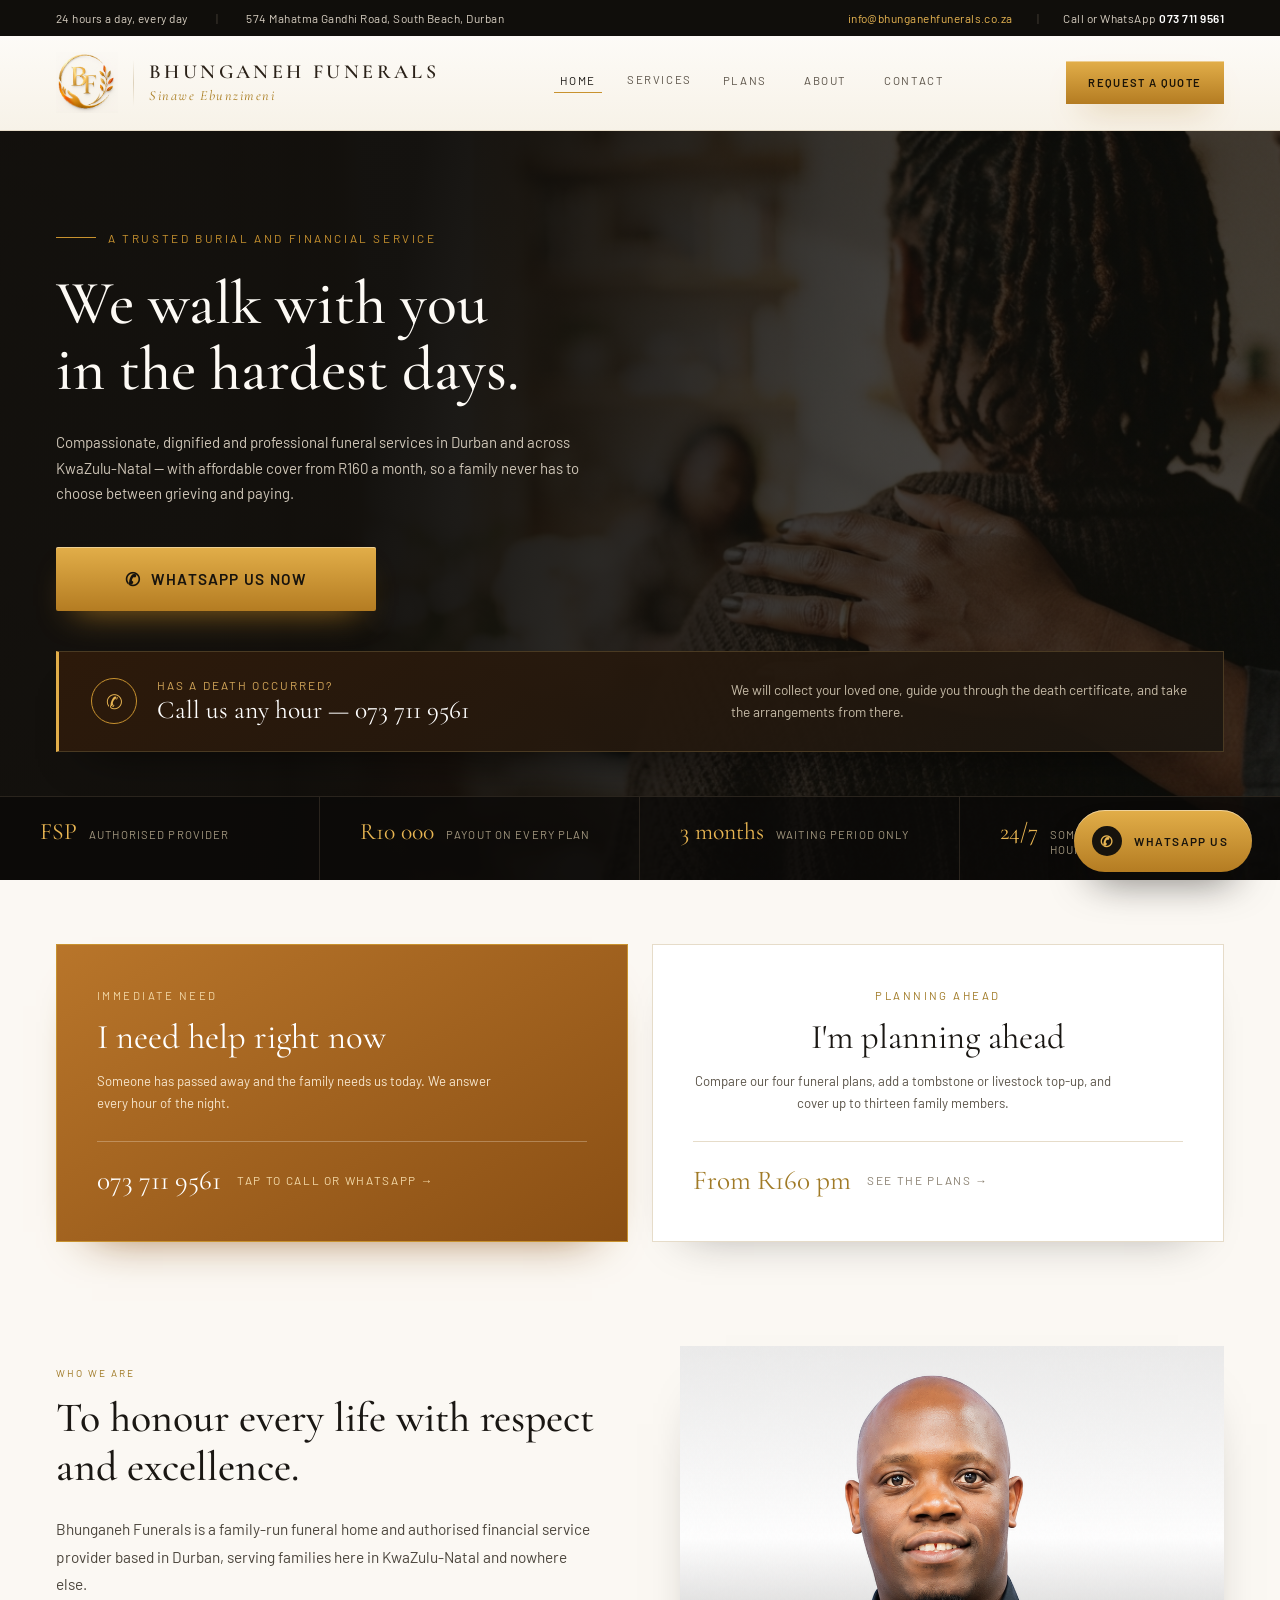
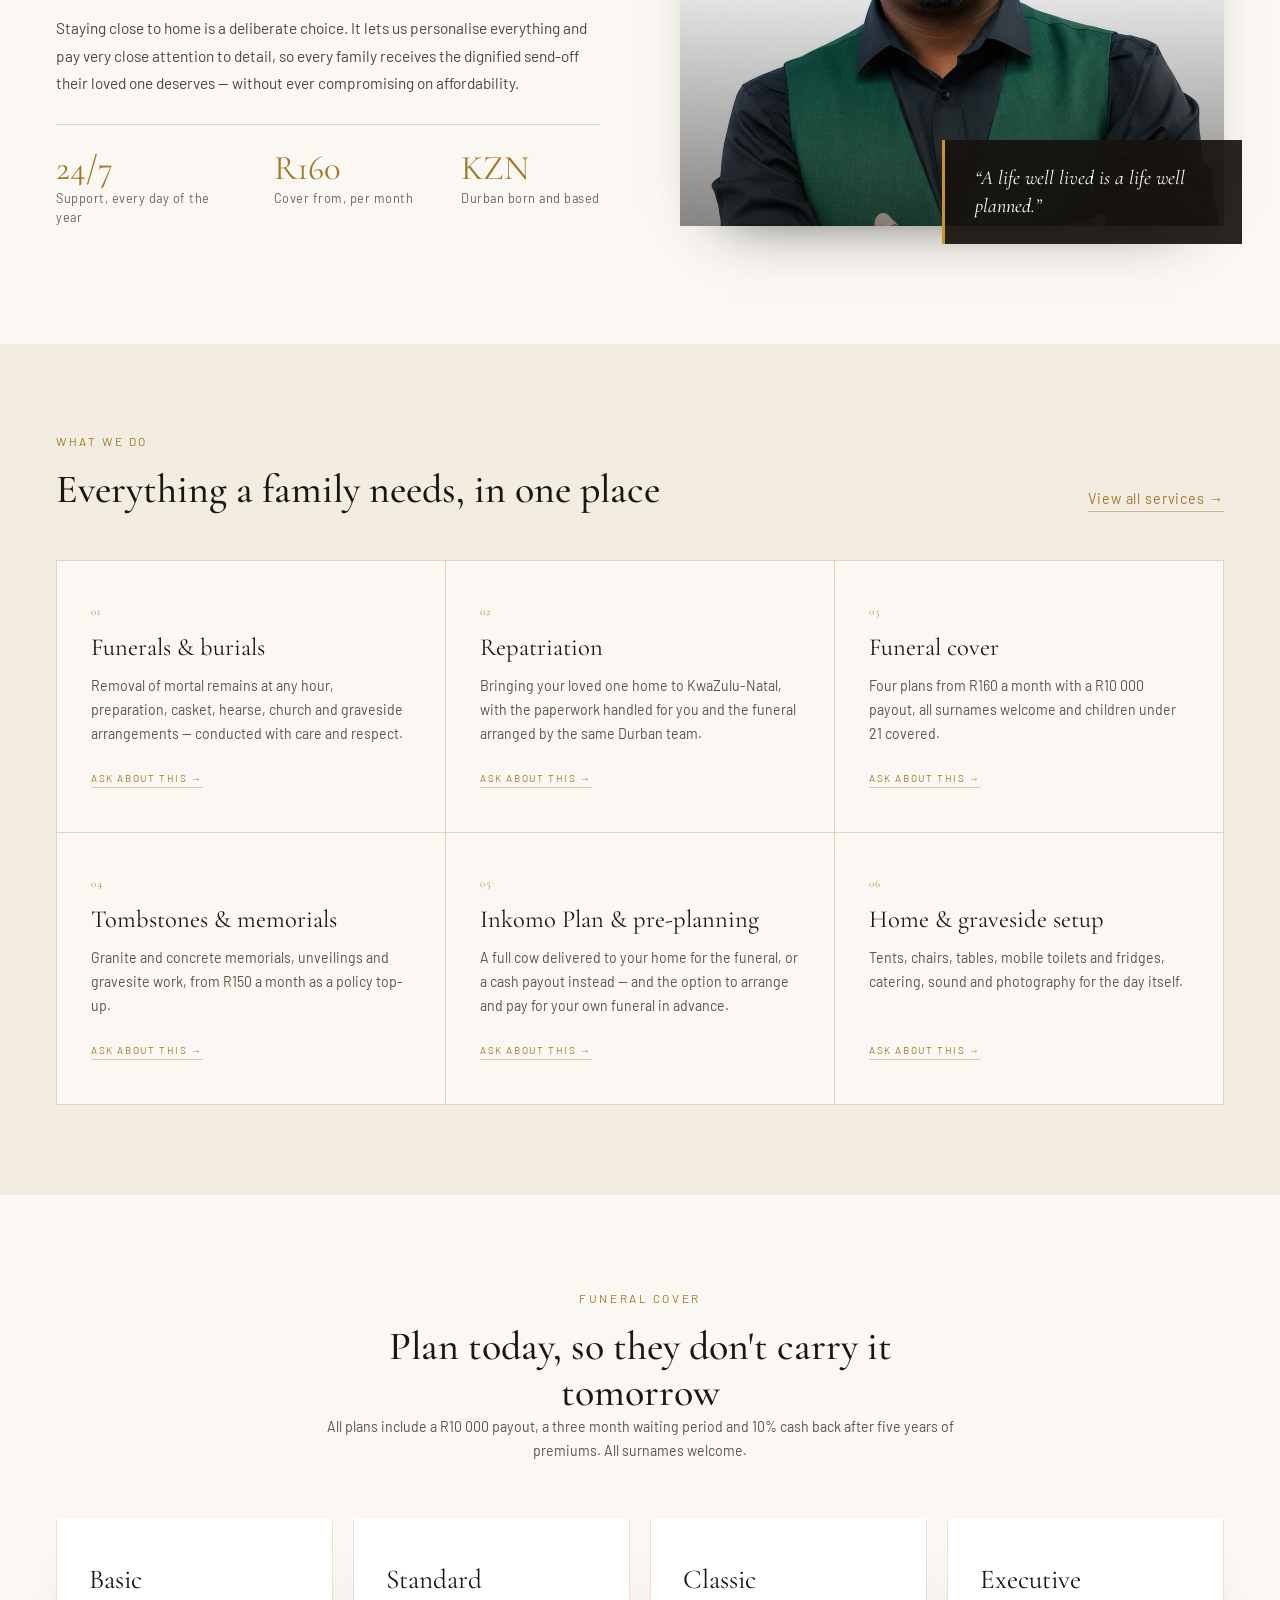
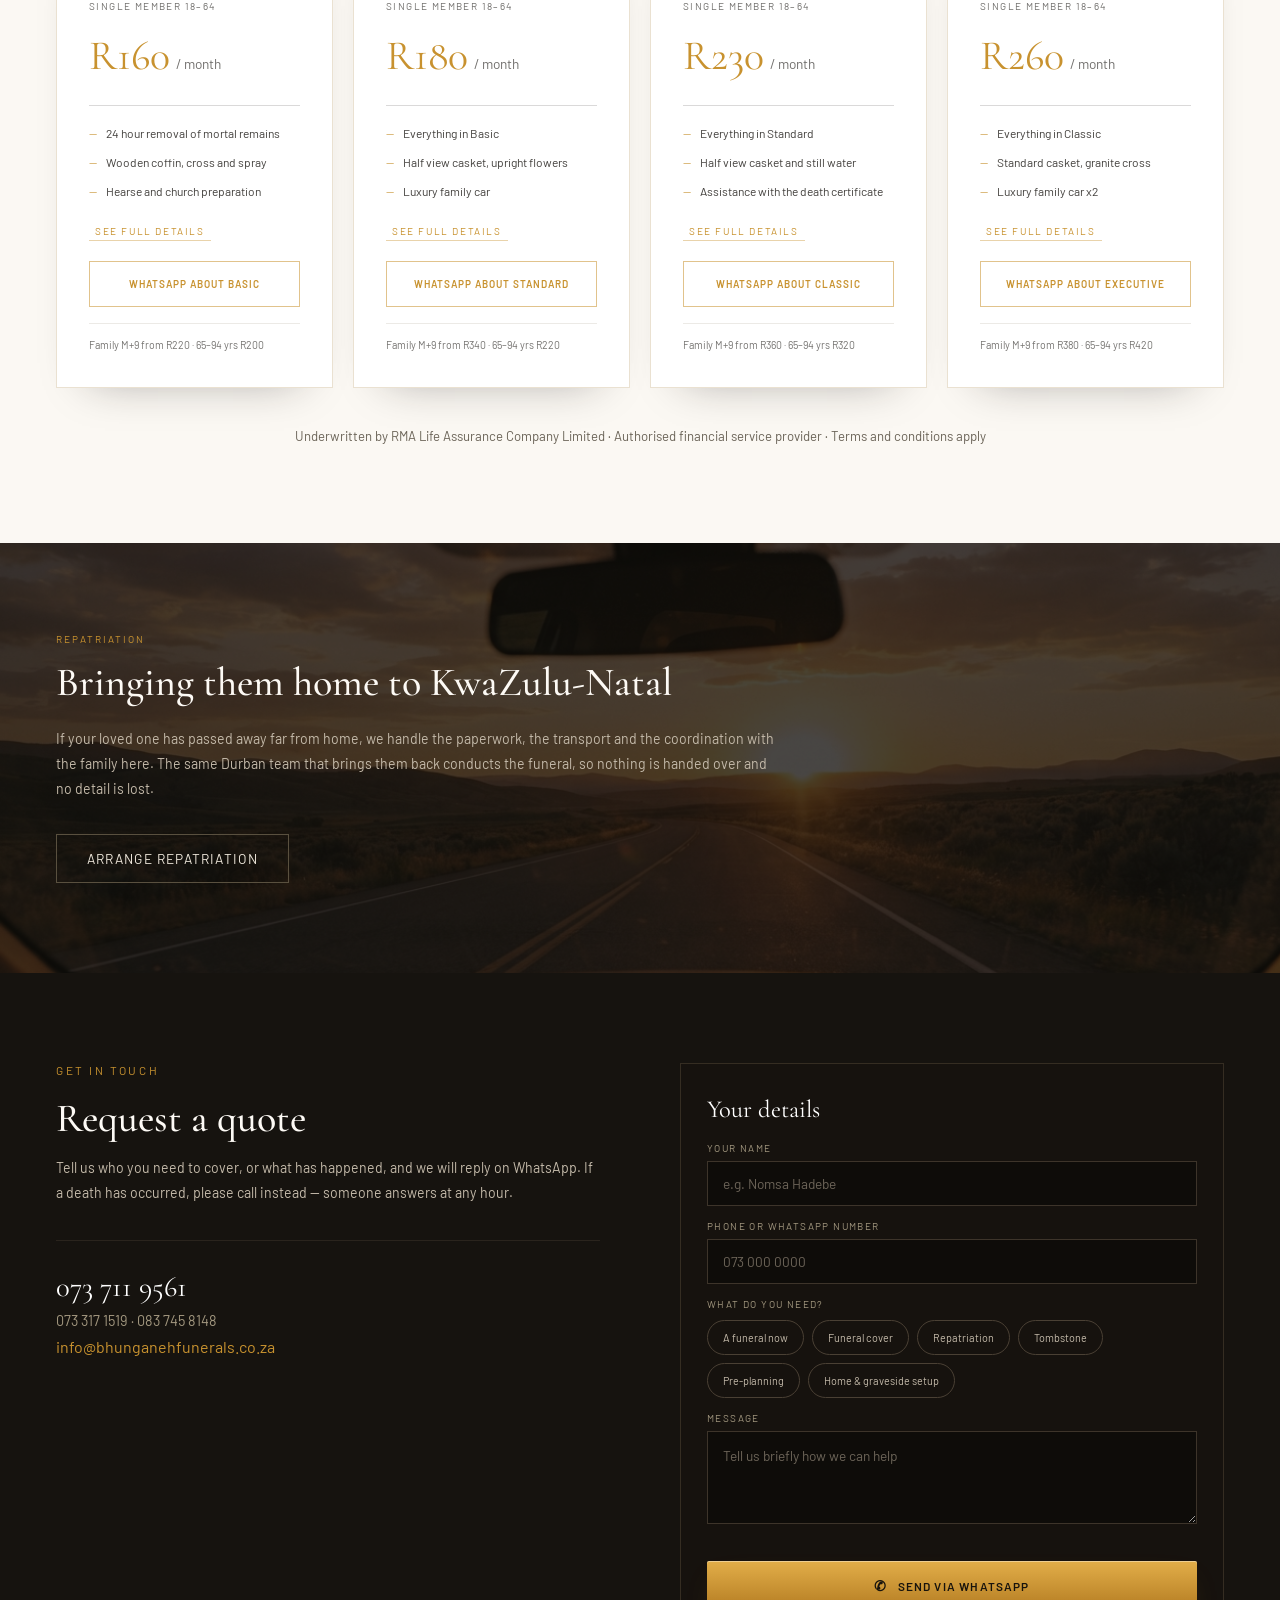
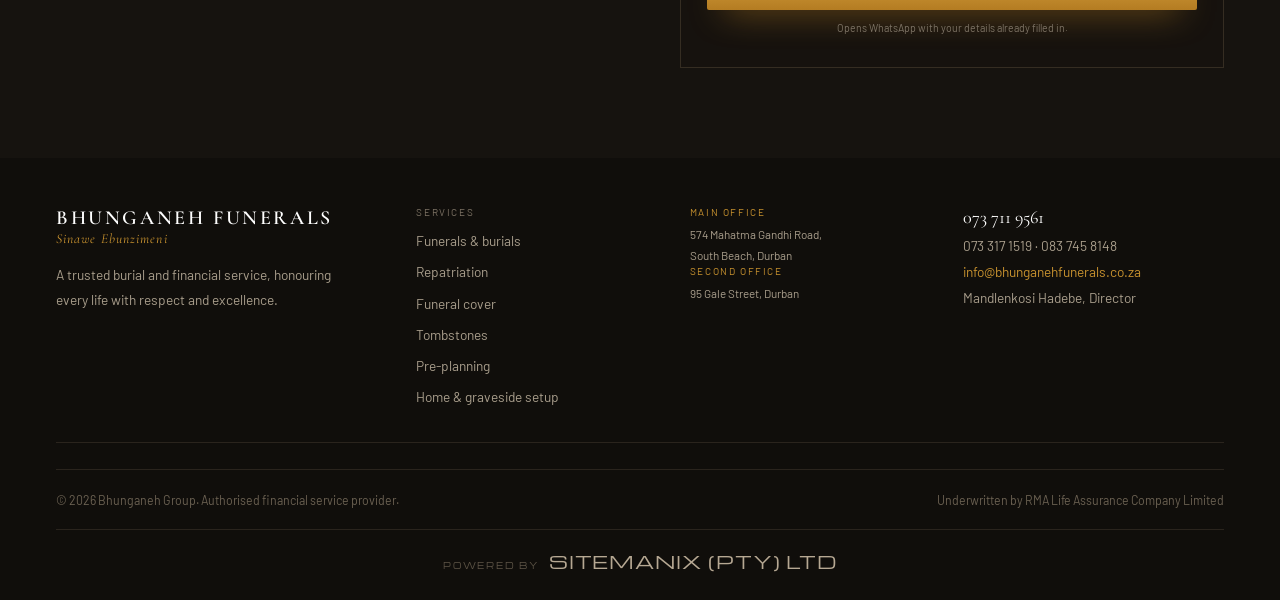
==== index.html @ 62b982db "Add Bhunganeh Funerals responsive site Plain HTML/CSS/JS implementation of the Claude Design handoff" ====
<!doctype html>
<html lang="en-ZA">
<head>
<meta charset="utf-8">
<meta name="viewport" content="width=device-width, initial-scale=1">
<title>Bhunganeh Funerals — Funeral Services &amp; Cover in Durban, KZN</title>
<meta name="description" content="Compassionate, dignified funeral services and affordable funeral cover in Durban and across KwaZulu-Natal, from R160 a month. Call or WhatsApp any hour: 073 711 9561.">
<meta property="og:type" content="website">
<meta property="og:site_name" content="Bhunganeh Funerals">
<meta property="og:title" content="Bhunganeh Funerals — Funeral Services & Cover in Durban, KZN">
<meta property="og:description" content="Compassionate, dignified funeral services and affordable funeral cover in Durban and across KwaZulu-Natal, from R160 a month.">
<meta property="og:image" content="./assets/hero-comfort.png">
<meta name="twitter:card" content="summary_large_image">
<link rel="preconnect" href="https://fonts.googleapis.com">
<link rel="preconnect" href="https://fonts.gstatic.com" crossorigin>
<link href="https://fonts.googleapis.com/css2?family=Cormorant+Garamond:ital,wght@0,400;0,500;0,600;0,700;1,400&family=Barlow:wght@300;400;500;600;700&family=Michroma&display=swap" rel="stylesheet">
<link rel="stylesheet" href="./styles/main.css">
<script type="application/ld+json">
{
  "@context": "https://schema.org",
  "@type": "FuneralHome",
  "name": "Bhunganeh Funerals",
  "alternateName": "Bhunganeh Group",
  "description": "Family-run funeral home and authorised financial service provider based in Durban, serving families across KwaZulu-Natal.",
  "url": "./",
  "telephone": "+27737119561",
  "email": "info@bhunganehfunerals.co.za",
  "priceRange": "R160 - R260",
  "address": [
    {
      "@type": "PostalAddress",
      "streetAddress": "574 Mahatma Gandhi Road, South Beach",
      "addressLocality": "Durban",
      "addressRegion": "KwaZulu-Natal",
      "addressCountry": "ZA"
    },
    {
      "@type": "PostalAddress",
      "streetAddress": "95 Gale Street",
      "addressLocality": "Durban",
      "addressRegion": "KwaZulu-Natal",
      "addressCountry": "ZA"
    }
  ],
  "openingHours": "Mo,Tu,We,Th,Fr,Sa,Su 00:00-23:59",
  "founder": { "@type": "Person", "name": "Mandlenkosi Hadebe" }
}
</script>
</head>
<body>
<div class="site">

  <div class="utility-bar">
    <div class="utility-bar__group utility-bar__group--left">
      <span>24 hours a day, every day</span>
      <span class="utility-bar__sep utility-bar__address-sep">|</span>
      <span class="utility-bar__address">574 Mahatma Gandhi Road, South Beach, Durban</span>
    </div>
    <div class="utility-bar__group utility-bar__group--right">
      <a class="utility-bar__email" href="https://mail.google.com/mail/?view=cm&amp;fs=1&amp;to=info@bhunganehfunerals.co.za&amp;su=Funeral%20services%20enquiry" target="_blank" rel="noopener">info@bhunganehfunerals.co.za</a>
      <span class="utility-bar__sep utility-bar__email-sep">|</span>
      <a class="utility-bar__phone-tel" href="tel:+27737119561">073 711 9561</a>
      <span class="utility-bar__phone-plain"><span class="utility-bar__prefix">Call or WhatsApp </span><strong>073 711 9561</strong></span>
    </div>
  </div>

  <header class="masthead">
    <div class="masthead__row">
      <button class="masthead__brand" data-goto="hero" aria-label="Bhunganeh Funerals — back to top">
        <img class="masthead__logo" src="./assets/logo-emblem.png" alt="" width="180" height="177">
        <span class="masthead__divider"></span>
        <span class="masthead__brand-text">
          <span class="masthead__wordmark">
            <span class="wordmark-short">BHUNGANEH</span><span class="wordmark-full">BHUNGANEH FUNERALS</span>
          </span>
          <span class="masthead__tagline">Sinawe Ebunzimeni</span>
        </span>
      </button>

      <nav class="masthead__nav" aria-label="Primary">
        <button class="masthead__nav-link" data-goto="hero" data-nav-id="home" aria-current="true">Home</button>
        <a class="masthead__nav-link" href="./services.html" data-nav-id="services">Services</a>
        <button class="masthead__nav-link" data-goto="plans" data-nav-id="plans">Plans</button>
        <button class="masthead__nav-link" data-goto="about" data-nav-id="about">About</button>
        <button class="masthead__nav-link" data-goto="quote" data-nav-id="contact">Contact</button>
      </nav>

      <button class="masthead__cta" data-goto="quote">Request a quote</button>

      <button class="masthead__hamburger" data-drawer-toggle aria-label="Menu" aria-expanded="false">
        <span></span><span></span><span></span>
      </button>
    </div>

    <div class="mobile-drawer" data-drawer hidden>
      <button class="mobile-drawer__link" data-goto="hero" data-nav-id="home" aria-current="true"><span>Home</span><span>→</span></button>
      <a class="mobile-drawer__link" href="./services.html" data-nav-id="services"><span>Services</span><span>→</span></a>
      <button class="mobile-drawer__link" data-goto="plans" data-nav-id="plans"><span>Plans</span><span>→</span></button>
      <button class="mobile-drawer__link" data-goto="about" data-nav-id="about"><span>About</span><span>→</span></button>
      <button class="mobile-drawer__link" data-goto="quote" data-nav-id="contact"><span>Contact</span><span>→</span></button>
      <a class="mobile-drawer__cta" data-wa="Hi Bhunganeh Funerals, I would like to speak to someone." target="_blank" rel="noopener">WhatsApp us now</a>
    </div>
  </header>

  <main>

    <section id="hero" class="hero">
      <picture>
        <source media="(max-width: 699px)" srcset="./assets/m-hero-comfort.png">
        <img class="hero__img" src="./assets/hero-comfort.png" alt="" width="1376" height="768">
      </picture>
      <div class="hero__scrim"></div>
      <div class="hero__content">
        <div class="hero__eyebrow">
          <span class="hero__eyebrow-rule"></span>
          <span class="eyebrow-short">Burial &amp; financial service</span>
          <span class="eyebrow-full">A trusted burial and financial service</span>
        </div>
        <h1 class="hero__title">We walk with you <br>in the hardest days.</h1>
        <p class="hero__body">
          <span class="body-short">Compassionate, dignified funeral services in Durban and across KwaZulu-Natal — with cover from R160 a month.</span>
          <span class="body-full">Compassionate, dignified and professional funeral services in Durban and across KwaZulu-Natal — with affordable cover from R160 a month, so a family never has to choose between grieving and paying.</span>
        </p>
        <a class="btn-gold hero__cta" data-wa="Hi Bhunganeh Funerals, I would like to speak to someone." target="_blank" rel="noopener">
          <span class="hero__cta-icon">✆</span>WhatsApp us now
        </a>
      </div>

      <div class="emergency">
        <div class="emergency__head">
          <span class="emergency__icon">✆</span>
          <div>
            <div class="emergency__label">Has a death occurred?</div>
            <a class="emergency__number" href="tel:+27737119561">
              <span class="num-short">Call any hour — 073 711 9561</span>
              <span class="num-full">Call us any hour — 073 711 9561</span>
            </a>
          </div>
        </div>
        <div class="emergency__note">We will collect your loved one, guide you through the death certificate, and take the arrangements from there.</div>
      </div>

      <div class="trust">
        <div class="trust__cell">
          <div class="trust__value">FSP</div>
          <div class="trust__label">Authorised provider</div>
        </div>
        <div class="trust__cell">
          <div class="trust__value">R10 000</div>
          <div class="trust__label">Payout on every plan</div>
        </div>
        <div class="trust__cell">
          <div class="trust__value">3 months</div>
          <div class="trust__label">Waiting period only</div>
        </div>
        <div class="trust__cell">
          <div class="trust__value">24/7</div>
          <div class="trust__label">Someone answers, any hour</div>
        </div>
      </div>
    </section>

    <section class="intents">
      <a class="intent-card intent-card--urgent" data-wa="Hi Bhunganeh Funerals, a death has occurred and my family needs help now." target="_blank" rel="noopener">
        <div class="intent-card__eyebrow">Immediate need</div>
        <div class="intent-card__title">I need help right now</div>
        <p class="intent-card__body">Someone has passed away and the family needs us today. We answer every hour of the night.</p>
        <div class="intent-card__footer">
          <span class="intent-card__footer-value">073 711 9561</span>
          <span class="intent-card__footer-note">Tap to call or WhatsApp →</span>
        </div>
      </a>
      <button class="intent-card intent-card--plan" data-goto="plans">
        <div class="intent-card__eyebrow">Planning ahead</div>
        <div class="intent-card__title">I'm planning ahead</div>
        <p class="intent-card__body">Compare our four funeral plans, add a tombstone or livestock top-up, and cover up to thirteen family members.</p>
        <div class="intent-card__footer">
          <span class="intent-card__footer-value">From R160 pm</span>
          <span class="intent-card__footer-note">See the plans →</span>
        </div>
      </button>
    </section>

    <section id="about" class="about">
      <div>
        <div class="about__eyebrow">Who we are</div>
        <h2 class="about__title">To honour every life with respect and excellence.</h2>
        <p class="about__p">Bhunganeh Funerals is a family-run funeral home and authorised financial service provider based in Durban, serving families here in KwaZulu-Natal and nowhere else.</p>
        <p class="about__p">Staying close to home is a deliberate choice. It lets us personalise everything and pay very close attention to detail, so every family receives the dignified send-off their loved one deserves — without ever compromising on affordability.</p>
        <div class="about__stats">
          <div>
            <div class="about__stat-value">24/7</div>
            <div class="about__stat-label"><span class="label-short">Support, every day</span><span class="label-full">Support, every day of the year</span></div>
          </div>
          <div>
            <div class="about__stat-value">R160</div>
            <div class="about__stat-label">Cover from, per month</div>
          </div>
          <div>
            <div class="about__stat-value">KZN</div>
            <div class="about__stat-label">Durban born and based</div>
          </div>
        </div>
      </div>
      <div class="about__media">
        <picture>
          <source media="(max-width: 699px)" srcset="./assets/m-who-we-are-portrait.png">
          <img class="about__photo" src="./assets/who-we-are-portrait.png" alt="Portrait of the Bhunganeh Funerals director at the funeral home" width="1023" height="1537">
        </picture>
        <div class="about__photo-scrim"></div>
        <div class="about__quote">“A life well lived is a life well planned.”</div>
      </div>
    </section>

    <section class="services-teaser">
      <div class="services-teaser__head">
        <div>
          <div class="section-eyebrow">What we do</div>
          <h2 class="section-title">Everything a family needs, in one place</h2>
        </div>
        <a class="text-link" href="./services.html">View all services →</a>
      </div>
      <div class="service-grid">
        <div class="service-card">
          <div class="service-card__num">01</div>
          <div class="service-card__title">Funerals &amp; burials</div>
          <p class="service-card__body">Removal of mortal remains at any hour, preparation, casket, hearse, church and graveside arrangements — conducted with care and respect.</p>
          <a class="service-card__link" data-wa="Hi, I'd like to ask about funeral and burial services." target="_blank" rel="noopener">Ask about this →</a>
        </div>
        <div class="service-card">
          <div class="service-card__num">02</div>
          <div class="service-card__title">Repatriation</div>
          <p class="service-card__body">Bringing your loved one home to KwaZulu-Natal, with the paperwork handled for you and the funeral arranged by the same Durban team.</p>
          <a class="service-card__link" data-wa="Hi, I'd like to ask about repatriation services." target="_blank" rel="noopener">Ask about this →</a>
        </div>
        <div class="service-card">
          <div class="service-card__num">03</div>
          <div class="service-card__title">Funeral cover</div>
          <p class="service-card__body">Four plans from R160 a month with a R10 000 payout, all surnames welcome and children under 21 covered.</p>
          <a class="service-card__link" data-wa="Hi, I'd like to ask about funeral cover." target="_blank" rel="noopener">Ask about this →</a>
        </div>
        <div class="service-card">
          <div class="service-card__num">04</div>
          <div class="service-card__title">Tombstones &amp; memorials</div>
          <p class="service-card__body">Granite and concrete memorials, unveilings and gravesite work, from R150 a month as a policy top-up.</p>
          <a class="service-card__link" data-wa="Hi, I'd like to ask about tombstones and memorials." target="_blank" rel="noopener">Ask about this →</a>
        </div>
        <div class="service-card">
          <div class="service-card__num">05</div>
          <div class="service-card__title">Inkomo Plan &amp; pre-planning</div>
          <p class="service-card__body">A full cow delivered to your home for the funeral, or a cash payout instead — and the option to arrange and pay for your own funeral in advance.</p>
          <a class="service-card__link" data-wa="Hi, I'd like to ask about the Inkomo plan and pre-planning." target="_blank" rel="noopener">Ask about this →</a>
        </div>
        <div class="service-card">
          <div class="service-card__num">06</div>
          <div class="service-card__title">Home &amp; graveside setup</div>
          <p class="service-card__body">Tents, chairs, tables, mobile toilets and fridges, catering, sound and photography for the day itself.</p>
          <a class="service-card__link" data-wa="Hi, I'd like to ask about home and graveside setup." target="_blank" rel="noopener">Ask about this →</a>
        </div>
      </div>
      <a class="services-teaser__view-all" href="./services.html">View all services</a>
    </section>

    <section id="plans" class="plans">
      <div class="plans__intro">
        <div class="section-eyebrow">Funeral cover</div>
        <h2 class="section-title">Plan today, so they don't carry it tomorrow</h2>
        <p>All plans include a R10 000 payout, a three month waiting period and 10% cash back after five years of premiums. All surnames welcome.</p>
      </div>
      <div class="plan-grid">

        <div class="plan-card">
          <div class="plan-card__head">
            <div>
              <div class="plan-card__name">Basic</div>
              <div class="plan-card__sub">Single member 18–64</div>
            </div>
            <div class="plan-card__price-row">
              <span class="plan-card__price">R160</span>
              <span class="plan-card__price-suffix">/ month</span>
            </div>
          </div>
          <div class="plan-card__rule"></div>
          <div class="plan-card__feature"><span>—</span><span>24 hour removal of mortal remains</span></div>
          <div class="plan-card__feature"><span>—</span><span>Wooden coffin, cross and spray</span></div>
          <div class="plan-card__feature"><span>—</span><span>Hearse and church preparation</span></div>
          <div class="plan-card__feature" data-plan-extra hidden><span>—</span><span>50 funeral programs, photo enlargement</span></div>
          <div class="plan-card__feature" data-plan-extra hidden><span>—</span><span>Gazebo, chairs, carpets, lowering device</span></div>
          <div class="plan-card__feature" data-plan-extra hidden><span>—</span><span>R2 000 isipheko</span></div>
          <button class="plan-toggle" data-plan-toggle aria-expanded="false">See full details</button>
          <a class="plan-card__cta" data-wa="Hi, I would like to ask about the Basic plan at R160 a month." target="_blank" rel="noopener">WhatsApp about Basic</a>
          <div class="plan-card__footer">Family M+9 from R220 · 65–94 yrs R200</div>
        </div>

        <div class="plan-card">
          <div class="plan-card__head">
            <div>
              <div class="plan-card__name">Standard</div>
              <div class="plan-card__sub">Single member 18–64</div>
            </div>
            <div class="plan-card__price-row">
              <span class="plan-card__price">R180</span>
              <span class="plan-card__price-suffix">/ month</span>
            </div>
          </div>
          <div class="plan-card__rule"></div>
          <div class="plan-card__feature"><span>—</span><span>Everything in Basic</span></div>
          <div class="plan-card__feature"><span>—</span><span>Half view casket, upright flowers</span></div>
          <div class="plan-card__feature"><span>—</span><span>Luxury family car</span></div>
          <div class="plan-card__feature" data-plan-extra hidden><span>—</span><span>100 full colour programs</span></div>
          <div class="plan-card__feature" data-plan-extra hidden><span>—</span><span>Framed tents, 100 chairs and 4 tables</span></div>
          <div class="plan-card__feature" data-plan-extra hidden><span>—</span><span>Groceries and R2 500 isipheko</span></div>
          <button class="plan-toggle" data-plan-toggle aria-expanded="false">See full details</button>
          <a class="plan-card__cta" data-wa="Hi, I would like to ask about the Standard plan at R180 a month." target="_blank" rel="noopener">WhatsApp about Standard</a>
          <div class="plan-card__footer">Family M+9 from R340 · 65–94 yrs R220</div>
        </div>

        <div class="plan-card">
          <div class="plan-card__head">
            <div>
              <div class="plan-card__name">Classic</div>
              <div class="plan-card__sub">Single member 18–64</div>
            </div>
            <div class="plan-card__price-row">
              <span class="plan-card__price">R230</span>
              <span class="plan-card__price-suffix">/ month</span>
            </div>
          </div>
          <div class="plan-card__rule"></div>
          <div class="plan-card__feature"><span>—</span><span>Everything in Standard</span></div>
          <div class="plan-card__feature"><span>—</span><span>Half view casket and still water</span></div>
          <div class="plan-card__feature"><span>—</span><span>Assistance with the death certificate</span></div>
          <div class="plan-card__feature" data-plan-extra hidden><span>—</span><span>100 containers and 100 spoons</span></div>
          <div class="plan-card__feature" data-plan-extra hidden><span>—</span><span>Tent, chairs and tables at home</span></div>
          <div class="plan-card__feature" data-plan-extra hidden><span>—</span><span>Groceries and R3 000 isipheko</span></div>
          <button class="plan-toggle" data-plan-toggle aria-expanded="false">See full details</button>
          <a class="plan-card__cta" data-wa="Hi, I would like to ask about the Classic plan at R230 a month." target="_blank" rel="noopener">WhatsApp about Classic</a>
          <div class="plan-card__footer">Family M+9 from R360 · 65–94 yrs R320</div>
        </div>

        <div class="plan-card">
          <div class="plan-card__head">
            <div>
              <div class="plan-card__name">Executive</div>
              <div class="plan-card__sub">Single member 18–64</div>
            </div>
            <div class="plan-card__price-row">
              <span class="plan-card__price">R260</span>
              <span class="plan-card__price-suffix">/ month</span>
            </div>
          </div>
          <div class="plan-card__rule"></div>
          <div class="plan-card__feature"><span>—</span><span>Everything in Classic</span></div>
          <div class="plan-card__feature"><span>—</span><span>Standard casket, granite cross</span></div>
          <div class="plan-card__feature"><span>—</span><span>Luxury family car x2</span></div>
          <div class="plan-card__feature" data-plan-extra hidden><span>—</span><span>150 full colour programs</span></div>
          <div class="plan-card__feature" data-plan-extra hidden><span>—</span><span>Cow to the value of R8 000 or goat R3 500</span></div>
          <div class="plan-card__feature" data-plan-extra hidden><span>—</span><span>Groceries and R4 000 isipheko</span></div>
          <button class="plan-toggle" data-plan-toggle aria-expanded="false">See full details</button>
          <a class="plan-card__cta" data-wa="Hi, I would like to ask about the Executive plan at R260 a month." target="_blank" rel="noopener">WhatsApp about Executive</a>
          <div class="plan-card__footer">Family M+9 from R380 · 65–94 yrs R420</div>
        </div>

      </div>
      <div class="plans__legal">Underwritten by RMA Life Assurance Company Limited · Authorised financial service provider · Terms and conditions apply</div>
    </section>

    <section id="repatriation" class="repatriation">
      <picture>
        <source media="(max-width: 699px)" srcset="./assets/m-footer-road-sunset.png">
        <img class="repatriation__img" src="./assets/footer-road-sunset.png" alt="" width="1376" height="768">
      </picture>
      <div class="repatriation__content">
        <div class="repatriation__eyebrow">Repatriation</div>
        <h2 class="repatriation__title">Bringing them home to KwaZulu-Natal</h2>
        <p class="repatriation__body">If your loved one has passed away far from home, we handle the paperwork, the transport and the coordination with the family here. The same Durban team that brings them back conducts the funeral, so nothing is handed over and no detail is lost.</p>
        <a class="btn-outline-dark repatriation__cta" data-wa="Hi Bhunganeh Funerals, I need to arrange repatriation of my loved one to KwaZulu-Natal." target="_blank" rel="noopener">Arrange repatriation</a>
      </div>
    </section>

    <section id="quote" class="quote">
      <div class="quote__grid">
        <div>
          <div class="section-eyebrow section-eyebrow--on-dark">Get in touch</div>
          <h2 class="quote__intro-title">Request a quote</h2>
          <p class="quote__intro-body">Tell us who you need to cover, or what has happened, and we will reply on WhatsApp. If a death has occurred, please call instead — someone answers at any hour.</p>
          <div class="quote__contacts">
            <a class="quote__contacts-phone" href="tel:+27737119561">073 711 9561</a>
            <span class="quote__contacts-secondary">073 317 1519 · 083 745 8148</span>
            <a href="https://mail.google.com/mail/?view=cm&amp;fs=1&amp;to=info@bhunganehfunerals.co.za&amp;su=Funeral%20services%20enquiry" target="_blank" rel="noopener">info@bhunganehfunerals.co.za</a>
          </div>
        </div>

        <form class="quote-form" data-quote-form>
          <div class="quote-form__title">Your details</div>

          <div class="quote-form__field">
            <label for="q-name">Your name</label>
            <input id="q-name" name="name" autocomplete="name" type="text" placeholder="e.g. Nomsa Hadebe" data-field="name">
          </div>

          <div class="quote-form__field">
            <label for="q-phone">Phone or WhatsApp number</label>
            <input id="q-phone" name="phone" autocomplete="tel" type="tel" placeholder="073 000 0000" data-field="phone">
          </div>

          <div class="quote-form__field">
            <div id="q-need" class="quote-form__group-label">What do you need?</div>
            <div class="chip-group" role="group" aria-labelledby="q-need">
              <button type="button" class="chip" data-need="A funeral now" aria-pressed="false">A funeral now</button>
              <button type="button" class="chip" data-need="Funeral cover" aria-pressed="false">Funeral cover</button>
              <button type="button" class="chip" data-need="Repatriation" aria-pressed="false">Repatriation</button>
              <button type="button" class="chip" data-need="Tombstone" aria-pressed="false">Tombstone</button>
              <button type="button" class="chip" data-need="Pre-planning" aria-pressed="false">Pre-planning</button>
              <button type="button" class="chip" data-need="Home & graveside setup" aria-pressed="false">Home &amp; graveside setup</button>
            </div>
          </div>

          <div class="quote-form__field">
            <label for="q-msg">Message</label>
            <textarea id="q-msg" name="message" rows="3" placeholder="Tell us briefly how we can help" data-field="message"></textarea>
          </div>

          <a class="btn-gold quote-form__submit" data-quote-submit target="_blank" rel="noopener"><span class="quote-form__submit-icon">✆</span>Send via WhatsApp</a>
          <div class="quote-form__helper">Opens WhatsApp with your details already filled in.</div>
        </form>
      </div>
    </section>

  </main>

  <footer class="site-footer">
    <div class="site-footer__grid">
      <div>
        <div class="site-footer__brand-wordmark">BHUNGANEH FUNERALS</div>
        <div class="site-footer__brand-tagline">Sinawe Ebunzimeni</div>
        <p class="site-footer__brand-desc">A trusted burial and financial service, honouring every life with respect and excellence.</p>
      </div>
      <div class="site-footer__services">
        <div class="site-footer__col-title">Services</div>
        <div class="site-footer__link-list">
          <a class="site-footer__link" href="./services.html#svc-01">Funerals &amp; burials</a>
          <a class="site-footer__link" href="./services.html#svc-02">Repatriation</a>
          <button class="site-footer__link" data-goto="plans" data-nav-id="plans">Funeral cover</button>
          <a class="site-footer__link" href="./services.html#svc-04">Tombstones</a>
          <a class="site-footer__link" href="./services.html#svc-05">Pre-planning</a>
          <a class="site-footer__link" href="./services.html#svc-06">Home &amp; graveside setup</a>
        </div>
      </div>
      <div class="site-footer__offices">
        <div>
          <div class="site-footer__office-label">Main office</div>
          <span class="site-footer__office-address">574 Mahatma Gandhi Road,<br>South Beach, Durban</span>
        </div>
        <div>
          <div class="site-footer__office-label">Second office</div>
          <span class="site-footer__office-address">95 Gale Street, Durban</span>
        </div>
      </div>
      <div class="site-footer__contact">
        <span class="site-footer__contact-phone">073 711 9561</span>
        <span>073 317 1519 · 083 745 8148</span>
        <a href="https://mail.google.com/mail/?view=cm&amp;fs=1&amp;to=info@bhunganehfunerals.co.za&amp;su=Funeral%20services%20enquiry" target="_blank" rel="noopener">info@bhunganehfunerals.co.za</a>
        <span>Mandlenkosi Hadebe, Director</span>
      </div>
    </div>
    <div class="site-footer__legal">
      <span>© 2026 Bhunganeh Group. Authorised financial service provider.</span>
      <span>Underwritten by RMA Life Assurance Company Limited</span>
    </div>
    <div class="site-footer__credit">
      <span class="site-footer__credit-label">Powered by</span>
      <span class="site-footer__credit-name">SitemaniX (Pty) Ltd</span>
    </div>
  </footer>

  <a class="floating-whatsapp" data-wa="Hi Bhunganeh Funerals, I would like to speak to someone." target="_blank" rel="noopener">
    <span class="floating-whatsapp__icon">✆</span>WhatsApp us
  </a>

  <div class="mobile-action-bar">
    <a class="mobile-action-bar__call" href="tel:+27737119561">✆ Call now</a>
    <a class="mobile-action-bar__wa" data-wa="Hi Bhunganeh Funerals, I would like to speak to someone." target="_blank" rel="noopener">WhatsApp</a>
  </div>

</div>
<script src="./scripts/main.js"></script>
</body>
</html>
---- styles/main.css ----
/* Bhunganeh Funerals — shared stylesheet
   Breakpoints: mobile <700px, tablet 700–1023px, desktop >=1024px
   Source: design_handoff_bhungane_funerals_site/README.md */

:root {
  --ink: #100e0b;
  --ink-raised: #16130f;
  --card-dark-top: #1d1811;
  --card-dark-bottom: #100e0b;
  --body-text: #1a1713;
  --body-muted: #4c463d;
  --body-soft: #5a5348;
  --meta: #6a6357;
  --meta-soft: #8a8071;
  --paper: #fbf8f3;
  --paper-warm: #f2ece1;
  --paper-white: #fff;
  --masthead-top: #fdfbf7;
  --masthead-bottom: #f7f2e8;

  --gold: #c8922f;
  --gold-light: #e8b552;
  --gold-deep: #a07a26;
  --gold-btn-top: #e2ae49;
  --gold-btn-bottom: #b47c22;

  --terracotta-top: #b8752a;
  --terracotta-bottom: #8a4f14;

  --cta-text: #17130d;
  --cta-text-alt: #1a1408;

  --border-light-1: #e0d8ca;
  --border-light-2: #e6dcc9;
  --border-light-3: #eae1d1;
  --border-light-4: #ddd4c4;
  --border-light-5: #e7ddca;

  --border-dark-1: #2a241d;
  --border-dark-2: #352d22;
  --border-dark-3: #3d342a;
  --border-dark-4: #4a3a22;
  --border-dark-5: #59503f;

  --on-dark-1: #fdfaf5;
  --on-dark-2: #f0e9dd;
  --on-dark-3: #e6ddcd;
  --on-dark-4: #c3b9a9;
  --on-dark-5: #a99e8c;
  --on-dark-6: #a2977f;
  --on-dark-7: #7d7365;
  --on-dark-8: #6b6152;

  --warm-1: #fff8ec;
  --warm-2: #f7e6cd;
  --warm-3: #f3d9a8;

  --shadow-card-rest: 0 24px 44px -34px rgba(26, 23, 19, 0.4);
  --shadow-card-hover-dark: 0 40px 70px -40px rgba(16, 14, 11, 0.85);
  --shadow-gold-cta: 0 16px 34px -18px rgba(180, 124, 34, 0.95), inset 0 1px 0 rgba(255, 255, 255, 0.4);
  --shadow-masthead: 0 1px 0 rgba(200, 146, 47, 0.4), 0 18px 40px -32px rgba(26, 23, 19, 0.7);
  --shadow-portrait: 0 44px 80px -50px rgba(26, 23, 19, 0.9);

  --font-display: 'Cormorant Garamond', serif;
  --font-body: Barlow, sans-serif;
  --font-accent: Michroma, 'Cormorant Garamond', sans-serif;

  --gutter: 18px;
}

@media (min-width: 700px) {
  :root { --gutter: 32px; }
}

@media (min-width: 1024px) {
  :root { --gutter: 56px; }
}

*, *::before, *::after { box-sizing: border-box; }

html { scroll-behavior: auto; }

body {
  margin: 0;
  background: var(--ink);
  font-family: var(--font-body);
  color: var(--body-text);
}

img { max-width: 100%; display: block; }
picture { display: contents; }

a {
  color: var(--gold);
  text-decoration: none;
}
a:hover { color: var(--gold-light); }

button { font: inherit; }

a, button, .btn, .chip, .plan-toggle {
  transition: color 0.5s ease, background-color 0.5s ease, background-image 0.5s ease,
    border-color 0.5s ease, filter 0.5s ease, box-shadow 0.6s ease, opacity 0.5s ease;
}

input::placeholder, textarea::placeholder { color: #6d6559; }

h1, h2, h3, p { margin: 0; }

.visually-hidden {
  position: absolute;
  width: 1px; height: 1px;
  padding: 0; margin: -1px;
  overflow: hidden;
  clip: rect(0, 0, 0, 0);
  white-space: nowrap;
  border: 0;
}

.site {
  width: 100%;
  max-width: 520px;
  min-width: 320px;
  margin: 0 auto;
  background: var(--paper);
  overflow-x: hidden;
  position: relative;
}

@media (min-width: 700px) {
  .site { max-width: 1024px; min-width: 700px; overflow-x: visible; }
}

@media (min-width: 1024px) {
  .site { max-width: 1440px; }
}

/* ---------- Utility bar ---------- */

.utility-bar {
  display: flex;
  align-items: center;
  justify-content: space-between;
  gap: 10px;
  padding: 11px var(--gutter);
  background: var(--ink);
  color: #d8cfc2;
  font-size: 12px;
  letter-spacing: 0.06em;
}

.utility-bar__group { display: flex; gap: 10px; align-items: center; }
.utility-bar__sep { color: #4a423a; }
.utility-bar a { color: var(--gold-light); }
.utility-bar a:hover { color: #fff; text-decoration: underline; }
.utility-bar strong { color: #fff; font-weight: 600; }

.utility-bar__address,
.utility-bar__address-sep,
.utility-bar__prefix,
.utility-bar__email,
.utility-bar__email-sep,
.utility-bar__phone-plain { display: none; }

@media (min-width: 700px) {
  .utility-bar { font-size: 10.9px; }
  .utility-bar__group--left { min-width: 0; overflow: hidden; }
  .utility-bar__group--left span { white-space: nowrap; }
  .utility-bar__group--right { gap: 16px; flex-shrink: 0; }
  .utility-bar__email,
  .utility-bar__email-sep,
  .utility-bar__phone-plain { display: inline; white-space: nowrap; }
  .utility-bar__phone-tel { display: none; }
}

@media (min-width: 1024px) {
  .utility-bar { font-size: 11.8px; letter-spacing: 0.04em; gap: 28px; }
  .utility-bar__group { gap: 28px; }
  .utility-bar__address,
  .utility-bar__address-sep,
  .utility-bar__prefix { display: inline; }
  .utility-bar__group--right { gap: 24px; }
}

/* ---------- Masthead ---------- */

.masthead {
  position: static;
  background: linear-gradient(180deg, var(--masthead-top), var(--masthead-bottom));
  border-bottom: 1px solid var(--border-light-5);
  box-shadow: var(--shadow-masthead);
}

.masthead__row {
  display: grid;
  grid-template-columns: 1fr auto;
  grid-template-areas: "brand burger";
  align-items: center;
  gap: 12px;
  padding: 13.5px var(--gutter);
}

.masthead__brand {
  grid-area: brand;
  display: flex;
  align-items: center;
  gap: 13px;
  min-width: 0;
  background: none;
  border: none;
  cursor: pointer;
  padding: 0;
  text-align: left;
}

.masthead__logo {
  width: 54px;
  height: 53px;
  object-fit: contain;
  flex-shrink: 0;
  mix-blend-mode: multiply;
}
.masthead__brand:hover .masthead__logo { opacity: 0.82; }

.masthead__divider { display: none; }

.masthead__brand-text {
  display: block;
}

.masthead__wordmark {
  display: block;
  font-family: var(--font-display);
  font-weight: 600;
  letter-spacing: 0.13em;
  color: #2a2118;
  line-height: 1.1;
  font-size: 16px;
}

.masthead__tagline {
  display: block;
  font-family: var(--font-display);
  font-style: italic;
  color: #a97c1f;
  letter-spacing: 0.09em;
  font-size: 12.7px;
  white-space: nowrap;
}

.masthead__wordmark .wordmark-short { display: none; }

.masthead__hamburger {
  grid-area: burger;
  width: 56px;
  height: 56px;
  flex-shrink: 0;
  border: 1px solid #ddd1ba;
  background: #fffdf8;
  display: flex;
  flex-direction: column;
  align-items: center;
  justify-content: center;
  gap: 5px;
  cursor: pointer;
}
.masthead__hamburger:hover { border-color: var(--gold); }
.masthead__hamburger span {
  width: 25px; height: 1.5px; background: #4a4034; display: block;
}

.masthead__cta,
.masthead__nav { display: none; }

.mobile-drawer {
  position: relative;
  z-index: 19;
  background: var(--ink-raised);
  border-bottom: 1px solid #2f2820;
  padding: 14px var(--gutter) 20px;
}
.mobile-drawer[hidden] { display: none; }

.mobile-drawer__link {
  padding: 15px 2px;
  border-bottom: 1px solid var(--border-dark-1);
  font-size: 14.2px;
  letter-spacing: 0.16em;
  text-transform: uppercase;
  cursor: pointer;
  display: flex;
  align-items: center;
  justify-content: space-between;
  color: var(--on-dark-3);
  background: none;
  border-left: none;
  border-right: none;
  border-top: none;
  width: 100%;
  text-align: left;
}
.mobile-drawer__link span:last-child { color: var(--gold); }
.mobile-drawer__link:hover,
.mobile-drawer__link[aria-current="true"] { color: var(--gold-light); }

.mobile-drawer__cta {
  display: block;
  text-align: center;
  margin-top: 18px;
  background: linear-gradient(180deg, var(--gold-btn-top), var(--gold-btn-bottom));
  color: var(--cta-text);
  font-weight: 600;
  font-size: 10.8px;
  letter-spacing: 0.12em;
  text-transform: uppercase;
  padding: 16px 10px;
  box-shadow: inset 0 1px 0 rgba(255, 255, 255, 0.4);
}

@media (min-width: 700px) {
  .masthead__row {
    grid-template-columns: 1fr auto;
    grid-template-areas:
      "brand cta"
      "nav nav";
    row-gap: 10px;
    padding: 12.6px var(--gutter) 13.5px;
  }
  .masthead__brand { gap: 14px; }
  .masthead__logo { width: 56px; height: 55px; }
  .masthead__wordmark { font-size: 15.8px; letter-spacing: 0.1em; }
  .masthead__tagline { font-size: 12.3px; letter-spacing: 0.11em; }
  .masthead__hamburger, .mobile-drawer { display: none; }
  .masthead__cta {
    grid-area: cta;
    display: inline-block;
    flex-shrink: 0;
    background: linear-gradient(180deg, var(--gold-btn-top), var(--gold-btn-bottom));
    color: var(--cta-text-alt);
    font-weight: 600;
    font-size: 10.5px;
    letter-spacing: 0.1em;
    padding: 14px 20px;
    white-space: nowrap;
    cursor: pointer;
    text-transform: uppercase;
    border: none;
    box-shadow: var(--shadow-gold-cta);
  }
  .masthead__cta:hover { filter: brightness(1.03); }
  .masthead__nav {
    grid-area: nav;
    display: flex;
    justify-content: center;
    gap: 26px;
    font-size: 10.9px;
    letter-spacing: 0.1em;
    text-transform: uppercase;
  }
  .masthead__nav-link {
    cursor: pointer;
    padding-bottom: 5px;
    border: none;
    background: none;
    border-bottom: 1px solid transparent;
    color: #5c5449;
    font: inherit;
    letter-spacing: inherit;
    text-transform: inherit;
  }
  .masthead__nav-link:hover { color: var(--body-text); }
  .masthead__nav-link[aria-current="true"] {
    color: var(--body-text);
    border-bottom-color: var(--gold);
  }
}

@media (min-width: 1024px) {
  /* The single-row masthead only has room to breathe to its full 1440px-anchor
     sizing once the viewport is comfortably wide. Below that it needs to earn
     the space back — fluidly, per the README's "interpolate rather than
     hard-step" guidance — so brand + nav + CTA never overlap down to 1024px. */
  .masthead__row {
    grid-template-columns: max-content minmax(0, 1fr) max-content;
    grid-template-areas: "brand nav cta";
    row-gap: 0;
    align-items: center;
    gap: clamp(18px, 18px + (100vw - 1024px) * 0.048, 38px);
    padding: 16.2px var(--gutter);
  }
  .masthead__brand { gap: clamp(10px, 10px + (100vw - 1024px) * 0.0192, 18px); }
  .masthead__logo {
    width: clamp(50px, 50px + (100vw - 1024px) * 0.048, 70px);
    height: clamp(49px, 49px + (100vw - 1024px) * 0.048, 69px);
  }
  .masthead__divider {
    display: block;
    width: 1px; height: 46px;
    background: linear-gradient(180deg, transparent, #ddd1ba, transparent);
  }
  .masthead__wordmark {
    font-size: clamp(15.8px, 15.8px + (100vw - 1024px) * 0.0163, 22.6px);
    letter-spacing: 0.17em;
  }
  .masthead__tagline { font-size: 14.1px; letter-spacing: 0.11em; margin-top: 3px; }
  .masthead__nav {
    justify-content: center;
    gap: clamp(14px, 14px + (100vw - 1024px) * 0.0433, 32px);
    font-size: clamp(10.1px, 10.1px + (100vw - 1024px) * 0.0053, 12.3px);
    letter-spacing: 0.14em;
  }
  .masthead__cta {
    font-size: clamp(10.1px, 10.1px + (100vw - 1024px) * 0.0043, 11.9px);
    letter-spacing: 0.12em;
    padding: 15px clamp(14px, 14px + (100vw - 1024px) * 0.0337, 28px);
  }
}

/* ---------- Buttons ---------- */

.btn-gold {
  display: inline-flex;
  align-items: center;
  justify-content: center;
  gap: 10px;
  background: linear-gradient(180deg, var(--gold-btn-top), var(--gold-btn-bottom));
  color: var(--cta-text);
  font-weight: 600;
  letter-spacing: 0.08em;
  text-transform: uppercase;
  border: none;
  cursor: pointer;
  box-shadow: var(--shadow-gold-cta);
  border-radius: 2px;
}
.btn-gold:hover { filter: brightness(1.035); color: var(--cta-text); }

.btn-outline-dark {
  display: inline-block;
  border: 1px solid var(--border-dark-5);
  color: var(--on-dark-2);
  letter-spacing: 0.06em;
  text-transform: uppercase;
  background: none;
  cursor: pointer;
}
.btn-outline-dark:hover { border-color: var(--gold); color: #fff; }

/* ---------- Hero ---------- */

.hero {
  position: relative;
  background: var(--ink);
  overflow: hidden;
}

.hero__img {
  position: absolute;
  inset: 0;
  width: 100%;
  height: 100%;
  object-fit: cover;
  object-position: 50% 30%;
  opacity: 0.5;
}

.hero__scrim {
  position: absolute;
  inset: 0;
  background: linear-gradient(180deg, rgba(16, 14, 11, 0.82) 0%, rgba(16, 14, 11, 0.72) 45%, rgba(16, 14, 11, 0.94) 100%);
}

.hero__content {
  position: relative;
  padding: 44px var(--gutter) 30px;
}

.hero__eyebrow {
  display: flex;
  align-items: center;
  gap: 10px;
  color: var(--gold);
  font-size: 10px;
  letter-spacing: 0.2em;
  text-transform: uppercase;
  margin-bottom: 18px;
}
.hero__eyebrow-rule { width: 26px; height: 1px; background: var(--gold); }
.hero__eyebrow .eyebrow-full { display: none; }

.hero__title {
  font-family: var(--font-display);
  font-weight: 500;
  color: var(--on-dark-1);
  margin-bottom: 18px;
  font-size: 33.3px;
  line-height: 1.08;
  max-width: 66%;
  text-wrap: pretty;
}
.hero__title br { display: none; }

.hero__body {
  font-size: 13.2px;
  line-height: 1.7;
  color: #cec5b7;
  margin-bottom: 26px;
  max-width: 72%;
}
.hero__body .body-full { display: none; }

.hero__cta {
  width: 55%;
  font-size: 11.7px;
  padding: 17px 12px;
}
.hero__cta-icon { font-size: 13.3px; }

@media (min-width: 700px) {
  .hero__content { padding: 64px var(--gutter) 34px; max-width: 760px; }
  .hero__eyebrow { font-size: 11.8px; letter-spacing: 0.22em; gap: 12px; margin-bottom: 26px; }
  .hero__eyebrow-rule { width: 40px; }
  .hero__eyebrow .eyebrow-short { display: none; }
  .hero__eyebrow .eyebrow-full { display: inline; }
  .hero__title { font-size: 41.8px; line-height: 1.08; margin-bottom: 20px; max-width: none; }
  .hero__title br { display: inline; }
  .hero__body { font-size: 15px; margin-bottom: 30px; max-width: 520px; }
  .hero__body .body-short { display: none; }
  .hero__body .body-full { display: inline; }
  .hero__cta { width: 290px; font-size: 13.7px; padding: 18px 22px; }
  .hero__cta-icon { font-size: 18.2px; }
}

@media (min-width: 1024px) {
  .hero__img { object-position: 70% 50%; transform: scale(1.1); transform-origin: 0 0; opacity: 0.46; }
  .hero__scrim { background: linear-gradient(100deg, rgba(16, 14, 11, 0.96) 30%, rgba(16, 14, 11, 0.55) 65%, rgba(16, 14, 11, 0.35)); }
  .hero__content { padding: 100px var(--gutter) 40px; max-width: 760px; }
  .hero__title { font-size: 61.8px; margin-bottom: 26px; }
  .hero__body { max-width: 560px; margin-bottom: 40px; }
  .hero__cta { width: 320px; font-size: 15.4px; padding: 21px 28px; }
}

/* ---------- Emergency bar ---------- */

.emergency {
  position: relative;
  margin: 0 var(--gutter) 26px;
  background: linear-gradient(150deg, rgba(46, 26, 10, 0.94), rgba(27, 22, 16, 0.94));
  border: 1px solid var(--border-dark-4);
  border-left: 3px solid var(--gold-btn-top);
  padding: 20px 20px;
  box-shadow: 0 26px 50px -34px rgba(0, 0, 0, 0.9);
}

.emergency__head { display: flex; align-items: center; gap: 20px; }

.emergency__icon {
  width: 46px; height: 46px;
  border-radius: 50%;
  border: 1px solid var(--gold);
  display: flex; align-items: center; justify-content: center;
  color: var(--gold-light);
  font-size: 19.9px;
  flex-shrink: 0;
  display: none;
}

.emergency__label {
  font-size: 10px;
  letter-spacing: 0.18em;
  text-transform: uppercase;
  color: #d3a659;
}

.emergency__number {
  font-family: var(--font-display);
  color: #fff;
  display: block;
  margin: 4px 0 10px;
  font-size: 19.9px;
}
.emergency__number:hover { color: var(--gold-light); }
.emergency__number .num-short { display: inline; }
.emergency__number .num-full { display: none; }

.emergency__note {
  font-size: 11.7px;
  color: #c6bba7;
  line-height: 1.6;
}

@media (min-width: 700px) {
  .emergency {
    margin: 0 var(--gutter) 34px;
    padding: 22px 24px;
    display: flex;
    flex-direction: column;
    align-items: flex-start;
    gap: 16px;
  }
  .emergency__icon { display: flex; }
  .emergency__label { font-size: 11.8px; }
  .emergency__number { font-size: 25.5px; margin: 2px 0 0; }
  .emergency__note { font-size: 13.7px; max-width: 460px; }
}

@media (min-width: 1024px) {
  .emergency {
    margin: 0 var(--gutter) 44px;
    padding: 26px 32px;
    flex-direction: row;
    align-items: center;
    justify-content: space-between;
    gap: 40px;
  }
  .emergency__number .num-short { display: none; }
  .emergency__number .num-full { display: inline; }
}

/* ---------- Trust badges ---------- */

.trust {
  position: relative;
  display: grid;
  grid-template-columns: 1fr 1fr;
  border-top: 1px solid var(--border-dark-1);
  background: rgba(10, 9, 7, 0.75);
}

.trust__cell {
  padding: 20px 18px;
}
.trust__cell:nth-child(odd) { border-right: 1px solid var(--border-dark-1); }
.trust__cell:nth-child(1), .trust__cell:nth-child(2) { border-bottom: 1px solid var(--border-dark-1); }

.trust__value {
  font-family: var(--font-display);
  color: var(--gold-light);
  line-height: 1.1;
  font-size: 16.6px;
  white-space: nowrap;
}
.trust__label {
  color: var(--on-dark-6);
  letter-spacing: 0.1em;
  text-transform: uppercase;
  line-height: 1.4;
  margin-top: 4px;
  font-size: 10px;
}

@media (min-width: 700px) {
  .trust__cell { padding: 22px 24px; display: flex; align-items: baseline; gap: 12px; }
  .trust__cell:nth-child(1), .trust__cell:nth-child(2) { border-bottom: none; }
  .trust__value { font-size: 23.6px; }
  .trust__label { margin-top: 0; font-size: 11.3px; }
}

@media (min-width: 1024px) {
  .trust { grid-template-columns: repeat(4, 1fr); }
  .trust__cell { padding: 22px 40px; }
  .trust__cell:nth-child(odd) { border-right: none; }
  .trust__cell:not(:last-child) { border-right: 1px solid var(--border-dark-1); }
}

/* ---------- Intent cards ---------- */

.intents {
  padding: 26px var(--gutter);
  display: grid;
  grid-template-columns: 1fr;
  gap: 14px;
  background: var(--paper);
}

.intent-card {
  display: block;
  padding: 28px 22px;
  box-shadow: 0 26px 46px -36px rgba(138, 79, 20, 0.95);
}

.intent-card--urgent {
  background: linear-gradient(150deg, var(--terracotta-top), var(--terracotta-bottom));
  border: 1px solid var(--gold);
  color: var(--warm-1);
}
.intent-card--urgent:hover { filter: brightness(1.025); }

.intent-card--plan {
  background: var(--paper-white);
  border: 1px solid var(--border-light-2);
  box-shadow: var(--shadow-card-rest);
  cursor: pointer;
  color: var(--body-text);
}
.intent-card--plan:hover { box-shadow: 0 28px 52px -36px rgba(26, 23, 19, 0.42); }

.intent-card__eyebrow {
  font-size: 10px;
  letter-spacing: 0.2em;
  text-transform: uppercase;
  margin-bottom: 10px;
}
.intent-card--urgent .intent-card__eyebrow { color: var(--warm-3); }
.intent-card--plan .intent-card__eyebrow { color: var(--gold-deep); }

.intent-card__title {
  font-family: var(--font-display);
  font-size: 24px;
  line-height: 1.12;
  margin-bottom: 10px;
}
.intent-card--urgent .intent-card__title { color: #fff; }

.intent-card__body {
  font-size: 12.5px;
  line-height: 1.65;
  margin-bottom: 18px;
}
.intent-card--urgent .intent-card__body { color: var(--warm-2); }
.intent-card--plan .intent-card__body { color: var(--body-soft); }

.intent-card__footer {
  padding-top: 16px;
  display: flex;
  flex-direction: column;
  gap: 4px;
}
.intent-card--urgent .intent-card__footer { border-top: 1px solid rgba(255, 248, 236, 0.28); }
.intent-card--plan .intent-card__footer { border-top: 1px solid var(--border-light-2); }

.intent-card__footer-value {
  font-family: var(--font-display);
  font-size: 21.5px;
}
.intent-card--urgent .intent-card__footer-value { color: #fff; }
.intent-card--plan .intent-card__footer-value { color: var(--gold-deep); }

.intent-card__footer-note {
  font-size: 10px;
  letter-spacing: 0.14em;
  text-transform: uppercase;
}
.intent-card--urgent .intent-card__footer-note { color: var(--warm-3); }
.intent-card--plan .intent-card__footer-note { color: var(--meta-soft); }

@media (min-width: 700px) {
  .intents { padding: 40px var(--gutter); grid-template-columns: 1fr 1fr; gap: 24px; }
  .intent-card { padding: 32px 28px; }
  .intent-card__eyebrow { font-size: 11.3px; letter-spacing: 0.22em; margin-bottom: 16px; }
  .intent-card__title { font-size: 26.3px; line-height: 1.12; margin-bottom: 12px; }
  .intent-card__body { font-size: 13.2px; line-height: 1.65; margin-bottom: 26px; max-width: 420px; }
  .intent-card__footer { flex-direction: row; align-items: center; gap: 16px; padding-top: 22px; }
  .intent-card__footer-value { font-size: 22.7px; }
  .intent-card__footer-note { font-size: 11.8px; letter-spacing: 0.14em; }
}

@media (min-width: 1024px) {
  .intents { padding: 64px var(--gutter); gap: 24px; }
  .intent-card { padding: 44px 40px; }
  .intent-card__title { font-size: 34.6px; margin-bottom: 14px; }
  .intent-card__footer-value { font-size: 27.3px; }
}

/* ---------- Who we are ---------- */

.about {
  padding: 14px var(--gutter) 44px;
}

.about__eyebrow {
  color: var(--gold-deep);
  font-size: 10px;
  letter-spacing: 0.2em;
  text-transform: uppercase;
  margin-bottom: 14px;
}

.about__title {
  font-family: var(--font-display);
  font-weight: 500;
  margin-bottom: 18px;
  font-size: 26.6px;
  line-height: 1.16;
  text-wrap: pretty;
}

.about__media {
  position: relative;
  margin-top: 24px;
  margin-bottom: 22px;
}

.about__photo {
  width: 100%;
  height: 380px;
  object-fit: cover;
  object-position: 50% 12%;
  box-shadow: 0 32px 60px -46px rgba(26, 23, 19, 0.9);
}

.about__photo-scrim {
  position: absolute;
  inset: 0;
  background: linear-gradient(180deg, rgba(16, 14, 11, 0.08) 0%, rgba(16, 14, 11, 0) 40%, rgba(16, 14, 11, 0.5) 100%);
}

.about__quote {
  position: absolute;
  left: 0; right: 0; bottom: 0;
  background: rgba(22, 19, 15, 0.92);
  border-left: 3px solid var(--gold);
  padding: 16px 18px;
  font-family: var(--font-display);
  font-style: italic;
  color: #fff;
  font-size: 15.8px;
  line-height: 1.4;
}

.about__p {
  font-size: 13.2px;
  line-height: 1.8;
  color: var(--body-muted);
  margin-bottom: 16px;
}
.about__p:last-of-type { margin-bottom: 26px; }

.about__stats {
  display: grid;
  grid-template-columns: 1fr 1fr 1fr;
  gap: 14px;
  padding-top: 22px;
  border-top: 1px solid var(--border-light-1);
}

.about__stat-value {
  font-family: var(--font-display);
  color: var(--gold-deep);
  font-size: 23.2px;
}
.about__stat-label {
  color: var(--meta);
  line-height: 1.45;
  font-size: 10.5px;
}
.about__stat-label .label-full { display: none; }

@media (min-width: 700px) {
  .about {
    padding: 34px var(--gutter) 64px;
    display: grid;
    grid-template-columns: 1fr 1fr;
    gap: 40px;
    align-items: center;
  }
  .about__title { font-size: 30.1px; line-height: 1.18; }
  .about__p { font-size: 14.1px; }
  .about__stats { gap: 26px; grid-template-columns: repeat(3, auto); justify-content: start; }
  .about__stat-value { font-size: 26.3px; }
  .about__stat-label { font-size: 11.3px; letter-spacing: 0.04em; }
  .about__stat-label .label-full { display: inline; }
  .about__stat-label .label-short { display: none; }
  .about__media { margin-top: 0; }
  .about__photo { height: 420px; }
  .about__quote { position: absolute; left: auto; right: -18px; bottom: -18px; max-width: 300px; padding: 24px 30px; font-size: 17.2px; }
}

@media (max-width: 779px) and (min-width: 700px) {
  /* Tablet stacks below 780px per the design decision recorded in README */
  .about { grid-template-columns: 1fr; gap: 0; }
  .about__media { margin-top: 24px; }
}

@media (min-width: 1024px) {
  .about { padding: 40px var(--gutter) 96px; gap: 80px; }
  .about__title { font-size: 41.8px; margin-bottom: 24px; }
  .about__p { font-size: 15.4px; }
  .about__stats { gap: 48px; }
  .about__stat-value { font-size: 34.6px; }
  .about__stat-label { font-size: 12.7px; }
  .about__photo { height: 480px; }
  .about__quote { font-size: 20px; }
}

/* ---------- Services (home teaser) ---------- */

.services-teaser {
  background: var(--paper-warm);
  padding: 44px var(--gutter);
}

.services-teaser__head {
  display: flex;
  flex-wrap: wrap;
  align-items: flex-end;
  justify-content: space-between;
  gap: 12px;
  margin-bottom: 26px;
}

.section-eyebrow {
  color: var(--gold-deep);
  font-size: 10px;
  letter-spacing: 0.2em;
  text-transform: uppercase;
  margin-bottom: 12px;
}
.section-eyebrow--on-dark { color: var(--gold); }

@media (min-width: 700px) {
  .section-eyebrow { font-size: 11.8px; letter-spacing: 0.22em; margin-bottom: 18px; }
}

.section-title {
  font-family: var(--font-display);
  font-weight: 500;
  font-size: 25.7px;
  line-height: 1.16;
}

.text-link {
  color: var(--gold-deep);
  font-size: 14.4px;
  letter-spacing: 0.06em;
  border-bottom: 1px solid #cbb489;
  padding-bottom: 4px;
  cursor: pointer;
  background: none;
  border-top: none; border-left: none; border-right: none;
  font-family: inherit;
}
.text-link:hover { color: #6f5215; }

.service-grid {
  display: grid;
  grid-template-columns: 1fr;
  gap: 1px;
  background: var(--border-light-4);
  border: 1px solid var(--border-light-4);
}

.service-card {
  background: var(--paper);
  padding: 26px 20px;
  display: flex;
  flex-direction: column;
}
.service-card:hover { background: #fff; box-shadow: 0 20px 40px -34px rgba(26, 23, 19, 0.4); }

.service-card__num {
  font-family: var(--font-display);
  color: #b99044;
  letter-spacing: 0.1em;
  font-size: 11.1px;
}
.service-card__title {
  font-family: var(--font-display);
  margin: 8px 0 10px;
  color: var(--body-text);
  font-size: 19.9px;
}
.service-card__body {
  font-size: 12.5px;
  line-height: 1.7;
  color: var(--body-soft);
  margin-bottom: 16px;
}
.service-card__link {
  margin-top: auto;
  align-self: flex-start;
  font-size: 10px;
  letter-spacing: 0.16em;
  text-transform: uppercase;
  color: var(--gold-deep);
  border-bottom: 1px solid rgba(160, 122, 38, 0.35);
  padding-bottom: 3px;
}
.service-card__link:hover { color: #6f5215; border-color: var(--gold-deep); }

.services-teaser__view-all {
  display: block;
  margin-top: 36px;
  text-align: center;
  border: 1px solid #cbb489;
  color: var(--gold-deep);
  font-size: 10.5px;
  letter-spacing: 0.14em;
  text-transform: uppercase;
  padding: 16px 12px;
  cursor: pointer;
  background: none;
  width: 100%;
  font-family: inherit;
}
.services-teaser__view-all:hover { color: #6f5215; border-color: var(--gold-deep); }

@media (min-width: 700px) {
  .services-teaser { padding: 56px var(--gutter); }
  .section-title { font-size: 30.1px; }
  .service-grid { grid-template-columns: repeat(2, 1fr); }
  .service-card { padding: 32px 26px; }
  .service-card__title { font-size: 21px; margin: 12px 0 10px; }
  .service-card__body { font-size: 13.2px; margin-bottom: 22px; }
  .services-teaser__view-all { display: none; }
}

@media (min-width: 1024px) {
  .services-teaser { padding: 90px var(--gutter); }
  .services-teaser__head { flex-wrap: nowrap; margin-bottom: 48px; }
  .section-title { font-size: 40px; }
  .service-grid { grid-template-columns: repeat(3, 1fr); }
  .service-card { padding: 44px 34px; }
  .service-card__title { font-size: 24.5px; margin: 14px 0 12px; }
  .service-card__body { font-size: 14.1px; margin-bottom: 26px; }
}

/* ---------- Plans ---------- */

.plans {
  padding: 44px var(--gutter);
  background: var(--paper);
}

.plans__intro {
  margin-bottom: 26px;
}
.plans__intro p {
  font-size: 12.9px;
  line-height: 1.7;
  color: var(--body-soft);
}

.plan-grid {
  display: flex;
  flex-direction: column;
  gap: 16px;
}

.plan-card {
  background: var(--paper-white);
  color: var(--body-text);
  border: 1px solid var(--border-light-3);
  border-top: 2px solid rgba(200, 146, 47, 0);
  padding: 26px 20px;
  box-shadow: var(--shadow-card-rest);
  transition: transform 1s ease, background 1s ease, border-color 1s ease,
    box-shadow 1.1s ease, color 1s ease;
}
.plan-card:hover {
  background: linear-gradient(180deg, var(--card-dark-top), var(--card-dark-bottom));
  color: var(--on-dark-3);
  border-color: #3a3125;
  border-top-color: var(--gold);
  box-shadow: var(--shadow-card-hover-dark);
  transform: translateY(-8px);
}

.plan-card__head {
  display: flex;
  align-items: baseline;
  justify-content: space-between;
  gap: 12px;
}
.plan-card__name {
  font-family: var(--font-display);
  color: inherit;
  font-size: 21.5px;
}
.plan-card__sub {
  color: inherit;
  opacity: 0.62;
  letter-spacing: 0.14em;
  text-transform: uppercase;
  margin-top: 4px;
  font-size: 10px;
}
.plan-card__price-row {
  display: flex;
  align-items: baseline;
  gap: 6px;
}
.plan-card__price {
  font-family: var(--font-display);
  color: var(--gold);
  white-space: nowrap;
  font-size: 28.4px;
}
.plan-card__price-suffix {
  display: none;
  color: inherit;
  opacity: 0.62;
}

.plan-card__rule {
  height: 1px;
  background: currentColor;
  opacity: 0.16;
  margin: 18px 0;
}

.plan-card__feature {
  display: flex;
  gap: 9px;
  font-size: 12px;
  line-height: 1.55;
  color: inherit;
  opacity: 0.82;
  margin-bottom: 10px;
}
.plan-card__feature span:first-child { color: var(--gold); }
.plan-card__feature[hidden] { display: none; }

.plan-toggle {
  font-size: 10px;
  letter-spacing: 0.16em;
  text-transform: uppercase;
  color: var(--gold);
  cursor: pointer;
  margin-top: 14px;
  display: inline-block;
  border-bottom: 1px solid rgba(200, 146, 47, 0.4);
  padding-bottom: 3px;
  background: none;
  border-top: none; border-left: none; border-right: none;
  font-family: inherit;
}

.plan-card__cta {
  display: block;
  text-align: center;
  margin-top: 20px;
  font-size: 10px;
  letter-spacing: 0.1em;
  font-weight: 600;
  text-transform: uppercase;
  padding: 16px 10px;
  background: transparent;
  color: var(--gold);
  border: 1px solid rgba(200, 146, 47, 0.55);
}
.plan-card__cta:hover {
  background: linear-gradient(180deg, var(--gold-btn-top), var(--gold-btn-bottom));
  color: var(--cta-text);
  border-color: var(--gold-btn-top);
}

.plan-card__footer {
  color: inherit;
  opacity: 0.6;
  margin-top: 16px;
  padding-top: 14px;
  border-top: 1px solid rgba(150, 138, 118, 0.3);
  font-size: 10.5px;
}

.plans__legal {
  margin-top: 24px;
  font-size: 10.8px;
  color: var(--meta);
  line-height: 1.6;
}

@media (min-width: 700px) {
  .plans { padding: 60px var(--gutter); }
  .plans__intro { text-align: center; max-width: 640px; margin: 0 auto 56px; }
  .plans__intro p { font-size: 14.1px; }
  .plan-grid { display: grid; grid-template-columns: repeat(2, 1fr); gap: 16px; align-items: start; }
  .plan-card { padding: 32px 26px 28px; }
  .plan-card__head { display: block; }
  .plan-card__name { font-size: 23.6px; }
  .plan-card__price-row { margin: 18px 0 24px; }
  .plan-card__price { font-size: 34.6px; }
  .plan-card__price-suffix { display: inline; font-size: 12.7px; }
  .plan-card:hover { transform: translateY(-12px); }
  .plans__legal { text-align: center; margin-top: 38px; font-size: 13.2px; }
}

@media (min-width: 1024px) {
  .plans { padding: 96px var(--gutter); }
  .plan-grid { grid-template-columns: repeat(4, 1fr); gap: 20px; }
  .plan-card { padding: 42px 32px 36px; }
  .plan-card__name { font-size: 27.3px; }
  .plan-card__price { font-size: 41.8px; }
  .plan-card__price-suffix { font-size: 13.7px; }
}

/* ---------- Repatriation ---------- */

.repatriation {
  position: relative;
  background: var(--ink);
  padding: 44px var(--gutter);
  overflow: hidden;
}

.repatriation__img {
  position: absolute;
  inset: 0;
  width: 100%;
  height: 100%;
  object-fit: cover;
  object-position: 50% 40%;
  opacity: 0.3;
}

.repatriation__content { position: relative; }

.repatriation__eyebrow {
  color: var(--gold);
  font-size: 10px;
  letter-spacing: 0.2em;
  text-transform: uppercase;
  margin-bottom: 14px;
}

.repatriation__title {
  font-family: var(--font-display);
  font-weight: 500;
  color: var(--on-dark-1);
  margin-bottom: 16px;
  font-size: 25.7px;
  line-height: 1.16;
}

.repatriation__body {
  font-size: 12.9px;
  line-height: 1.75;
  color: var(--on-dark-4);
  margin-bottom: 22px;
}

.repatriation__cta {
  display: block;
  text-align: center;
  padding: 16px 20px;
  font-size: 10.8px;
  letter-spacing: 0.08em;
}

@media (min-width: 700px) {
  .repatriation { padding: 56px var(--gutter); }
  .repatriation__title { font-size: 30.1px; }
  .repatriation__body { font-size: 14.1px; line-height: 1.8; margin-bottom: 32px; max-width: 720px; }
  .repatriation__cta { display: inline-block; padding: 15px 30px; font-size: 13.7px; }
}

@media (min-width: 1024px) {
  .repatriation { padding: 90px var(--gutter); }
  .repatriation__content { max-width: 720px; }
  .repatriation__title { font-size: 40px; margin-bottom: 20px; }
  .repatriation__img { transform: scale(1.1); transform-origin: 0 0; opacity: 0.24; }
}

/* ---------- Quote ---------- */

.quote {
  background: var(--ink-raised);
  padding: 44px var(--gutter);
}

.quote__grid {
  display: grid;
  grid-template-columns: 1fr;
  gap: 24px;
}

.quote__intro-title {
  font-family: var(--font-display);
  font-weight: 500;
  color: var(--on-dark-1);
  font-size: 25.7px;
  line-height: 1.16;
  margin-bottom: 14px;
}

.quote__intro-body {
  font-size: 12.9px;
  line-height: 1.75;
  color: var(--on-dark-4);
  margin-bottom: 24px;
}

.quote__contacts {
  display: flex;
  flex-direction: column;
  gap: 8px;
  padding-top: 28px;
  border-top: 1px solid var(--border-dark-1);
}
.quote__contacts-phone {
  font-family: var(--font-display);
  color: #fff;
  font-size: 28.7px;
}
.quote__contacts-phone:hover { color: var(--gold-light); }
.quote__contacts-secondary { font-size: 14.4px; color: var(--on-dark-6); }

.quote-form {
  background: rgba(22, 19, 15, 0.92);
  border: 1px solid var(--border-dark-2);
  padding: 26px 20px;
}

.quote-form__title {
  font-family: var(--font-display);
  color: #fff;
  margin-bottom: 18px;
  font-size: 19.9px;
}

.quote-form__field { margin-bottom: 14px; }

.quote-form__field label {
  display: block;
  font-size: 10px;
  letter-spacing: 0.14em;
  text-transform: uppercase;
  color: var(--on-dark-6);
  margin-bottom: 7px;
}

.quote-form__field input,
.quote-form__field textarea {
  width: 100%;
  border: 1px solid var(--border-dark-3);
  background: #0e0c09;
  color: var(--on-dark-2);
  font-family: var(--font-body);
  padding: 15px 14px;
  outline: none;
  font-size: 12.5px;
}
.quote-form__field textarea { line-height: 1.6; resize: vertical; }
.quote-form__field input:focus,
.quote-form__field textarea:focus { border-color: var(--gold); }

.quote-form__group-label {
  font-size: 10px;
  letter-spacing: 0.14em;
  text-transform: uppercase;
  color: var(--on-dark-6);
  margin-bottom: 10px;
}

.chip-group {
  display: flex;
  flex-wrap: wrap;
  gap: 8px;
}

.chip {
  border: 1px solid #4a4034;
  background: transparent;
  color: var(--on-dark-4);
  font-size: 10.8px;
  padding: 10px 15px;
  border-radius: 999px;
  cursor: pointer;
  font-family: inherit;
}
.chip[aria-pressed="true"] {
  border-color: var(--gold-btn-top);
  background: linear-gradient(180deg, var(--gold-btn-top), var(--gold-btn-bottom));
  color: var(--cta-text);
  font-weight: 600;
}

.quote-form__submit {
  width: 100%;
  margin-top: 20px;
  font-size: 10.8px;
  letter-spacing: 0.1em;
  padding: 18px 10px;
}

.quote-form__submit-icon { font-size: 14.4px; }

.quote-form__helper {
  font-size: 10.5px;
  color: var(--on-dark-7);
  margin-top: 10px;
  text-align: center;
  line-height: 1.6;
}

@media (min-width: 700px) {
  .quote { padding: 56px var(--gutter); }
  .quote__intro-title { font-size: 30.1px; }
  .quote__intro-body { font-size: 14.1px; line-height: 1.8; margin-bottom: 34px; }
  .quote-form { padding: 30px 26px; }
  .quote-form__title { font-size: 24.5px; }
  .quote-form__field input,
  .quote-form__field textarea { font-size: 13.7px; padding: 13px 15px; }
  .quote-form__submit { font-size: 11.8px; padding: 16px 10px; }
}

@media (min-width: 1024px) {
  .quote { padding: 90px var(--gutter); }
  .quote__grid { grid-template-columns: 1fr 1fr; gap: 80px; align-items: start; }
  .quote__intro-title { font-size: 40px; }
}

/* ---------- Footer ---------- */

.site-footer {
  background: var(--ink);
  color: var(--on-dark-5);
  padding: 32px var(--gutter) 20px;
}

.site-footer__brand-wordmark {
  font-family: var(--font-display);
  font-weight: 600;
  letter-spacing: 0.13em;
  color: #fff;
  font-size: 15.8px;
}
.site-footer__brand-tagline {
  font-family: var(--font-display);
  font-style: italic;
  color: var(--gold);
  letter-spacing: 0.08em;
  margin-bottom: 16px;
  font-size: 11.7px;
}
.site-footer__brand-desc {
  font-size: 12px;
  line-height: 1.8;
  margin: 0 0 28px;
}

.site-footer__col-title {
  font-size: 10px;
  letter-spacing: 0.16em;
  text-transform: uppercase;
  color: var(--on-dark-7);
  margin-bottom: 14px;
}

.site-footer__services {
  padding-top: 22px;
  border-top: 1px solid var(--border-dark-1);
  margin-bottom: 26px;
}
.site-footer__link-list {
  display: flex;
  flex-direction: column;
  gap: 12px;
  font-size: 12px;
  align-items: flex-start;
}
.site-footer__link {
  cursor: pointer;
  color: var(--on-dark-5);
  border-bottom: 1px solid transparent;
  padding-bottom: 2px;
  background: none;
  border-top: none; border-left: none; border-right: none;
  font: inherit;
  padding-left: 0; padding-right: 0;
}
.site-footer__link:hover { color: var(--gold-light); border-color: rgba(232, 181, 82, 0.5); }

.site-footer__offices {
  display: grid;
  grid-template-columns: 1fr 1fr;
  gap: 22px;
  padding-top: 22px;
  border-top: 1px solid var(--border-dark-1);
  margin-bottom: 26px;
}
.site-footer__office-label {
  font-size: 10px;
  letter-spacing: 0.16em;
  text-transform: uppercase;
  color: var(--gold);
  margin-bottom: 5px;
}
.site-footer__office-address { font-size: 11.7px; line-height: 1.6; }

.site-footer__contact {
  padding-top: 22px;
  border-top: 1px solid var(--border-dark-1);
  display: flex;
  flex-direction: column;
  gap: 9px;
  font-size: 12px;
}
.site-footer__contact-phone {
  color: #fff;
  font-family: var(--font-display);
  font-size: 15.8px;
}

.site-footer__legal {
  margin-top: 26px;
  padding-top: 20px;
  border-top: 1px solid var(--border-dark-1);
  font-size: 10.5px;
  color: var(--on-dark-8);
  line-height: 1.7;
}

.site-footer__credit {
  display: flex;
  align-items: baseline;
  gap: 9px;
  margin-top: 18px;
  padding-top: 16px;
  border-top: 1px solid var(--border-dark-1);
  font-family: var(--font-accent);
}
.site-footer__credit-label {
  font-size: 8.1px;
  letter-spacing: 0.22em;
  text-transform: uppercase;
  color: #5f5648;
}
.site-footer__credit-name {
  font-size: 15.3px;
  letter-spacing: 0.05em;
  text-transform: uppercase;
  color: #b6a893;
}

@media (min-width: 700px) {
  .site-footer { padding: 40px var(--gutter) 10px; }
  .site-footer__grid {
    display: grid;
    grid-template-columns: 1.3fr 1fr;
    gap: 34px 40px;
    padding-bottom: 34px;
    border-bottom: 1px solid var(--border-dark-1);
  }
  .site-footer__brand-wordmark { font-size: 20px; }
  .site-footer__brand-tagline { font-size: 13.7px; }
  .site-footer__brand-desc { font-size: 13.7px; }
  .site-footer__services,
  .site-footer__offices { border: none; padding-top: 0; margin-bottom: 0; grid-template-columns: none; display: block; }
  .site-footer__link-list { font-size: 13.7px; gap: 11px; }
  .site-footer__contact { border: none; padding-top: 0; font-size: 13.7px; }
  .site-footer__contact-phone { font-size: 18.2px; }
  .site-footer__legal { display: flex; flex-direction: column; gap: 6px; font-size: 11.3px; }
  .site-footer__credit { justify-content: center; padding: 18px 0 15px; }
  .site-footer__credit-name { font-size: 15.4px; }
}

@media (min-width: 1024px) {
  .site-footer { padding: 48px var(--gutter) 11px; }
  .site-footer__grid { grid-template-columns: 1.4fr 1fr 1fr 1.2fr; gap: 56px; }
  .site-footer__brand-desc { max-width: 330px; }
  .site-footer__link-list { align-items: flex-start; }
  .site-footer__legal { flex-direction: row; justify-content: space-between; font-size: 12.3px; }
  .site-footer__credit-name { font-size: 18.2px; }
}

/* ---------- Floating WhatsApp / sticky mobile bar ---------- */

.floating-whatsapp {
  display: none;
}

@media (min-width: 700px) {
  .floating-whatsapp {
    display: flex;
    position: fixed;
    right: 22px;
    bottom: 22px;
    z-index: 46;
    align-items: center;
    gap: 12px;
    background: linear-gradient(180deg, var(--gold-btn-top), var(--gold-btn-bottom));
    color: var(--cta-text);
    padding: 16px 24px 16px 18px;
    border-radius: 999px;
    box-shadow: 0 22px 40px -18px rgba(16, 14, 11, 0.75), inset 0 1px 0 rgba(255, 255, 255, 0.45);
    font-size: 11.8px;
    letter-spacing: 0.12em;
    text-transform: uppercase;
    font-weight: 600;
  }
  .floating-whatsapp:hover { filter: brightness(1.03); color: var(--cta-text); }
  .floating-whatsapp__icon {
    width: 30px; height: 30px;
    border-radius: 50%;
    background: var(--cta-text);
    color: var(--gold-light);
    display: flex; align-items: center; justify-content: center;
    font-size: 14.6px;
  }
}

@media (min-width: 1024px) {
  .floating-whatsapp { right: 28px; bottom: 28px; }
}

.mobile-action-bar {
  position: sticky;
  bottom: 0;
  z-index: 45;
  background: linear-gradient(180deg, #1b1610, var(--ink));
  border-top: 1px solid var(--border-dark-4);
  padding: 11px 14px;
  display: flex;
  align-items: center;
  gap: 10px;
  box-shadow: 0 -18px 40px -26px rgba(0, 0, 0, 0.9);
}
.mobile-action-bar__call {
  flex: 1 1 auto;
  background: linear-gradient(180deg, var(--gold-btn-top), var(--gold-btn-bottom));
  color: var(--cta-text);
  font-weight: 700;
  font-size: 11.7px;
  letter-spacing: 0.08em;
  text-transform: uppercase;
  padding: 16px 12px;
  text-align: center;
  box-shadow: inset 0 1px 0 rgba(255, 255, 255, 0.4);
}
.mobile-action-bar__wa {
  flex: 0 0 auto;
  border: 1px solid #6a5c44;
  color: var(--on-dark-2);
  font-weight: 600;
  font-size: 11.7px;
  letter-spacing: 0.08em;
  text-transform: uppercase;
  padding: 16px 18px;
  text-align: center;
}
.mobile-action-bar__wa:hover { border-color: var(--gold); color: #fff; }

@media (min-width: 700px) {
  .mobile-action-bar { display: none; }
}

/* ---------- Services page ---------- */

.page-header {
  background: var(--ink-raised);
  padding: 40px var(--gutter) 36px;
}
.page-header__eyebrow {
  color: var(--gold);
  font-size: 10px;
  letter-spacing: 0.2em;
  text-transform: uppercase;
  margin-bottom: 14px;
}
.page-header__title {
  font-family: var(--font-display);
  font-weight: 500;
  color: var(--on-dark-1);
  margin-bottom: 16px;
  font-size: 29.9px;
  line-height: 1.1;
}
.page-header__body {
  font-size: 12.9px;
  line-height: 1.75;
  color: var(--on-dark-4);
}

@media (min-width: 700px) {
  .page-header { padding: 48px var(--gutter) 40px; }
  .page-header__title { font-size: 36.4px; max-width: 640px; }
  .page-header__body { font-size: 14.1px; max-width: 600px; }
}

@media (min-width: 1024px) {
  .page-header { padding: 76px var(--gutter) 66px; }
  .page-header__title { font-size: 52.8px; max-width: 800px; }
  .page-header__body { font-size: 16.4px; line-height: 1.75; max-width: 640px; }
}

.service-detail-list {
  padding: 30px var(--gutter) 10px;
}

.service-detail {
  padding: 26px 0;
  border-top: 1px solid var(--border-light-1);
  display: grid;
  gap: 20px;
}
.service-detail__num {
  font-family: var(--font-display);
  color: #b99044;
  letter-spacing: 0.1em;
  margin-bottom: 8px;
  font-size: 10.8px;
}
.service-detail__title {
  font-family: var(--font-display);
  line-height: 1.18;
  margin-bottom: 14px;
  font-size: 22.5px;
}
.service-detail__body {
  font-size: 12.9px;
  line-height: 1.78;
  color: var(--body-muted);
  margin-bottom: 18px;
}
.service-detail__tags {
  display: flex;
  flex-wrap: wrap;
  gap: 8px;
  margin-bottom: 20px;
}
.service-detail__tag {
  border: 1px solid var(--border-light-4);
  background: #f6f1e8;
  font-size: 10.8px;
  color: #574f43;
  padding: 8px 13px;
  border-radius: 999px;
}
.service-detail__aside {
  background: var(--paper-warm);
  border-left: 2px solid var(--gold);
  padding: 18px 18px;
}
.service-detail__aside-label {
  font-size: 10px;
  letter-spacing: 0.14em;
  text-transform: uppercase;
  color: var(--meta-soft);
  margin-bottom: 6px;
}
.service-detail__aside-value {
  font-family: var(--font-display);
  font-size: 19.1px;
}
.service-detail__aside-note {
  font-size: 11.1px;
  color: var(--meta);
  margin-top: 6px;
  line-height: 1.6;
}

@media (min-width: 700px) {
  .service-detail-list { padding: 52px var(--gutter) 28px; }
  .service-detail { padding: 32px 0; grid-template-columns: 1fr; gap: 20px; }
  .service-detail__title { font-size: 24.5px; }
  .service-detail__body { font-size: 14.1px; }
  .service-detail__tag { font-size: 12.7px; }
  .service-detail__aside-value { font-size: 23.6px; }
  .service-detail__aside-note { font-size: 12.7px; }
}

@media (min-width: 1024px) {
  .service-detail-list { padding: 84px var(--gutter) 40px; }
  .service-detail {
    grid-template-columns: 260px 1fr 300px;
    gap: 56px;
    padding: 44px 0;
  }
  .service-detail__title { font-size: 29.1px; }
}

.topups-section {
  padding: 20px var(--gutter) 40px;
}
.topups-panel {
  background: var(--paper-warm);
  padding: 28px 20px;
}
.topups-panel__head {
  margin-bottom: 20px;
}
.topups-panel__title {
  font-family: var(--font-display);
  font-weight: 500;
  margin: 8px 0 0;
  font-size: 22.5px;
  line-height: 1.18;
}
.topups-panel__note {
  font-size: 11.1px;
  color: var(--meta);
  line-height: 1.6;
  margin-top: 8px;
}

.topups-grid {
  display: grid;
  grid-template-columns: 1fr;
  gap: 1px;
  background: var(--border-light-4);
  border: 1px solid var(--border-light-4);
}
.topup-cell {
  background: var(--paper);
  padding: 16px 16px;
  display: flex;
  align-items: baseline;
  justify-content: space-between;
  gap: 12px;
}
.topup-cell__name { font-size: 12.5px; color: #3a352d; }
.topup-cell__price { font-family: var(--font-display); color: var(--gold-deep); font-size: 17.5px; }

@media (min-width: 700px) {
  .topups-section { padding: 24px var(--gutter) 56px; }
  .topups-panel { padding: 34px 28px; }
  .topups-panel__head { display: flex; flex-wrap: wrap; align-items: flex-end; justify-content: space-between; gap: 14px; }
  .topups-panel__title { font-size: 26.3px; }
  .topups-panel__note { max-width: 320px; margin-top: 0; }
  .topups-grid { grid-template-columns: repeat(2, 1fr); }
  .topup-cell { padding: 26px 24px; }
  .topup-cell__name { font-size: 14.6px; }
  .topup-cell__price { font-size: 21.8px; }
}

@media (min-width: 1024px) {
  .topups-section { padding: 30px var(--gutter) 90px; }
  .topups-panel { padding: 48px 44px; }
  .topups-panel__title { font-size: 34.6px; }
  .topups-grid { grid-template-columns: repeat(4, 1fr); }
}

.closing-cta {
  background: var(--ink-raised);
  padding: 40px var(--gutter);
  display: flex;
  flex-direction: column;
  gap: 22px;
}
.closing-cta__title {
  font-family: var(--font-display);
  font-weight: 500;
  color: var(--on-dark-1);
  margin-bottom: 12px;
  font-size: 25px;
  line-height: 1.18;
}
.closing-cta__body {
  font-size: 12.9px;
  color: var(--on-dark-4);
  line-height: 1.7;
}
.closing-cta__actions {
  display: flex;
  flex-direction: column;
  gap: 10px;
}
.closing-cta__actions .btn-gold,
.closing-cta__actions .btn-outline-dark {
  text-align: center;
  padding: 17px 20px;
  font-size: 10.8px;
  letter-spacing: 0.08em;
}

@media (min-width: 700px) {
  .closing-cta { padding: 48px var(--gutter); flex-direction: row; align-items: flex-start; justify-content: space-between; gap: 26px; }
  .closing-cta__title { font-size: 28.1px; }
  .closing-cta__body { font-size: 15.4px; max-width: 560px; }
  .closing-cta__actions { flex-direction: row; flex-shrink: 0; }
  .closing-cta__actions .btn-gold,
  .closing-cta__actions .btn-outline-dark { padding: 17px 34px; font-size: 13.7px; }
}

@media (min-width: 1024px) {
  .closing-cta { padding: 76px var(--gutter); align-items: center; }
  .closing-cta__title { font-size: 38.2px; }
}

.repatriation--error {
  min-height: 50vh;
  display: flex;
  flex-direction: column;
  justify-content: center;
}

/* ---------- Page transition ---------- */

.page-fade {
  animation: page-fade-in 0.6s ease both;
}
@keyframes page-fade-in {
  from { opacity: 0; }
  to { opacity: 1; }
}

@media (prefers-reduced-motion: reduce) {
  html { scroll-behavior: auto; }
  * { animation-duration: 0.01ms !important; animation-iteration-count: 1 !important; transition-duration: 0.01ms !important; }
  .plan-card:hover { transform: none; }
}
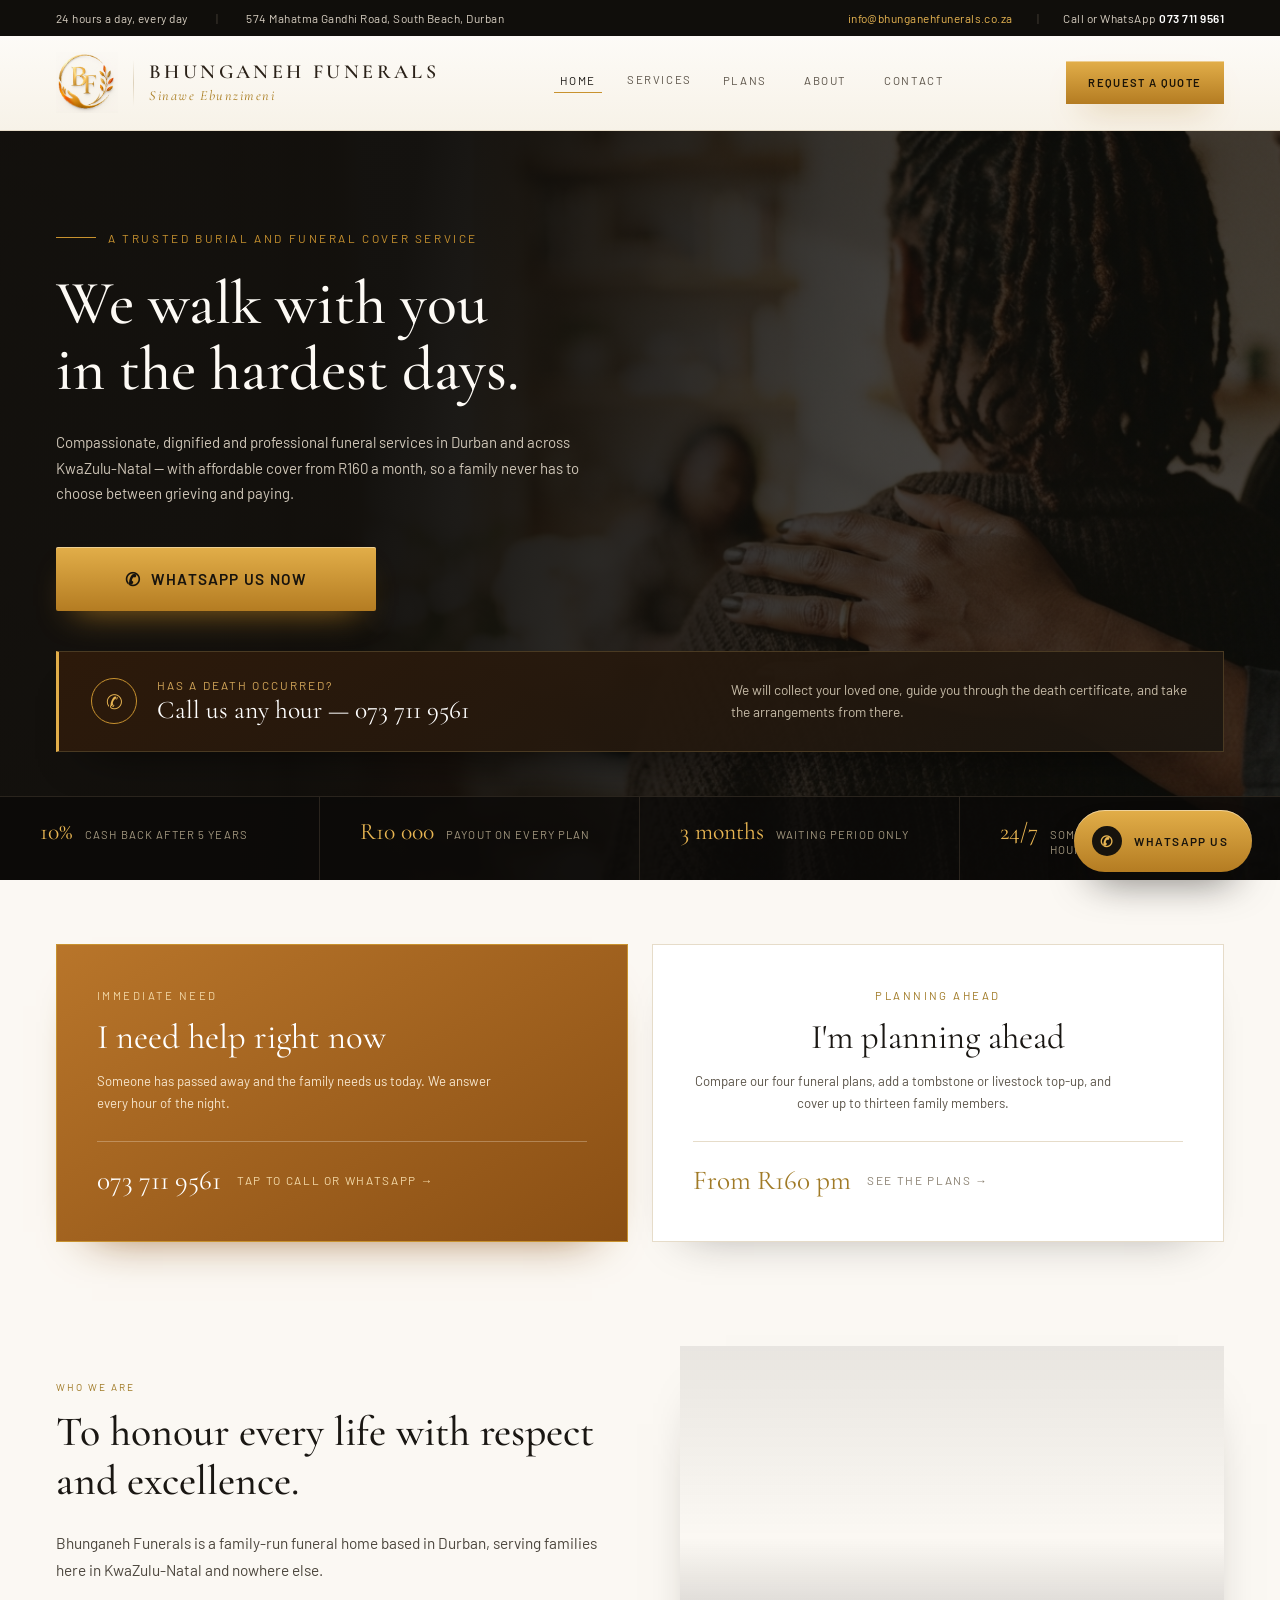
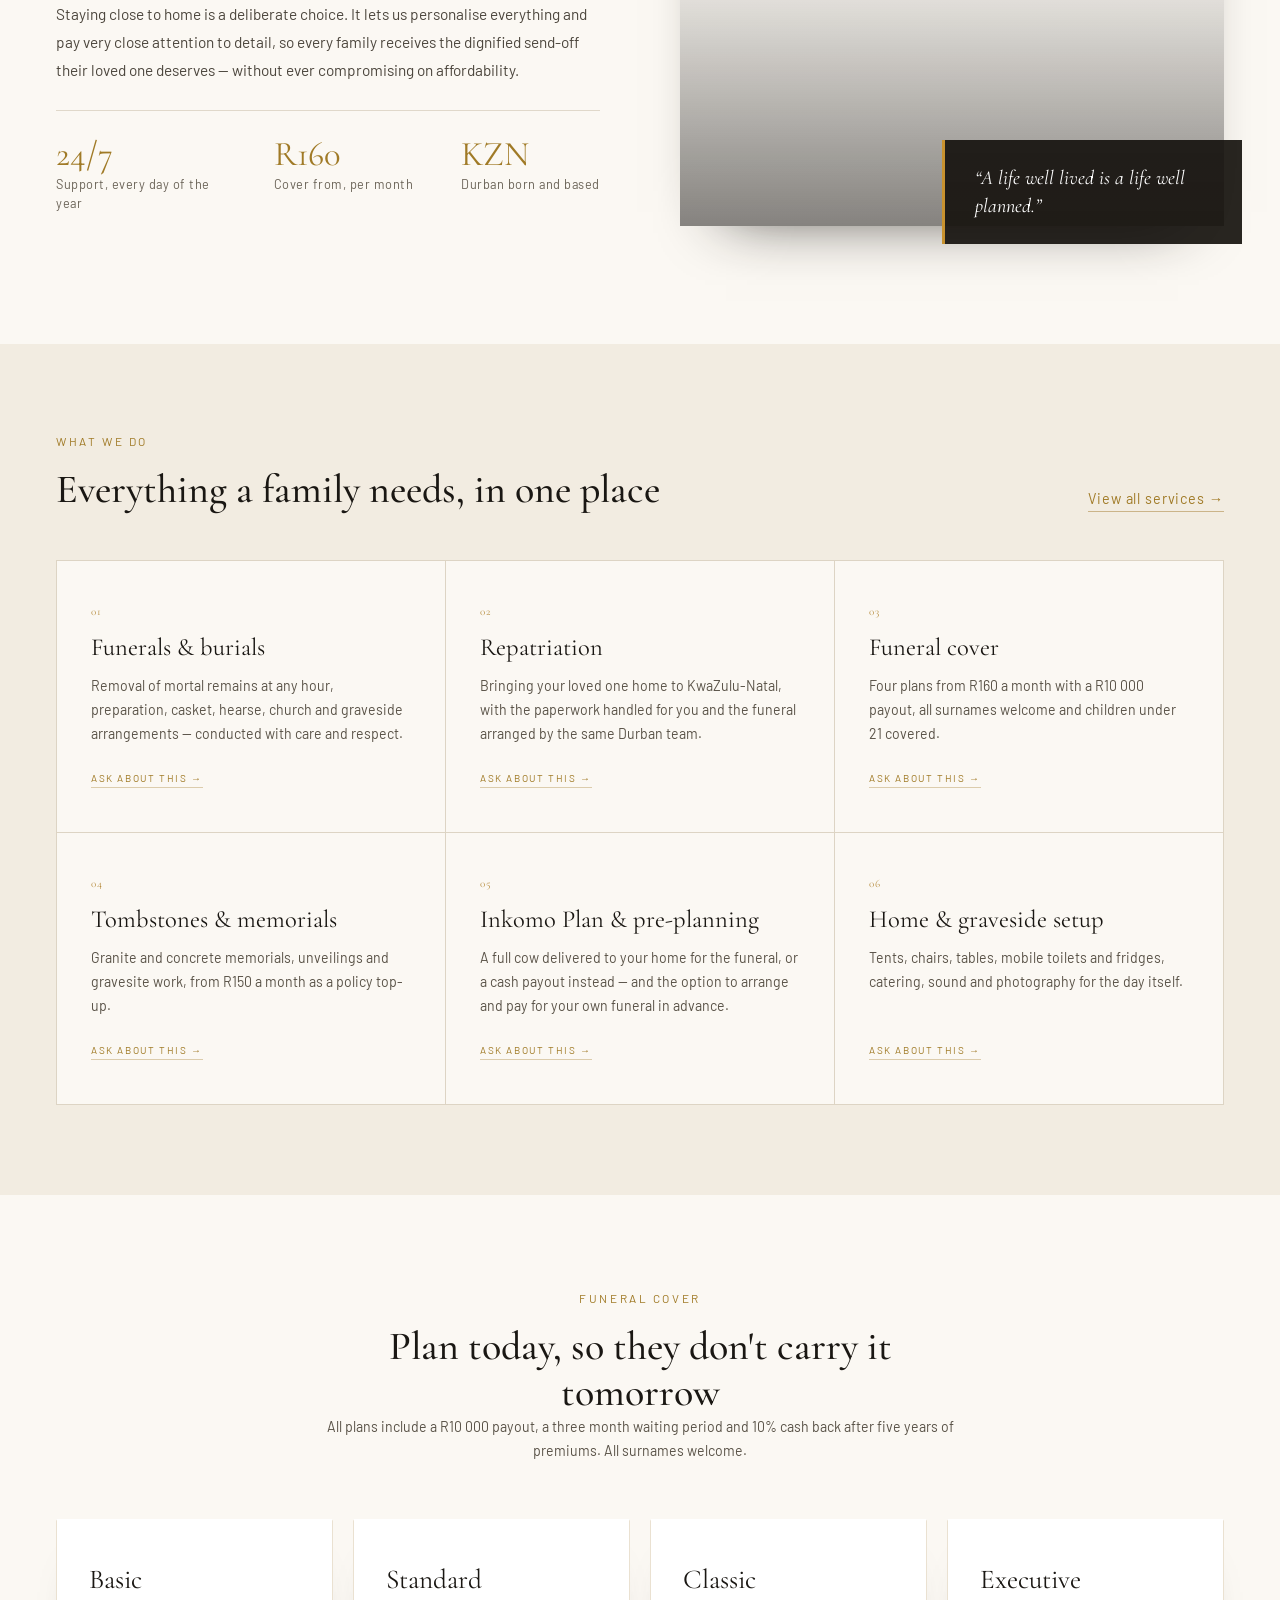
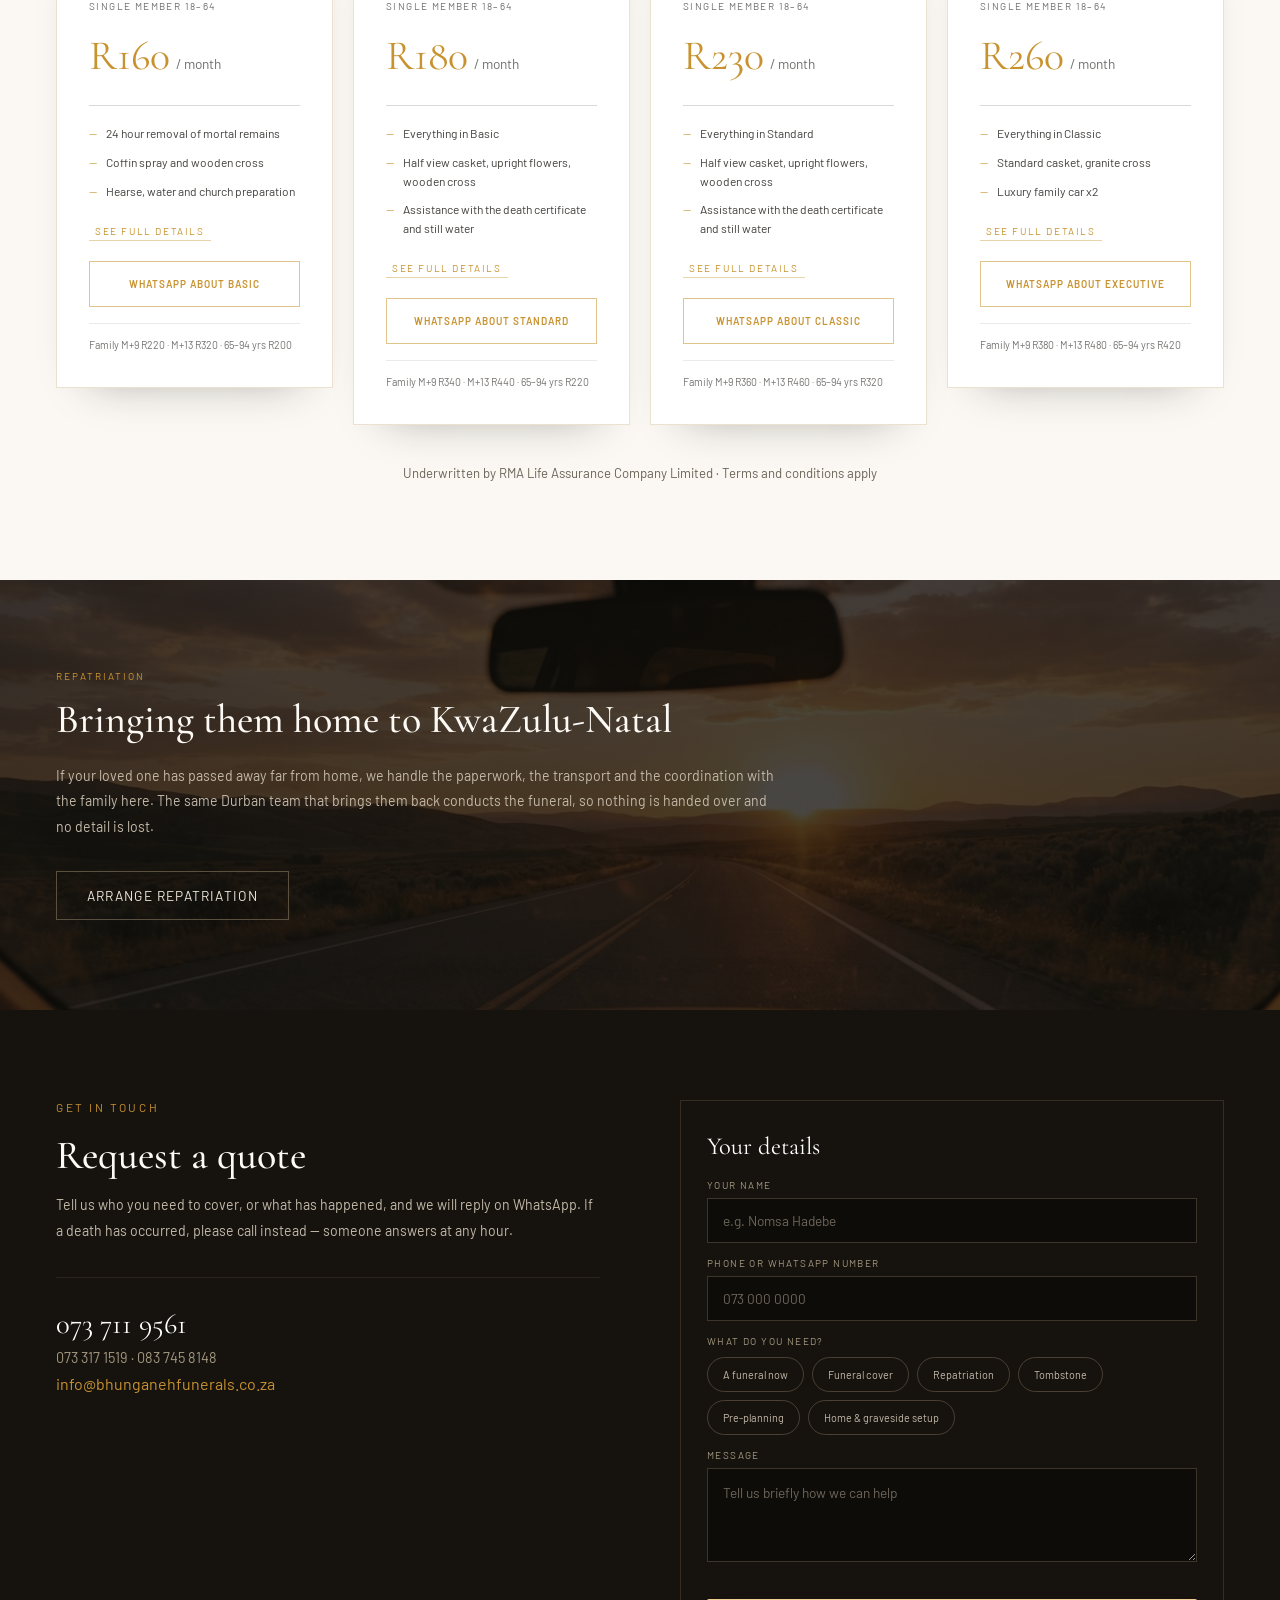
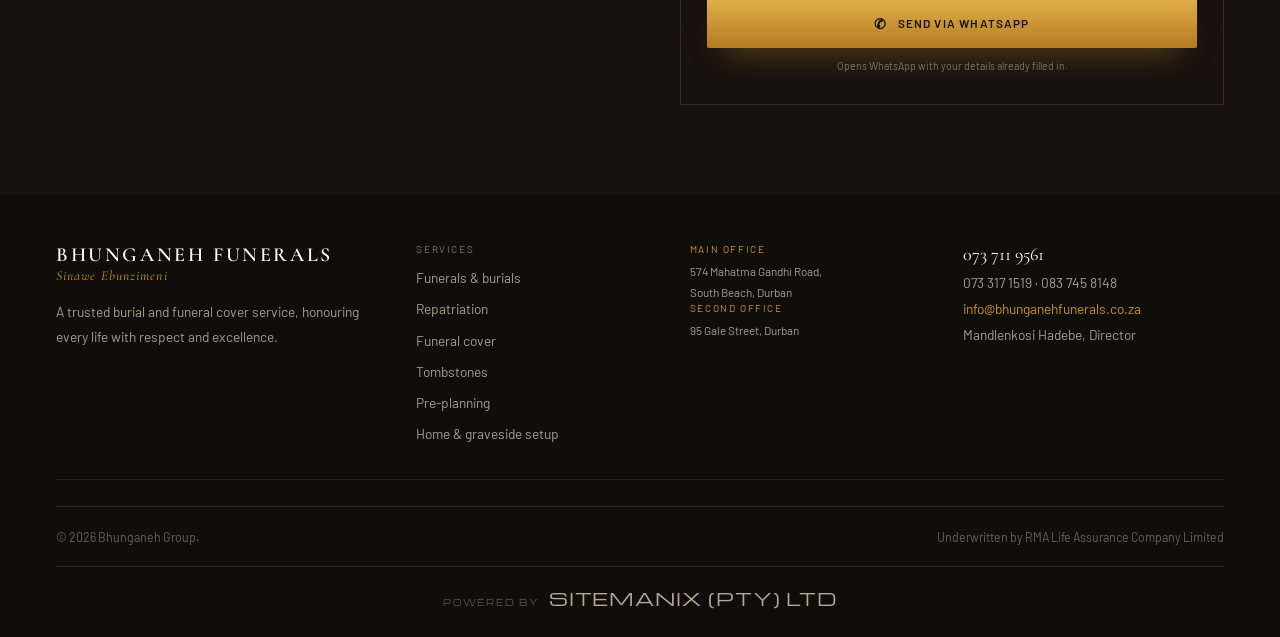
==== commit 57b3cbea: "Remove FSP claims, realign plan features with brochure, add M+13 pricing - Drop every "authorised fi" ====
--- a/index.html
+++ b/index.html
@@ -21,7 +21,7 @@
   "@type": "FuneralHome",
   "name": "Bhunganeh Funerals",
   "alternateName": "Bhunganeh Group",
-  "description": "Family-run funeral home and authorised financial service provider based in Durban, serving families across KwaZulu-Natal.",
+  "description": "Family-run funeral home based in Durban, serving families across KwaZulu-Natal.",
   "url": "./",
   "telephone": "+27737119561",
   "email": "info@bhunganehfunerals.co.za",
@@ -113,8 +113,8 @@
       <div class="hero__content">
         <div class="hero__eyebrow">
           <span class="hero__eyebrow-rule"></span>
-          <span class="eyebrow-short">Burial &amp; financial service</span>
-          <span class="eyebrow-full">A trusted burial and financial service</span>
+          <span class="eyebrow-short">Burial &amp; funeral cover</span>
+          <span class="eyebrow-full">A trusted burial and funeral cover service</span>
         </div>
         <h1 class="hero__title">We walk with you <br>in the hardest days.</h1>
         <p class="hero__body">
@@ -142,8 +142,8 @@
 
       <div class="trust">
         <div class="trust__cell">
-          <div class="trust__value">FSP</div>
-          <div class="trust__label">Authorised provider</div>
+          <div class="trust__value">10%</div>
+          <div class="trust__label">Cash back after 5 years</div>
         </div>
         <div class="trust__cell">
           <div class="trust__value">R10 000</div>
@@ -185,7 +185,7 @@
       <div>
         <div class="about__eyebrow">Who we are</div>
         <h2 class="about__title">To honour every life with respect and excellence.</h2>
-        <p class="about__p">Bhunganeh Funerals is a family-run funeral home and authorised financial service provider based in Durban, serving families here in KwaZulu-Natal and nowhere else.</p>
+        <p class="about__p">Bhunganeh Funerals is a family-run funeral home based in Durban, serving families here in KwaZulu-Natal and nowhere else.</p>
         <p class="about__p">Staying close to home is a deliberate choice. It lets us personalise everything and pay very close attention to detail, so every family receives the dignified send-off their loved one deserves — without ever compromising on affordability.</p>
         <div class="about__stats">
           <div>
@@ -282,14 +282,14 @@
           </div>
           <div class="plan-card__rule"></div>
           <div class="plan-card__feature"><span>—</span><span>24 hour removal of mortal remains</span></div>
-          <div class="plan-card__feature"><span>—</span><span>Wooden coffin, cross and spray</span></div>
-          <div class="plan-card__feature"><span>—</span><span>Hearse and church preparation</span></div>
+          <div class="plan-card__feature"><span>—</span><span>Coffin spray and wooden cross</span></div>
+          <div class="plan-card__feature"><span>—</span><span>Hearse, water and church preparation</span></div>
           <div class="plan-card__feature" data-plan-extra hidden><span>—</span><span>50 funeral programs, photo enlargement</span></div>
           <div class="plan-card__feature" data-plan-extra hidden><span>—</span><span>Gazebo, chairs, carpets, lowering device</span></div>
           <div class="plan-card__feature" data-plan-extra hidden><span>—</span><span>R2 000 isipheko</span></div>
           <button class="plan-toggle" data-plan-toggle aria-expanded="false">See full details</button>
           <a class="plan-card__cta" data-wa="Hi, I would like to ask about the Basic plan at R160 a month." target="_blank" rel="noopener">WhatsApp about Basic</a>
-          <div class="plan-card__footer">Family M+9 from R220 · 65–94 yrs R200</div>
+          <div class="plan-card__footer">Family M+9 R220 · M+13 R320 · 65–94 yrs R200</div>
         </div>
 
         <div class="plan-card">
@@ -305,14 +305,14 @@
           </div>
           <div class="plan-card__rule"></div>
           <div class="plan-card__feature"><span>—</span><span>Everything in Basic</span></div>
-          <div class="plan-card__feature"><span>—</span><span>Half view casket, upright flowers</span></div>
-          <div class="plan-card__feature"><span>—</span><span>Luxury family car</span></div>
-          <div class="plan-card__feature" data-plan-extra hidden><span>—</span><span>100 full colour programs</span></div>
-          <div class="plan-card__feature" data-plan-extra hidden><span>—</span><span>Framed tents, 100 chairs and 4 tables</span></div>
+          <div class="plan-card__feature"><span>—</span><span>Half view casket, upright flowers, wooden cross</span></div>
+          <div class="plan-card__feature"><span>—</span><span>Assistance with the death certificate and still water</span></div>
+          <div class="plan-card__feature" data-plan-extra hidden><span>—</span><span>Luxury family car, 100 full colour programs</span></div>
+          <div class="plan-card__feature" data-plan-extra hidden><span>—</span><span>Framed tents, 100 chairs and 4 tables, 100 containers and spoons</span></div>
           <div class="plan-card__feature" data-plan-extra hidden><span>—</span><span>Groceries and R2 500 isipheko</span></div>
           <button class="plan-toggle" data-plan-toggle aria-expanded="false">See full details</button>
           <a class="plan-card__cta" data-wa="Hi, I would like to ask about the Standard plan at R180 a month." target="_blank" rel="noopener">WhatsApp about Standard</a>
-          <div class="plan-card__footer">Family M+9 from R340 · 65–94 yrs R220</div>
+          <div class="plan-card__footer">Family M+9 R340 · M+13 R440 · 65–94 yrs R220</div>
         </div>
 
         <div class="plan-card">
@@ -328,14 +328,14 @@
           </div>
           <div class="plan-card__rule"></div>
           <div class="plan-card__feature"><span>—</span><span>Everything in Standard</span></div>
-          <div class="plan-card__feature"><span>—</span><span>Half view casket and still water</span></div>
-          <div class="plan-card__feature"><span>—</span><span>Assistance with the death certificate</span></div>
-          <div class="plan-card__feature" data-plan-extra hidden><span>—</span><span>100 containers and 100 spoons</span></div>
-          <div class="plan-card__feature" data-plan-extra hidden><span>—</span><span>Tent, chairs and tables at home</span></div>
+          <div class="plan-card__feature"><span>—</span><span>Half view casket, upright flowers, wooden cross</span></div>
+          <div class="plan-card__feature"><span>—</span><span>Assistance with the death certificate and still water</span></div>
+          <div class="plan-card__feature" data-plan-extra hidden><span>—</span><span>Luxury family car, 100 full colour programs</span></div>
+          <div class="plan-card__feature" data-plan-extra hidden><span>—</span><span>Framed tents, 100 chairs and 4 tables, 100 containers and spoons</span></div>
           <div class="plan-card__feature" data-plan-extra hidden><span>—</span><span>Groceries and R3 000 isipheko</span></div>
           <button class="plan-toggle" data-plan-toggle aria-expanded="false">See full details</button>
           <a class="plan-card__cta" data-wa="Hi, I would like to ask about the Classic plan at R230 a month." target="_blank" rel="noopener">WhatsApp about Classic</a>
-          <div class="plan-card__footer">Family M+9 from R360 · 65–94 yrs R320</div>
+          <div class="plan-card__footer">Family M+9 R360 · M+13 R460 · 65–94 yrs R320</div>
         </div>
 
         <div class="plan-card">
@@ -358,11 +358,11 @@
           <div class="plan-card__feature" data-plan-extra hidden><span>—</span><span>Groceries and R4 000 isipheko</span></div>
           <button class="plan-toggle" data-plan-toggle aria-expanded="false">See full details</button>
           <a class="plan-card__cta" data-wa="Hi, I would like to ask about the Executive plan at R260 a month." target="_blank" rel="noopener">WhatsApp about Executive</a>
-          <div class="plan-card__footer">Family M+9 from R380 · 65–94 yrs R420</div>
-        </div>
-
-      </div>
-      <div class="plans__legal">Underwritten by RMA Life Assurance Company Limited · Authorised financial service provider · Terms and conditions apply</div>
+          <div class="plan-card__footer">Family M+9 R380 · M+13 R480 · 65–94 yrs R420</div>
+        </div>
+
+      </div>
+      <div class="plans__legal">Underwritten by RMA Life Assurance Company Limited · Terms and conditions apply</div>
     </section>
 
     <section id="repatriation" class="repatriation">
@@ -434,7 +434,7 @@
       <div>
         <div class="site-footer__brand-wordmark">BHUNGANEH FUNERALS</div>
         <div class="site-footer__brand-tagline">Sinawe Ebunzimeni</div>
-        <p class="site-footer__brand-desc">A trusted burial and financial service, honouring every life with respect and excellence.</p>
+        <p class="site-footer__brand-desc">A trusted burial and funeral cover service, honouring every life with respect and excellence.</p>
       </div>
       <div class="site-footer__services">
         <div class="site-footer__col-title">Services</div>
@@ -465,7 +465,7 @@
       </div>
     </div>
     <div class="site-footer__legal">
-      <span>© 2026 Bhunganeh Group. Authorised financial service provider.</span>
+      <span>© 2026 Bhunganeh Group.</span>
       <span>Underwritten by RMA Life Assurance Company Limited</span>
     </div>
     <div class="site-footer__credit">
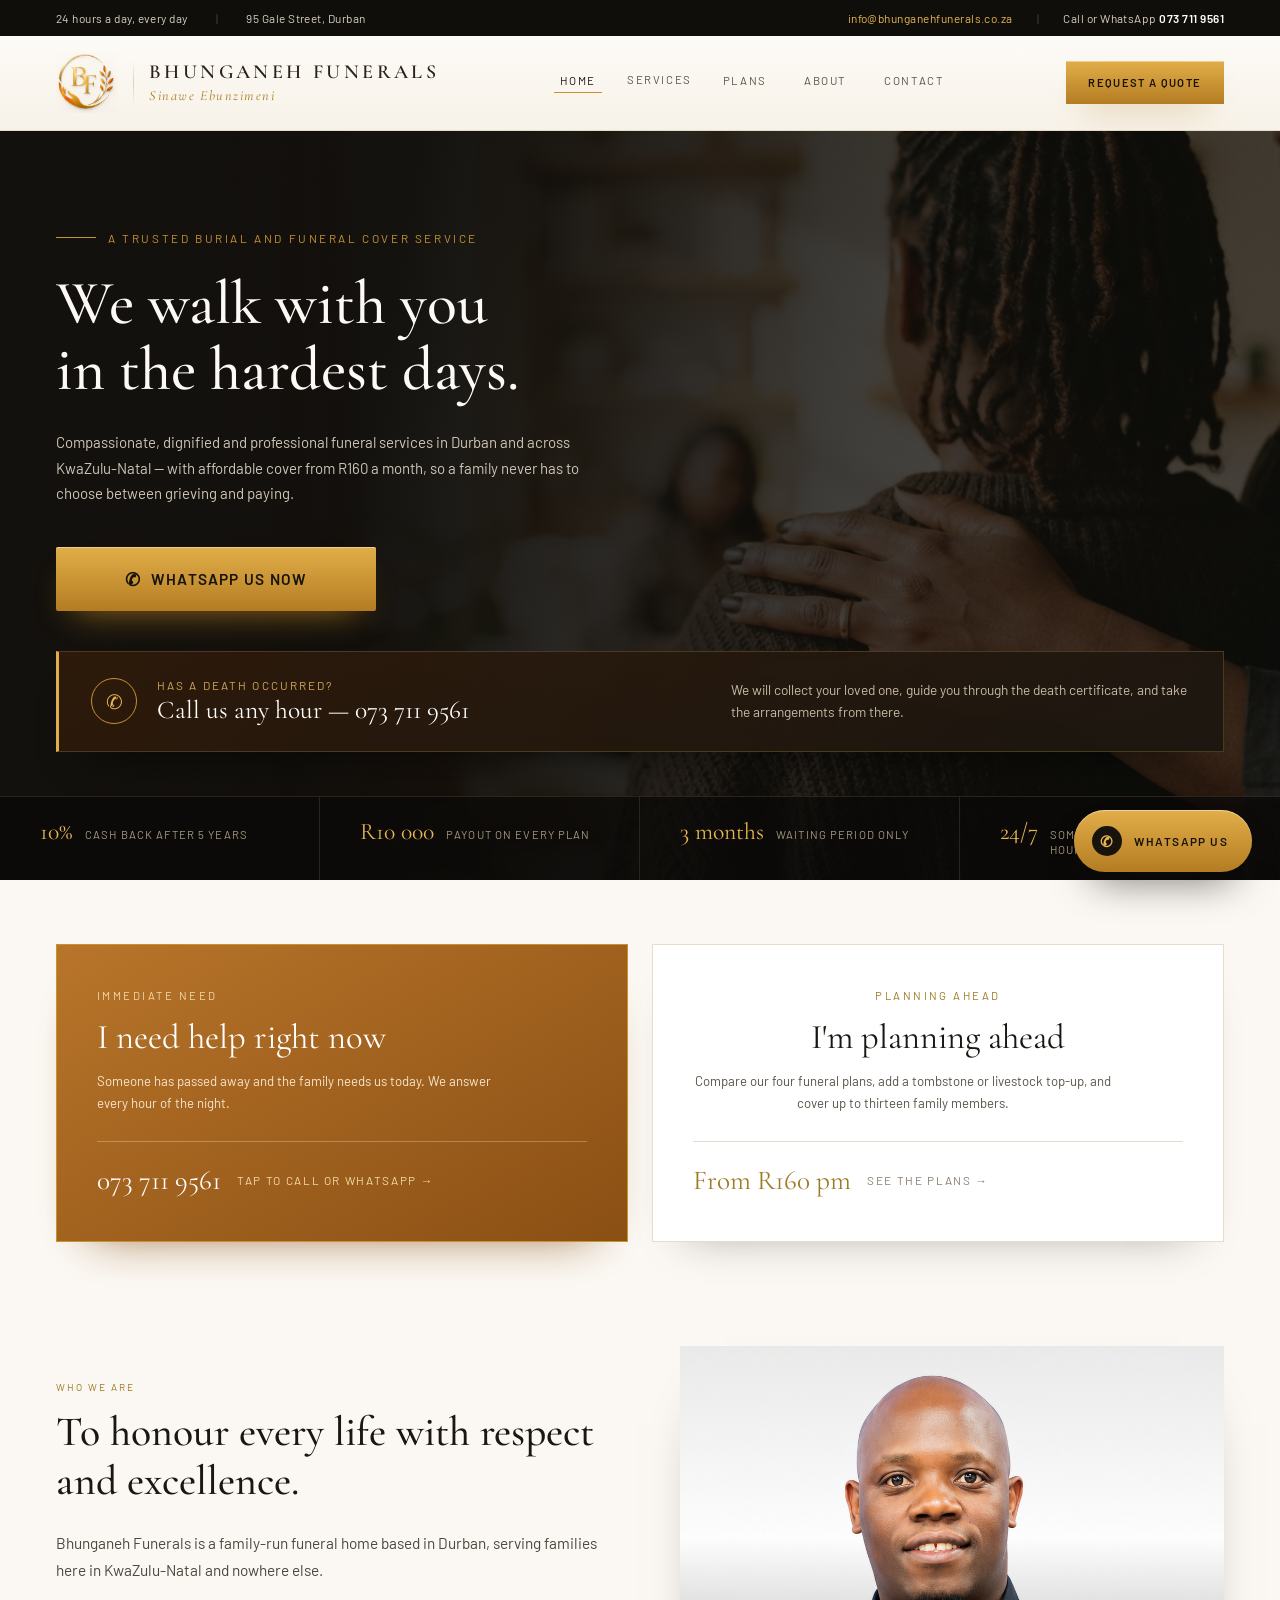
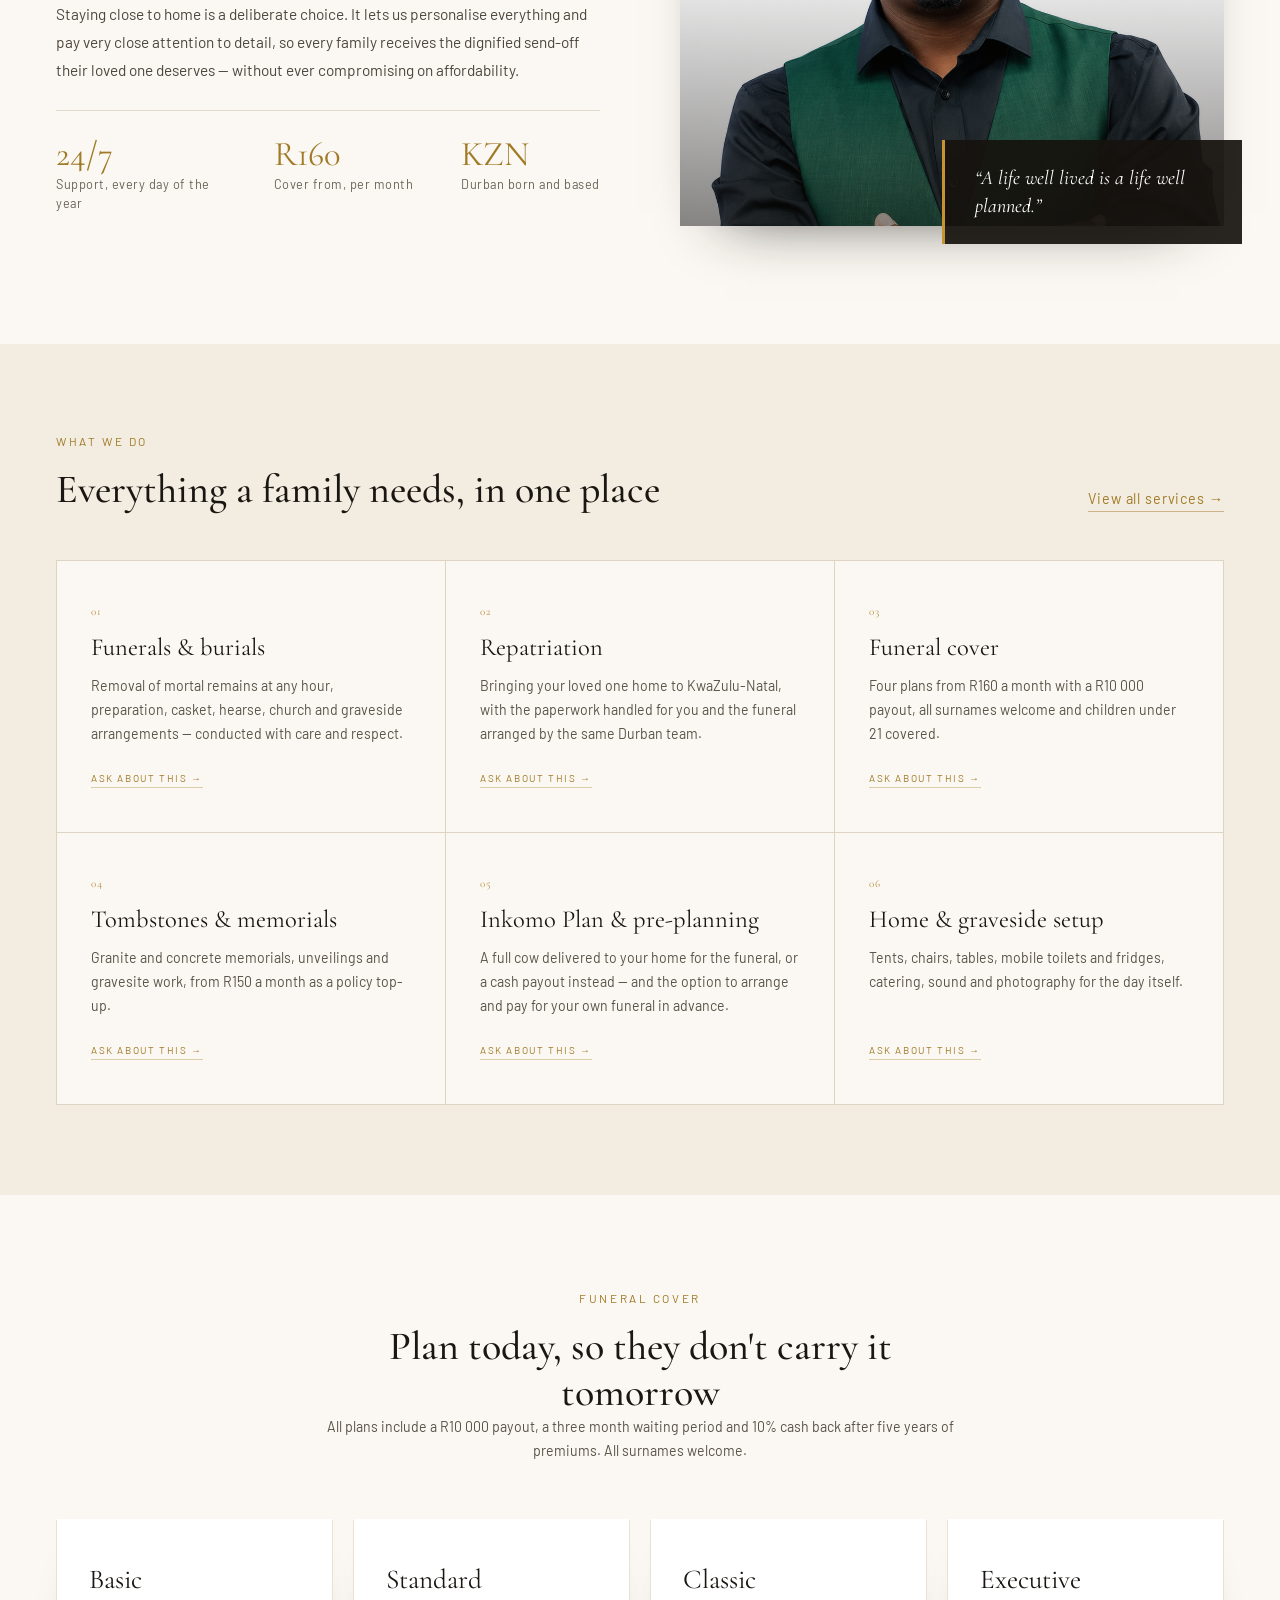
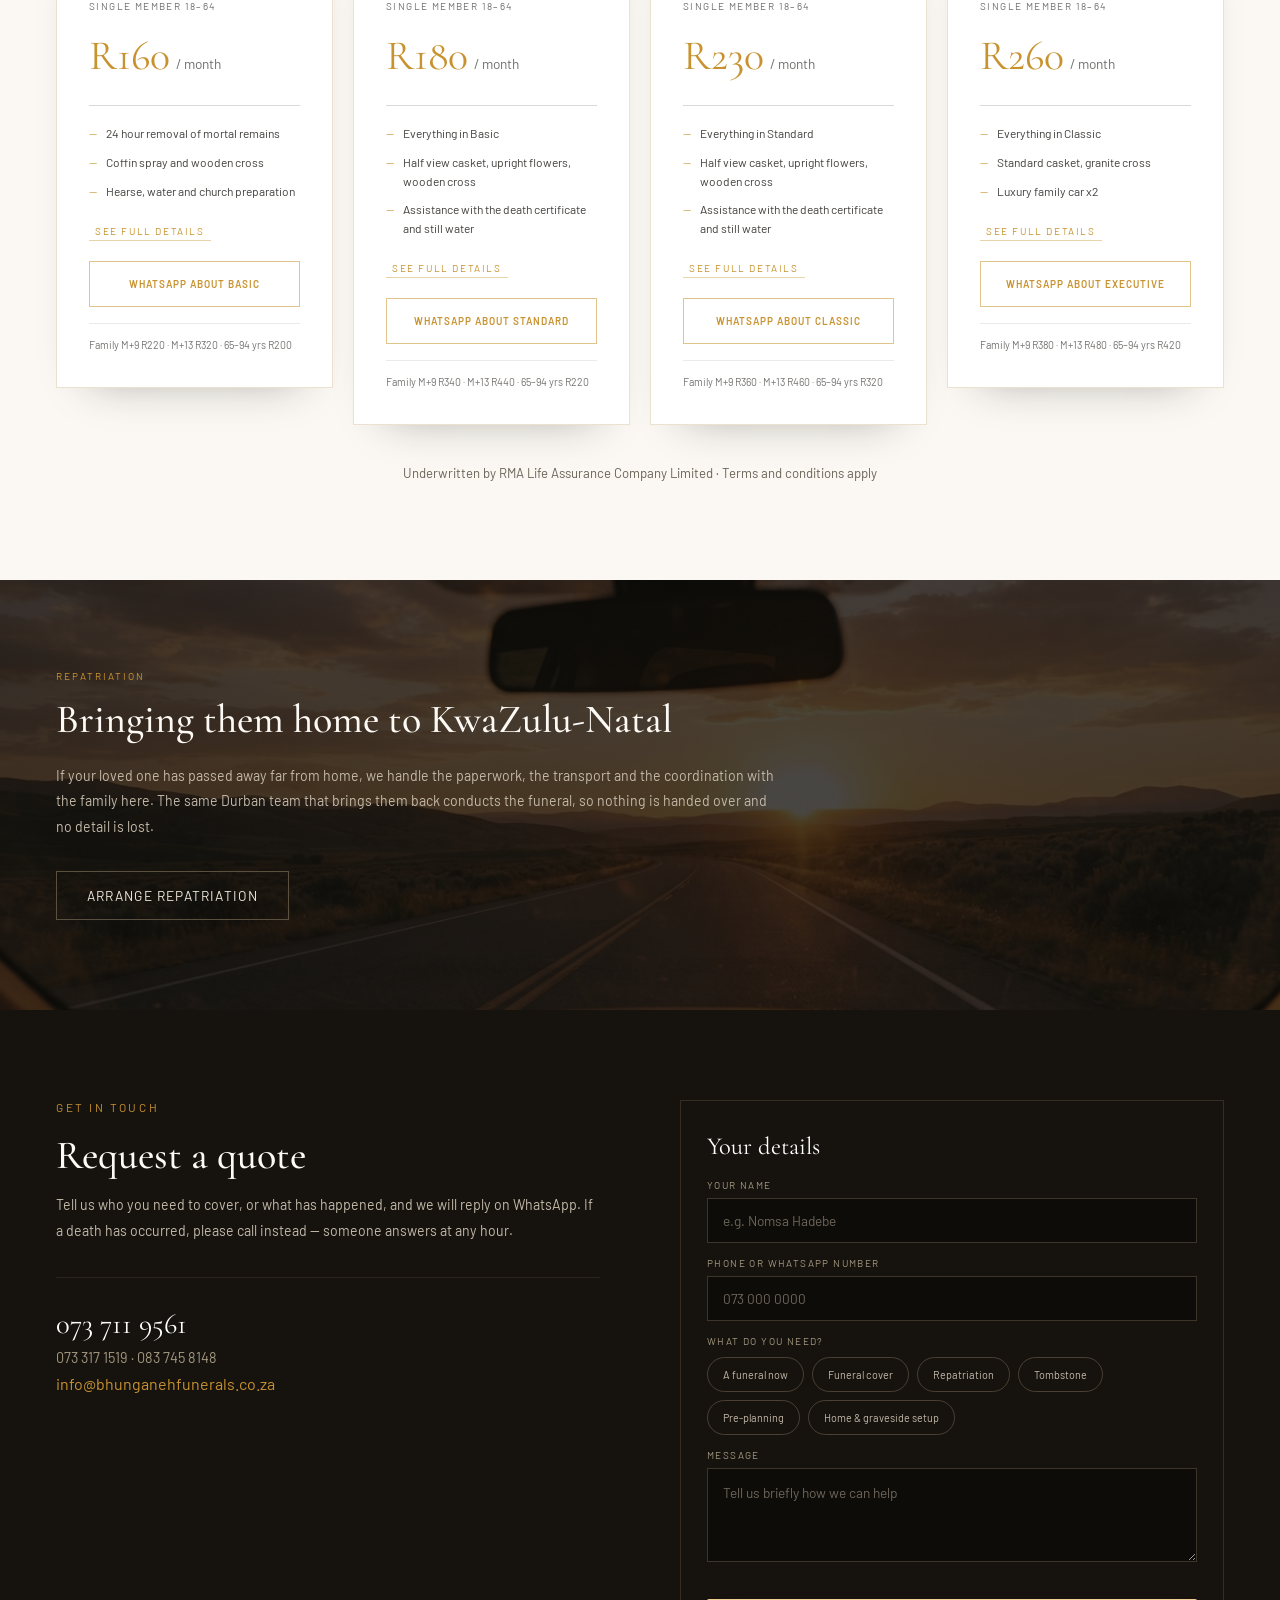
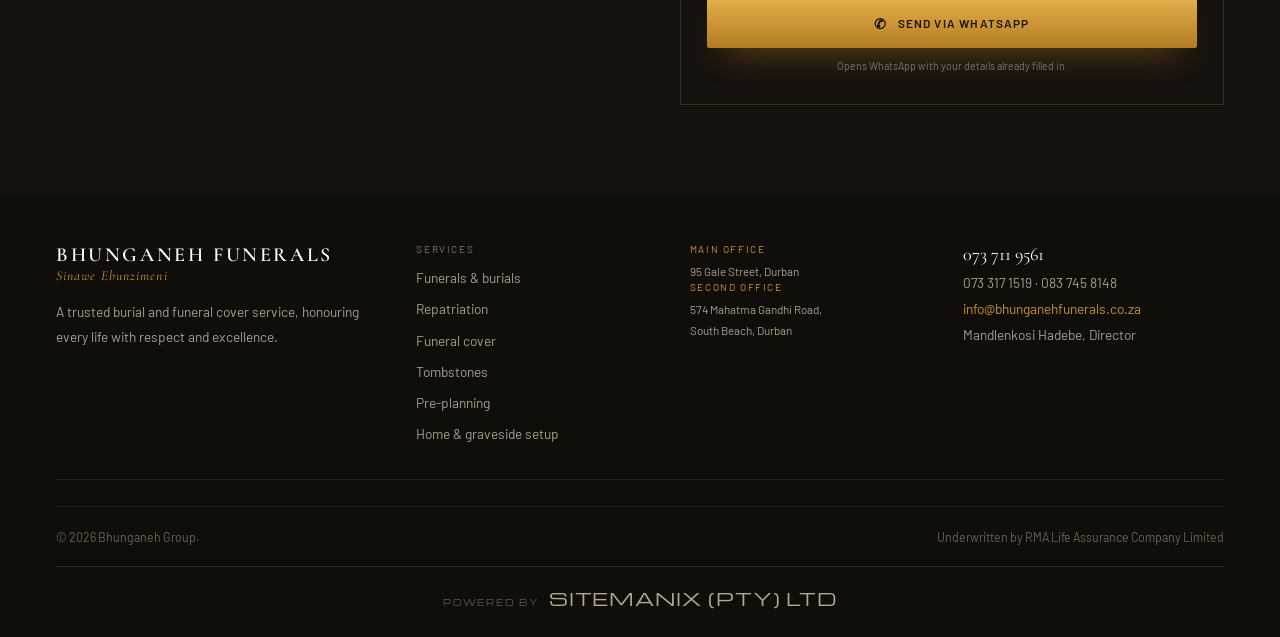
==== commit ddc52a99: "Make 95 Gale Street the main office Swaps the office labels in the footer, the utility bar's single " ====
--- a/index.html
+++ b/index.html
@@ -29,14 +29,14 @@
   "address": [
     {
       "@type": "PostalAddress",
-      "streetAddress": "574 Mahatma Gandhi Road, South Beach",
+      "streetAddress": "95 Gale Street",
       "addressLocality": "Durban",
       "addressRegion": "KwaZulu-Natal",
       "addressCountry": "ZA"
     },
     {
       "@type": "PostalAddress",
-      "streetAddress": "95 Gale Street",
+      "streetAddress": "574 Mahatma Gandhi Road, South Beach",
       "addressLocality": "Durban",
       "addressRegion": "KwaZulu-Natal",
       "addressCountry": "ZA"
@@ -54,7 +54,7 @@
     <div class="utility-bar__group utility-bar__group--left">
       <span>24 hours a day, every day</span>
       <span class="utility-bar__sep utility-bar__address-sep">|</span>
-      <span class="utility-bar__address">574 Mahatma Gandhi Road, South Beach, Durban</span>
+      <span class="utility-bar__address">95 Gale Street, Durban</span>
     </div>
     <div class="utility-bar__group utility-bar__group--right">
       <a class="utility-bar__email" href="https://mail.google.com/mail/?view=cm&amp;fs=1&amp;to=info@bhunganehfunerals.co.za&amp;su=Funeral%20services%20enquiry" target="_blank" rel="noopener">info@bhunganehfunerals.co.za</a>
@@ -450,11 +450,11 @@
       <div class="site-footer__offices">
         <div>
           <div class="site-footer__office-label">Main office</div>
-          <span class="site-footer__office-address">574 Mahatma Gandhi Road,<br>South Beach, Durban</span>
+          <span class="site-footer__office-address">95 Gale Street, Durban</span>
         </div>
         <div>
           <div class="site-footer__office-label">Second office</div>
-          <span class="site-footer__office-address">95 Gale Street, Durban</span>
+          <span class="site-footer__office-address">574 Mahatma Gandhi Road,<br>South Beach, Durban</span>
         </div>
       </div>
       <div class="site-footer__contact">
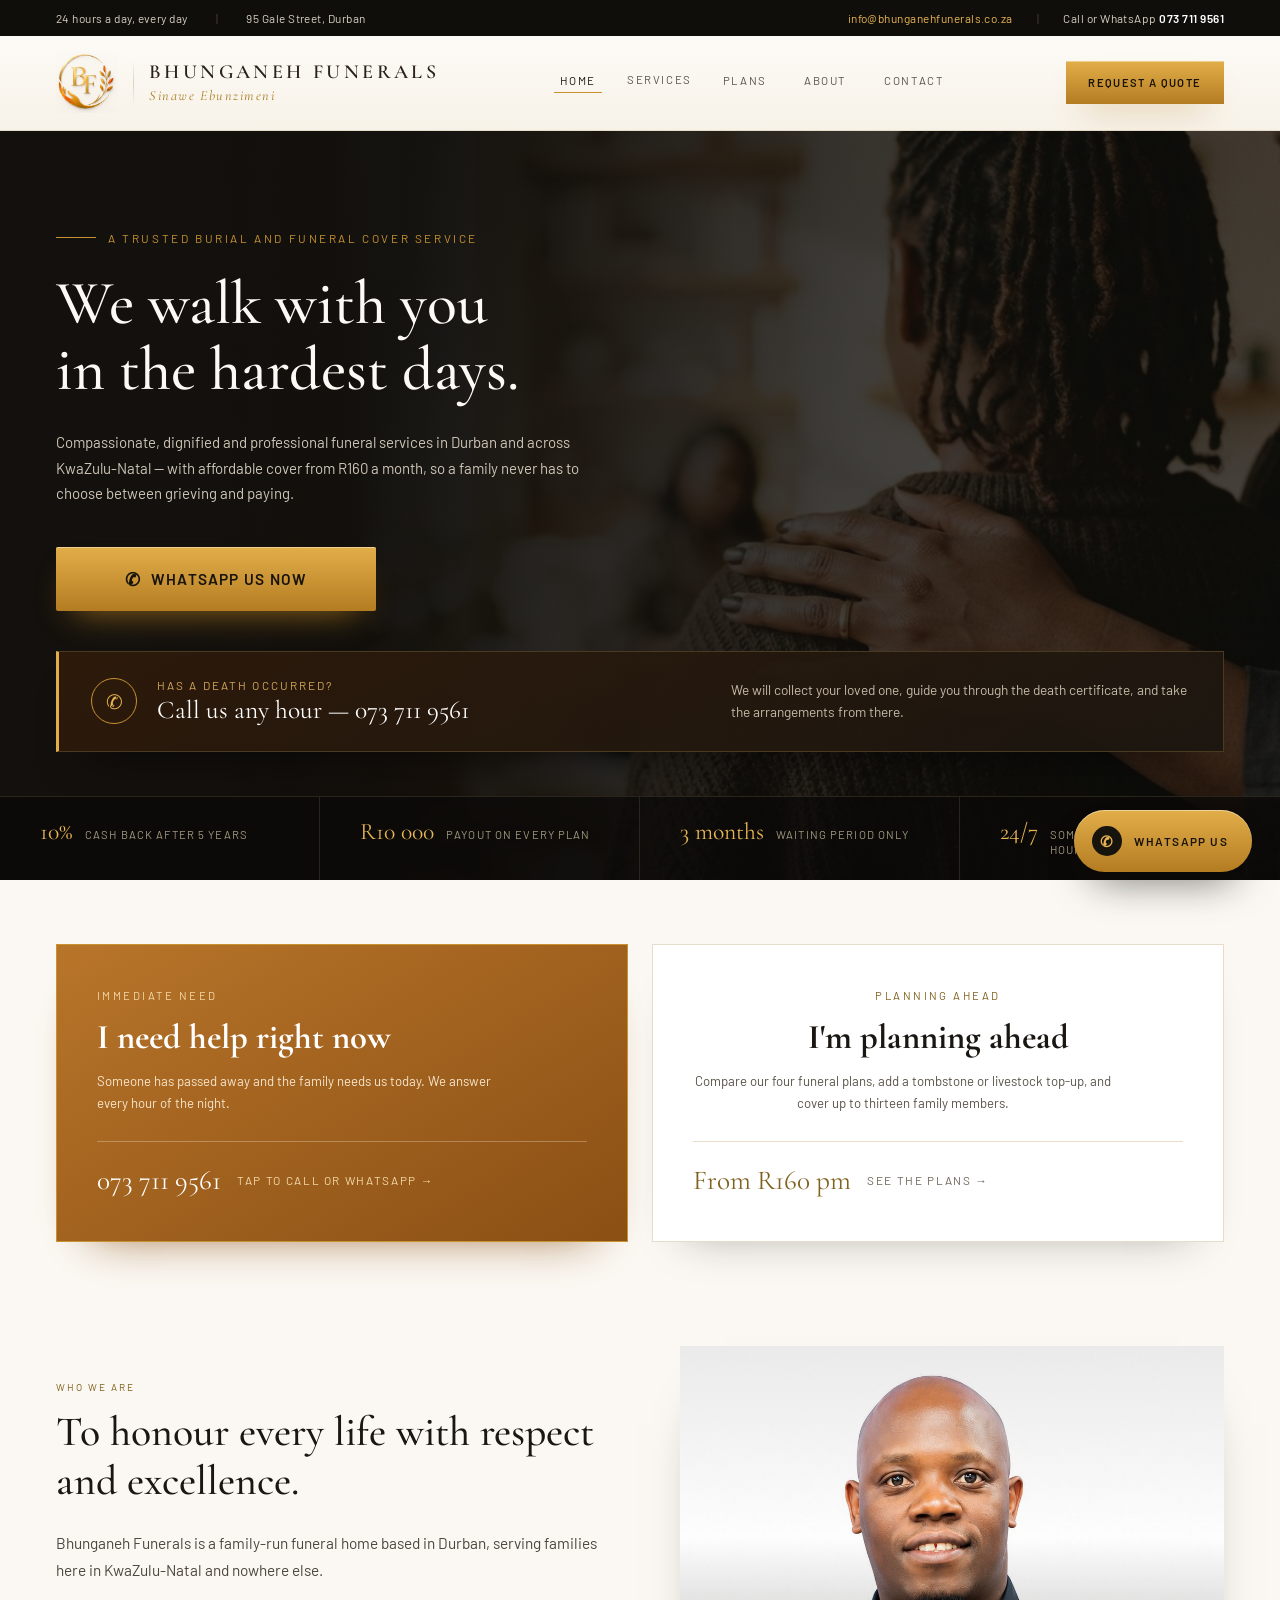
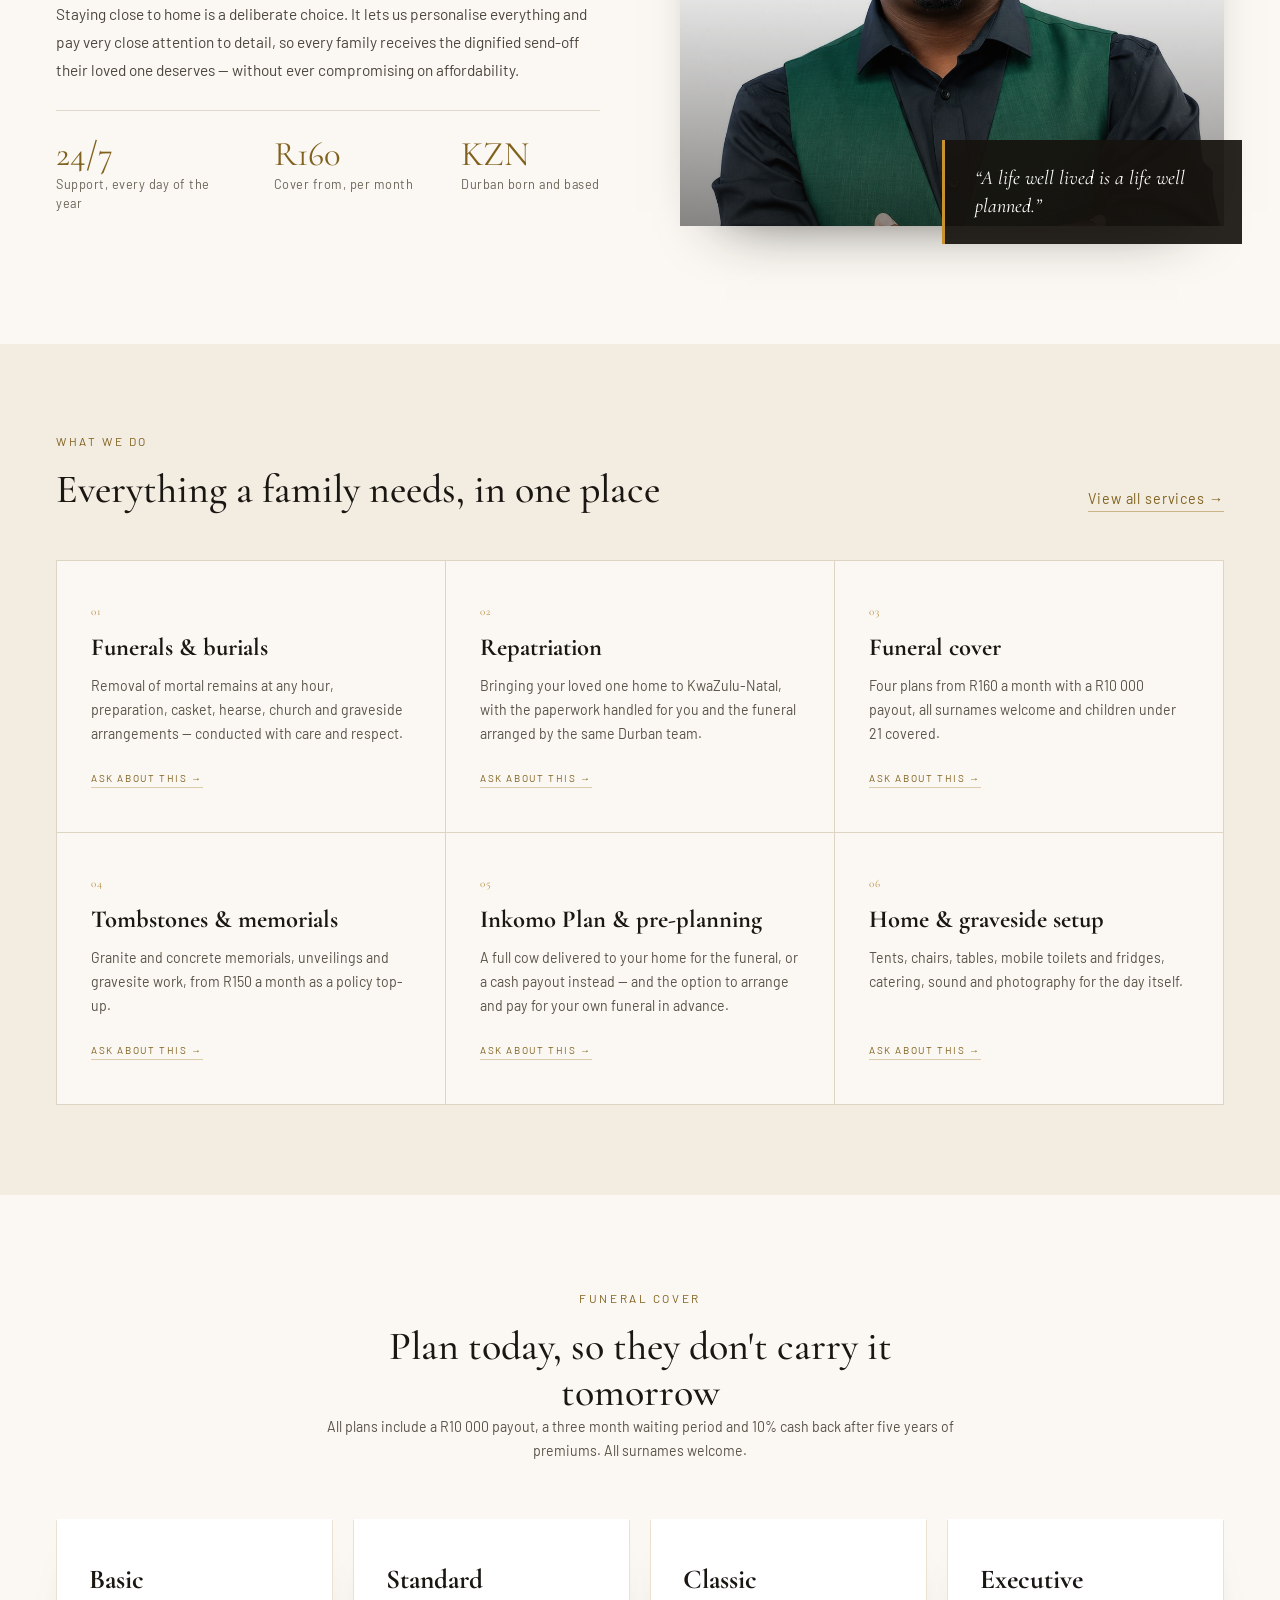
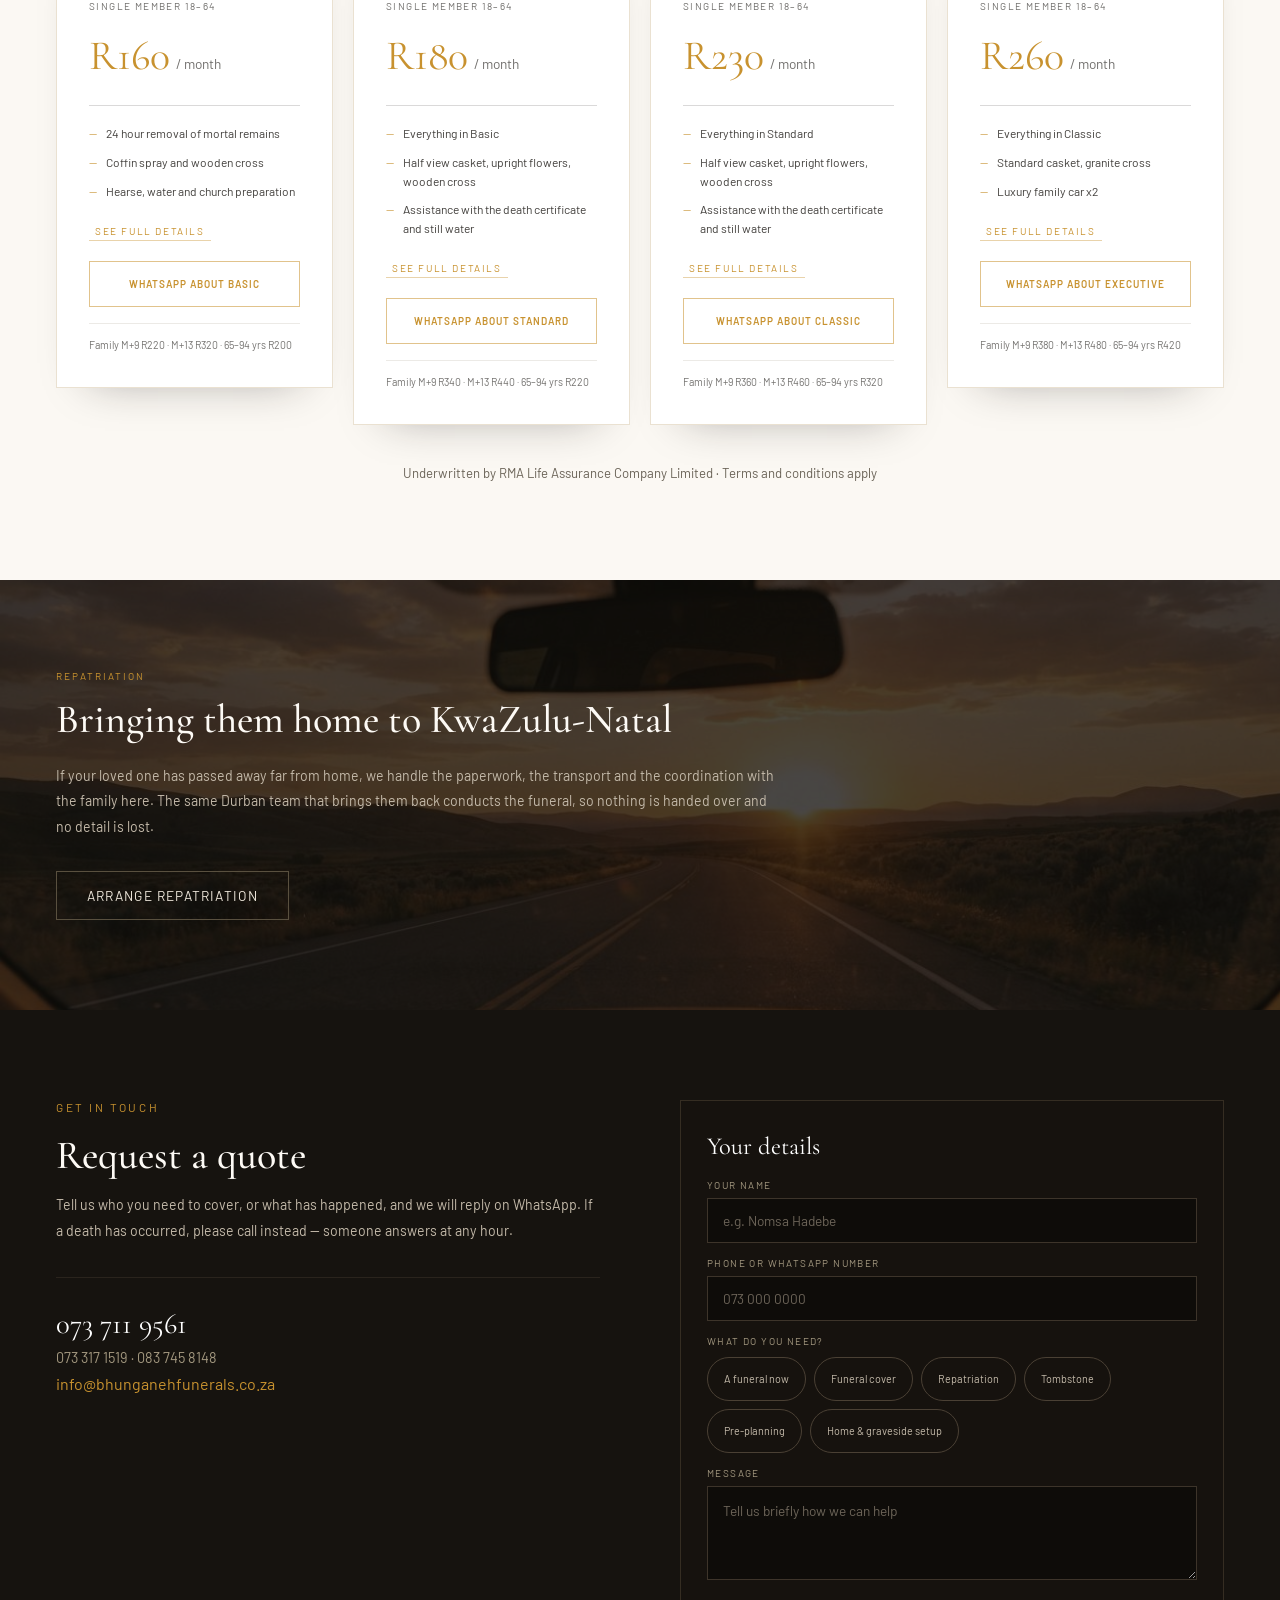
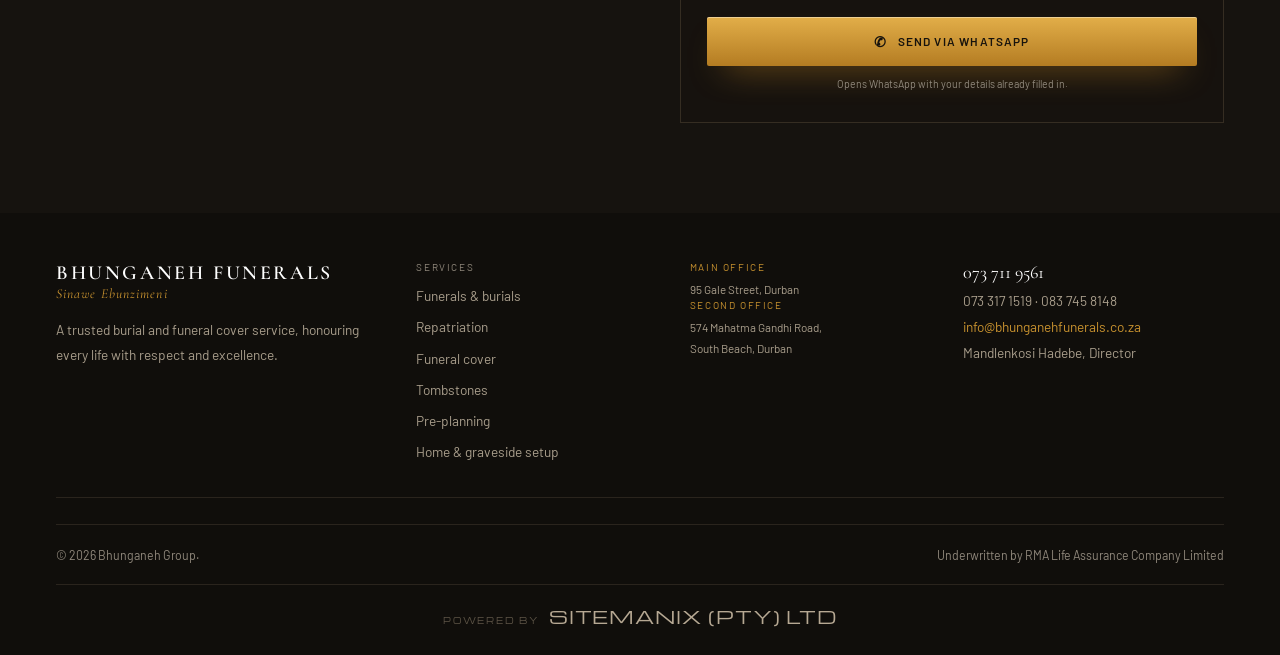
==== commit 5ac1cdf0: "Performance and accessibility fixes from manual Lighthouse-style audit Performance: - Convert the si" ====
--- a/index.html
+++ b/index.html
@@ -9,7 +9,7 @@
 <meta property="og:site_name" content="Bhunganeh Funerals">
 <meta property="og:title" content="Bhunganeh Funerals — Funeral Services & Cover in Durban, KZN">
 <meta property="og:description" content="Compassionate, dignified funeral services and affordable funeral cover in Durban and across KwaZulu-Natal, from R160 a month.">
-<meta property="og:image" content="./assets/hero-comfort.png">
+<meta property="og:image" content="./assets/hero-comfort.jpg">
 <meta name="twitter:card" content="summary_large_image">
 <link rel="preconnect" href="https://fonts.googleapis.com">
 <link rel="preconnect" href="https://fonts.gstatic.com" crossorigin>
@@ -106,8 +106,8 @@
 
     <section id="hero" class="hero">
       <picture>
-        <source media="(max-width: 699px)" srcset="./assets/m-hero-comfort.png">
-        <img class="hero__img" src="./assets/hero-comfort.png" alt="" width="1376" height="768">
+        <source media="(max-width: 699px)" srcset="./assets/m-hero-comfort.jpg">
+        <img class="hero__img" src="./assets/hero-comfort.jpg" alt="" width="1376" height="768" fetchpriority="high" decoding="async">
       </picture>
       <div class="hero__scrim"></div>
       <div class="hero__content">
@@ -163,7 +163,7 @@
     <section class="intents">
       <a class="intent-card intent-card--urgent" data-wa="Hi Bhunganeh Funerals, a death has occurred and my family needs help now." target="_blank" rel="noopener">
         <div class="intent-card__eyebrow">Immediate need</div>
-        <div class="intent-card__title">I need help right now</div>
+        <h2 class="intent-card__title">I need help right now</h2>
         <p class="intent-card__body">Someone has passed away and the family needs us today. We answer every hour of the night.</p>
         <div class="intent-card__footer">
           <span class="intent-card__footer-value">073 711 9561</span>
@@ -172,7 +172,7 @@
       </a>
       <button class="intent-card intent-card--plan" data-goto="plans">
         <div class="intent-card__eyebrow">Planning ahead</div>
-        <div class="intent-card__title">I'm planning ahead</div>
+        <h2 class="intent-card__title">I'm planning ahead</h2>
         <p class="intent-card__body">Compare our four funeral plans, add a tombstone or livestock top-up, and cover up to thirteen family members.</p>
         <div class="intent-card__footer">
           <span class="intent-card__footer-value">From R160 pm</span>
@@ -204,8 +204,8 @@
       </div>
       <div class="about__media">
         <picture>
-          <source media="(max-width: 699px)" srcset="./assets/m-who-we-are-portrait.png">
-          <img class="about__photo" src="./assets/who-we-are-portrait.png" alt="Portrait of the Bhunganeh Funerals director at the funeral home" width="1023" height="1537">
+          <source media="(max-width: 699px)" srcset="./assets/m-who-we-are-portrait.jpg">
+          <img class="about__photo" src="./assets/who-we-are-portrait.jpg" alt="Portrait of the Bhunganeh Funerals director at the funeral home" width="1023" height="1537" loading="lazy" decoding="async">
         </picture>
         <div class="about__photo-scrim"></div>
         <div class="about__quote">“A life well lived is a life well planned.”</div>
@@ -223,37 +223,37 @@
       <div class="service-grid">
         <div class="service-card">
           <div class="service-card__num">01</div>
-          <div class="service-card__title">Funerals &amp; burials</div>
+          <h3 class="service-card__title">Funerals &amp; burials</h3>
           <p class="service-card__body">Removal of mortal remains at any hour, preparation, casket, hearse, church and graveside arrangements — conducted with care and respect.</p>
           <a class="service-card__link" data-wa="Hi, I'd like to ask about funeral and burial services." target="_blank" rel="noopener">Ask about this →</a>
         </div>
         <div class="service-card">
           <div class="service-card__num">02</div>
-          <div class="service-card__title">Repatriation</div>
+          <h3 class="service-card__title">Repatriation</h3>
           <p class="service-card__body">Bringing your loved one home to KwaZulu-Natal, with the paperwork handled for you and the funeral arranged by the same Durban team.</p>
           <a class="service-card__link" data-wa="Hi, I'd like to ask about repatriation services." target="_blank" rel="noopener">Ask about this →</a>
         </div>
         <div class="service-card">
           <div class="service-card__num">03</div>
-          <div class="service-card__title">Funeral cover</div>
+          <h3 class="service-card__title">Funeral cover</h3>
           <p class="service-card__body">Four plans from R160 a month with a R10 000 payout, all surnames welcome and children under 21 covered.</p>
           <a class="service-card__link" data-wa="Hi, I'd like to ask about funeral cover." target="_blank" rel="noopener">Ask about this →</a>
         </div>
         <div class="service-card">
           <div class="service-card__num">04</div>
-          <div class="service-card__title">Tombstones &amp; memorials</div>
+          <h3 class="service-card__title">Tombstones &amp; memorials</h3>
           <p class="service-card__body">Granite and concrete memorials, unveilings and gravesite work, from R150 a month as a policy top-up.</p>
           <a class="service-card__link" data-wa="Hi, I'd like to ask about tombstones and memorials." target="_blank" rel="noopener">Ask about this →</a>
         </div>
         <div class="service-card">
           <div class="service-card__num">05</div>
-          <div class="service-card__title">Inkomo Plan &amp; pre-planning</div>
+          <h3 class="service-card__title">Inkomo Plan &amp; pre-planning</h3>
           <p class="service-card__body">A full cow delivered to your home for the funeral, or a cash payout instead — and the option to arrange and pay for your own funeral in advance.</p>
           <a class="service-card__link" data-wa="Hi, I'd like to ask about the Inkomo plan and pre-planning." target="_blank" rel="noopener">Ask about this →</a>
         </div>
         <div class="service-card">
           <div class="service-card__num">06</div>
-          <div class="service-card__title">Home &amp; graveside setup</div>
+          <h3 class="service-card__title">Home &amp; graveside setup</h3>
           <p class="service-card__body">Tents, chairs, tables, mobile toilets and fridges, catering, sound and photography for the day itself.</p>
           <a class="service-card__link" data-wa="Hi, I'd like to ask about home and graveside setup." target="_blank" rel="noopener">Ask about this →</a>
         </div>
@@ -272,7 +272,7 @@
         <div class="plan-card">
           <div class="plan-card__head">
             <div>
-              <div class="plan-card__name">Basic</div>
+              <h3 class="plan-card__name">Basic</h3>
               <div class="plan-card__sub">Single member 18–64</div>
             </div>
             <div class="plan-card__price-row">
@@ -295,7 +295,7 @@
         <div class="plan-card">
           <div class="plan-card__head">
             <div>
-              <div class="plan-card__name">Standard</div>
+              <h3 class="plan-card__name">Standard</h3>
               <div class="plan-card__sub">Single member 18–64</div>
             </div>
             <div class="plan-card__price-row">
@@ -318,7 +318,7 @@
         <div class="plan-card">
           <div class="plan-card__head">
             <div>
-              <div class="plan-card__name">Classic</div>
+              <h3 class="plan-card__name">Classic</h3>
               <div class="plan-card__sub">Single member 18–64</div>
             </div>
             <div class="plan-card__price-row">
@@ -341,7 +341,7 @@
         <div class="plan-card">
           <div class="plan-card__head">
             <div>
-              <div class="plan-card__name">Executive</div>
+              <h3 class="plan-card__name">Executive</h3>
               <div class="plan-card__sub">Single member 18–64</div>
             </div>
             <div class="plan-card__price-row">
@@ -367,8 +367,8 @@
 
     <section id="repatriation" class="repatriation">
       <picture>
-        <source media="(max-width: 699px)" srcset="./assets/m-footer-road-sunset.png">
-        <img class="repatriation__img" src="./assets/footer-road-sunset.png" alt="" width="1376" height="768">
+        <source media="(max-width: 699px)" srcset="./assets/m-footer-road-sunset.jpg">
+        <img class="repatriation__img" src="./assets/footer-road-sunset.jpg" alt="" width="1376" height="768" loading="lazy" decoding="async">
       </picture>
       <div class="repatriation__content">
         <div class="repatriation__eyebrow">Repatriation</div>
--- a/styles/main.css
+++ b/styles/main.css
@@ -11,7 +11,7 @@
   --body-muted: #4c463d;
   --body-soft: #5a5348;
   --meta: #6a6357;
-  --meta-soft: #8a8071;
+  --meta-soft: #6e665a;
   --paper: #fbf8f3;
   --paper-warm: #f2ece1;
   --paper-white: #fff;
@@ -20,7 +20,7 @@
 
   --gold: #c8922f;
   --gold-light: #e8b552;
-  --gold-deep: #a07a26;
+  --gold-deep: #80621e;
   --gold-btn-top: #e2ae49;
   --gold-btn-bottom: #b47c22;
 
@@ -48,8 +48,8 @@
   --on-dark-4: #c3b9a9;
   --on-dark-5: #a99e8c;
   --on-dark-6: #a2977f;
-  --on-dark-7: #7d7365;
-  --on-dark-8: #6b6152;
+  --on-dark-7: #90887c;
+  --on-dark-8: #90887c;
 
   --warm-1: #fff8ec;
   --warm-2: #f7e6cd;
@@ -1354,7 +1354,8 @@
   background: transparent;
   color: var(--on-dark-4);
   font-size: 10.8px;
-  padding: 10px 15px;
+  padding: 13px 16px;
+  min-height: 44px;
   border-radius: 999px;
   cursor: pointer;
   font-family: inherit;
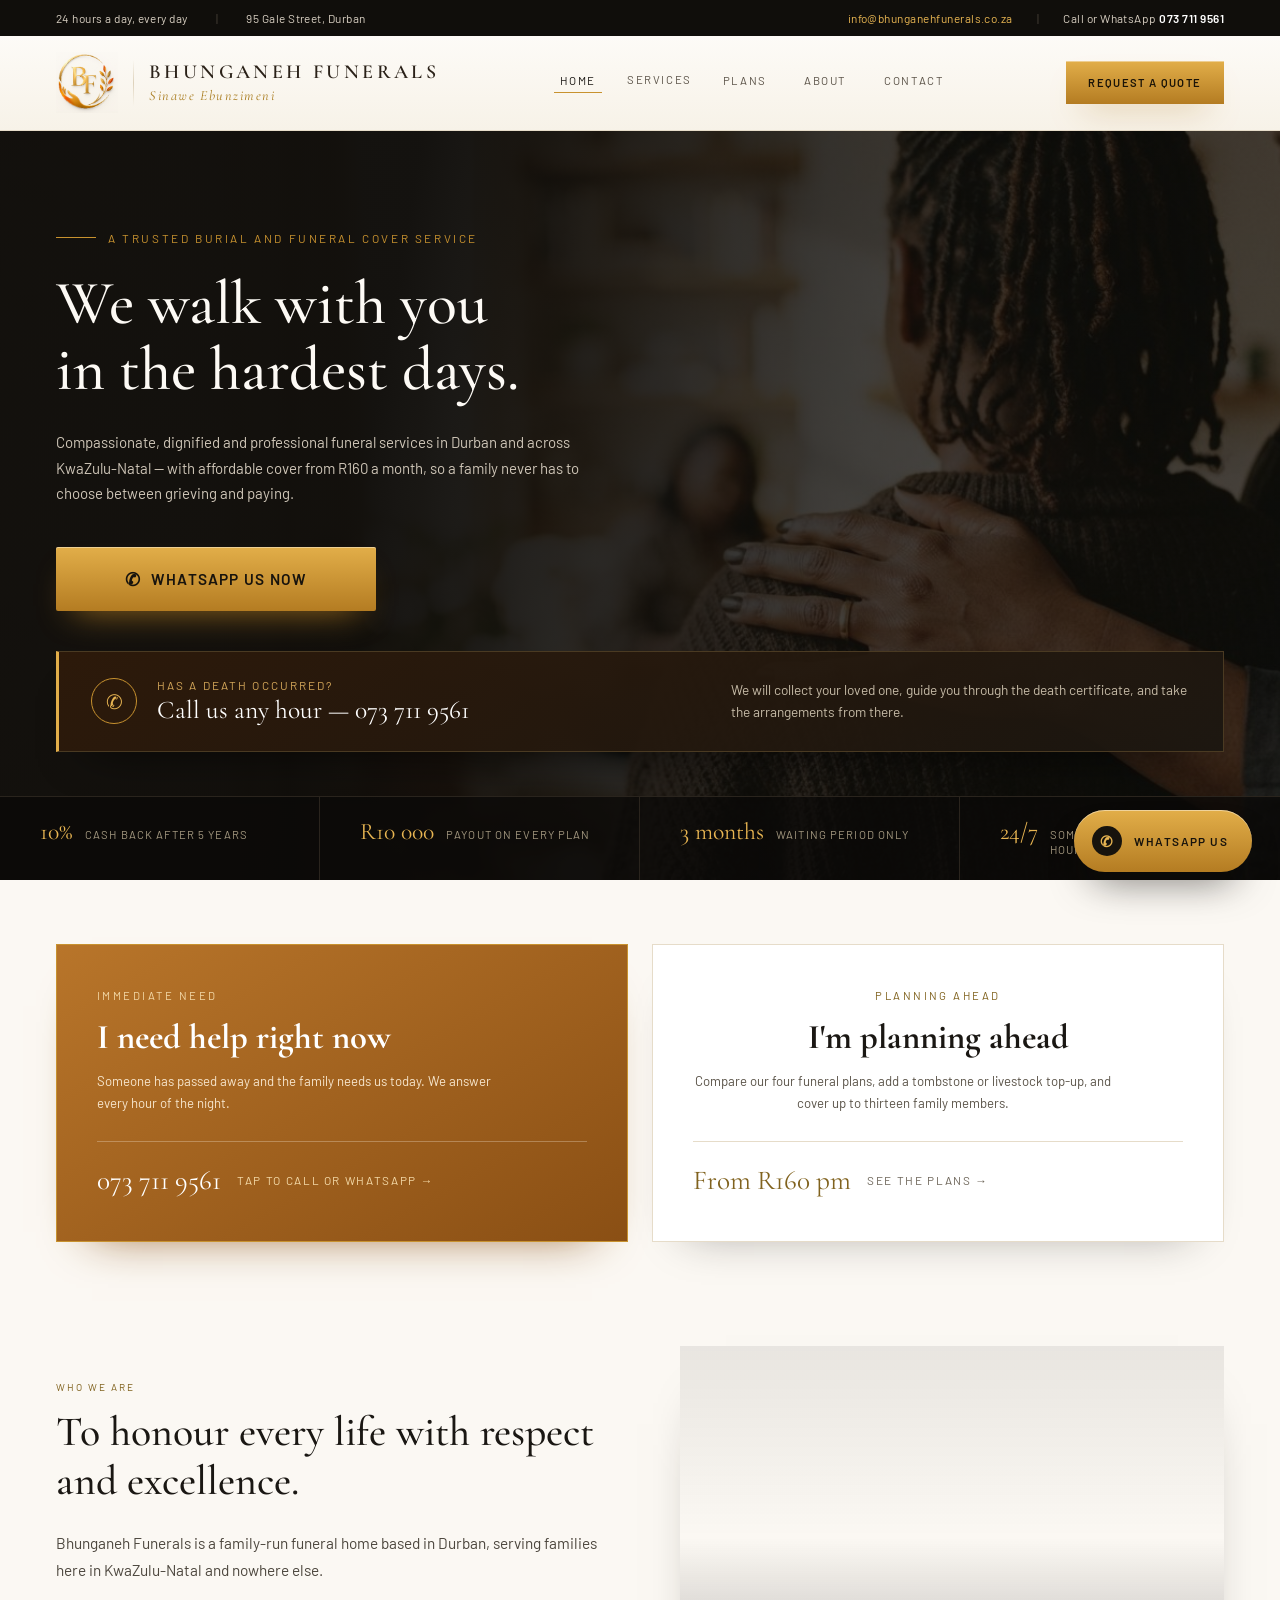
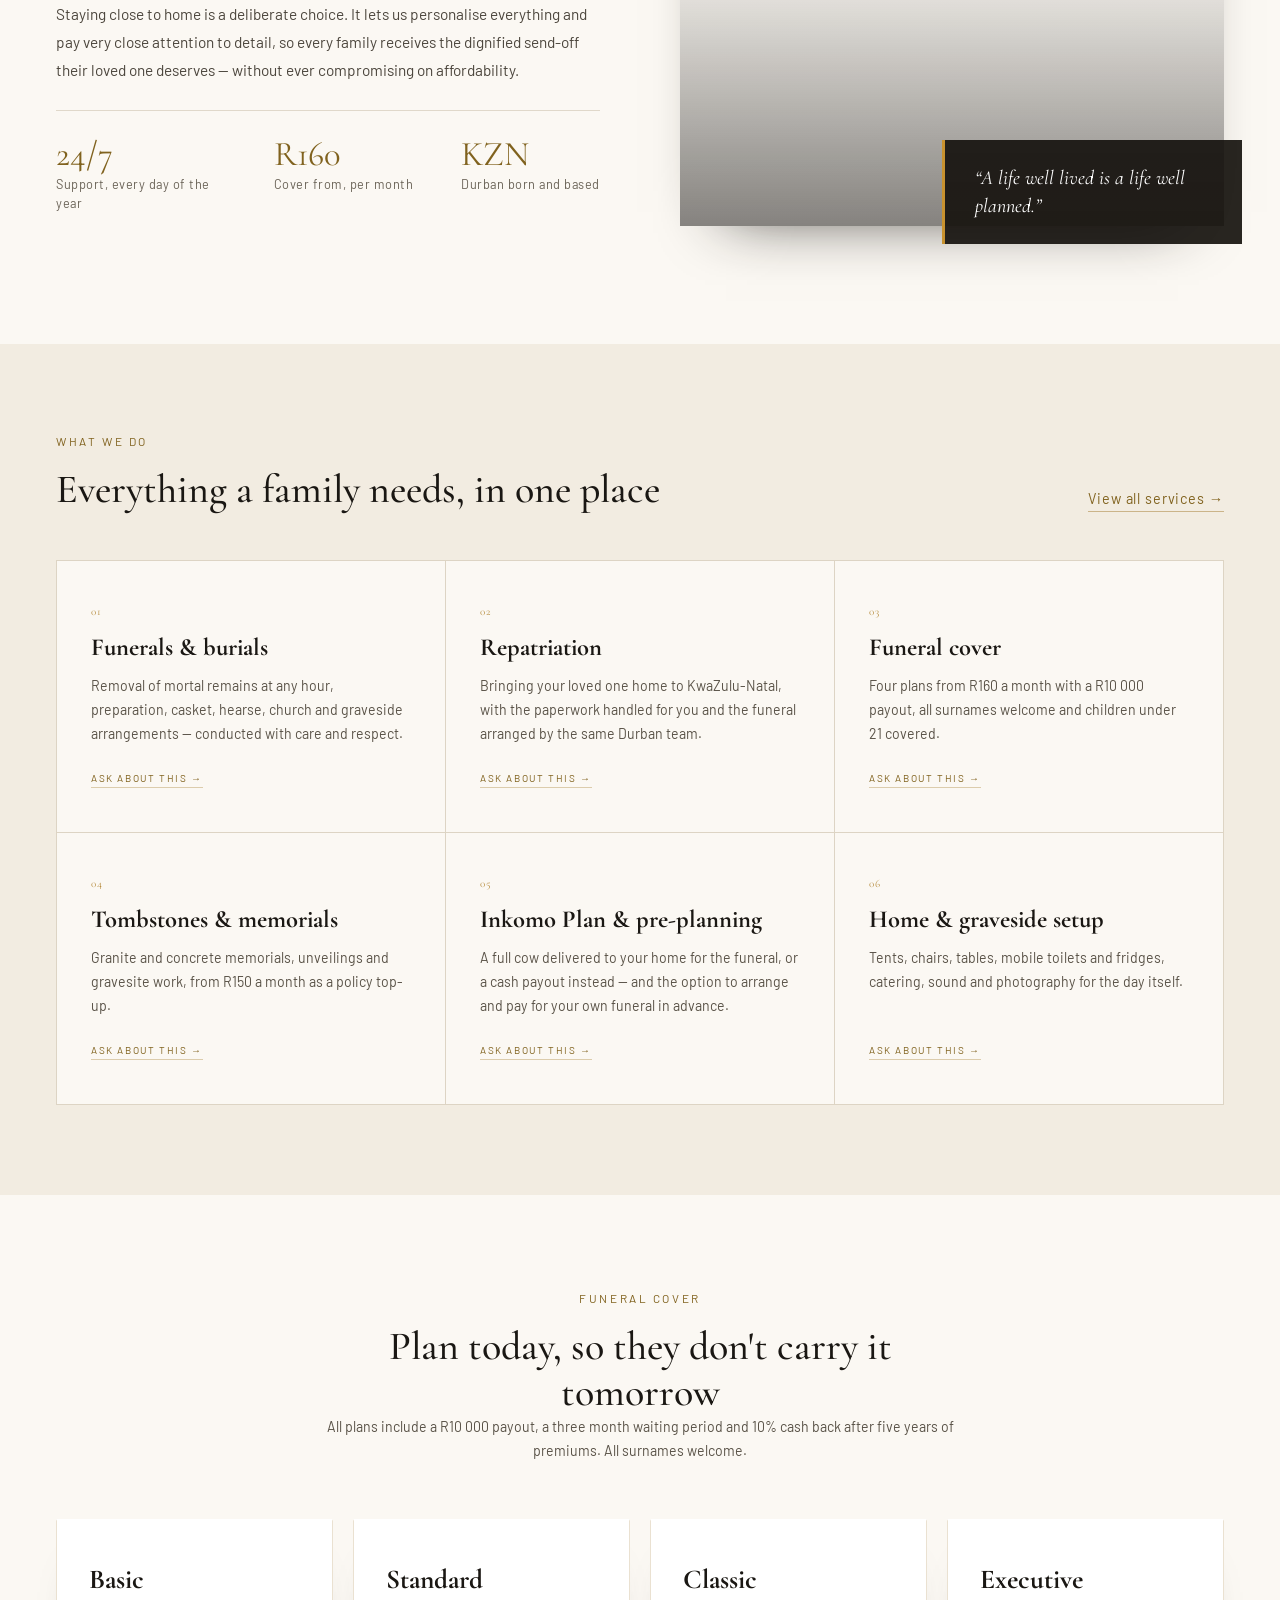
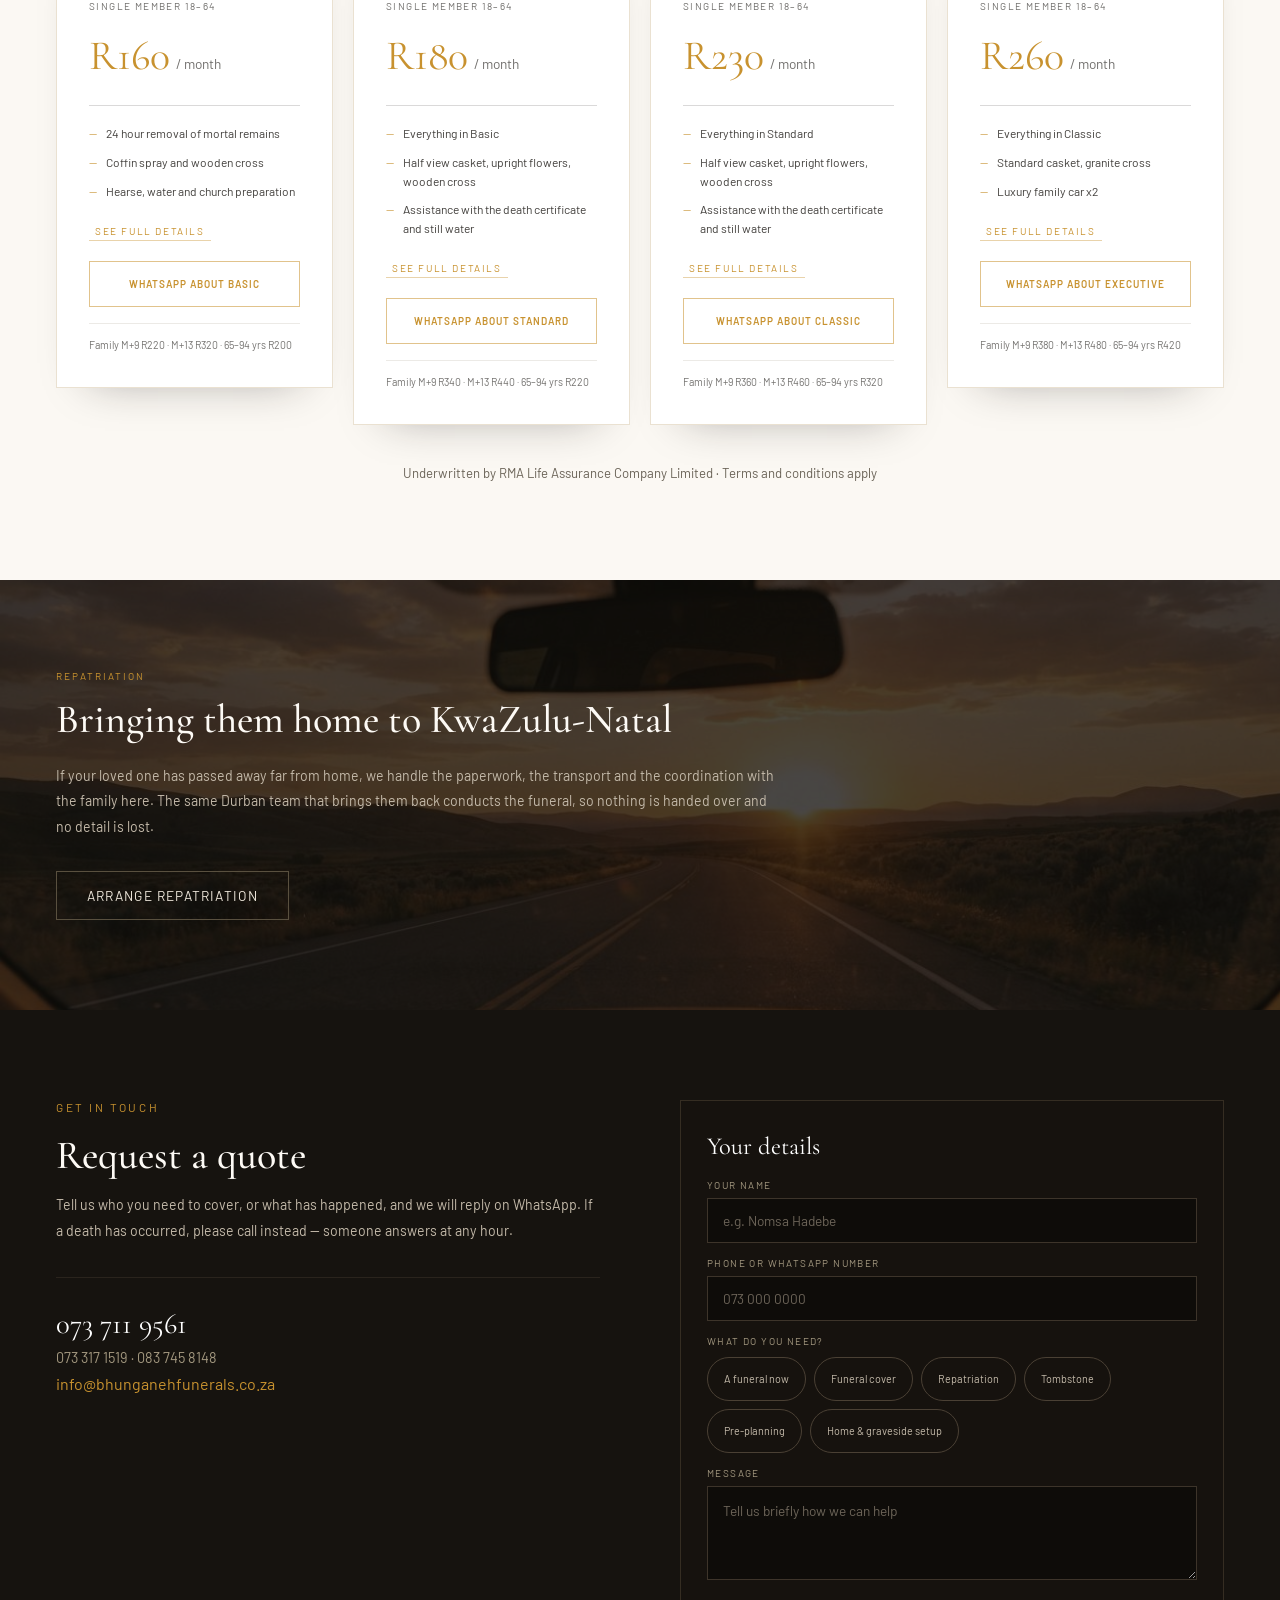
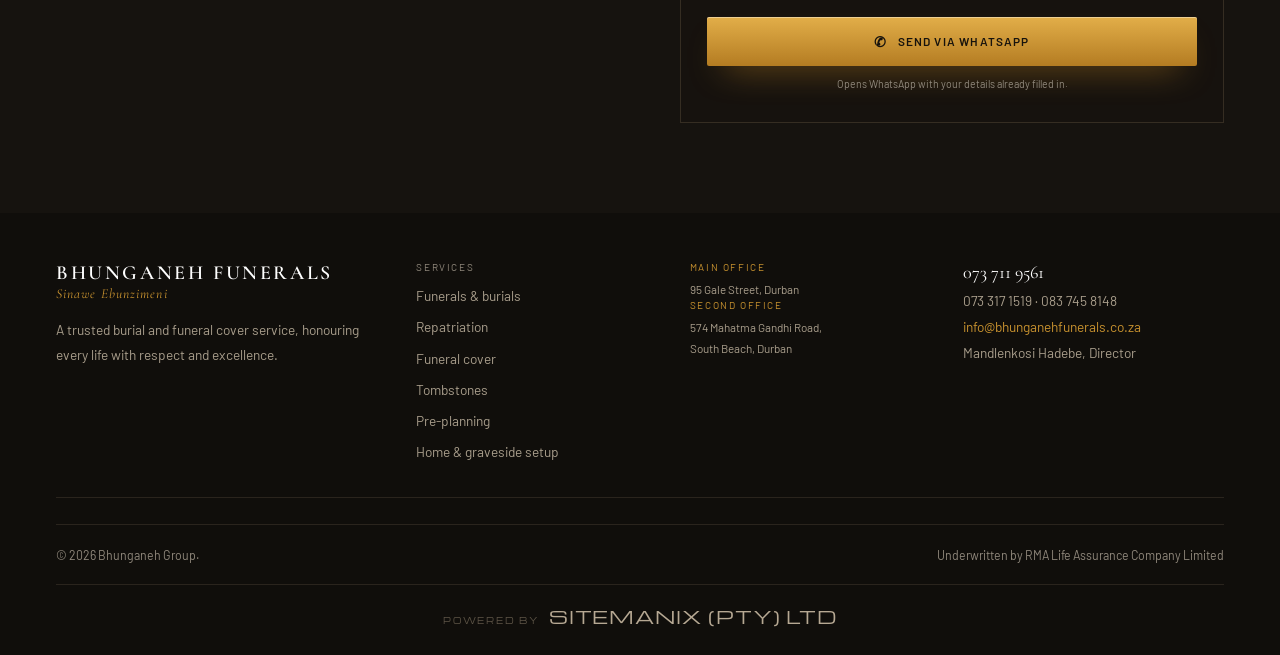
==== commit 622bdb02: "Add favicon set generated from the brand's BF emblem logo favicon.ico (16/32/48), favicon-16x16.png," ====
--- a/index.html
+++ b/index.html
@@ -9,11 +9,16 @@
 <meta property="og:site_name" content="Bhunganeh Funerals">
 <meta property="og:title" content="Bhunganeh Funerals — Funeral Services & Cover in Durban, KZN">
 <meta property="og:description" content="Compassionate, dignified funeral services and affordable funeral cover in Durban and across KwaZulu-Natal, from R160 a month.">
-<meta property="og:image" content="./assets/hero-comfort.jpg">
+<meta property="og:image" content="https://bhunganefunerals.co.za/assets/hero-comfort.jpg">
+<link rel="canonical" href="https://bhunganefunerals.co.za/">
 <meta name="twitter:card" content="summary_large_image">
 <link rel="preconnect" href="https://fonts.googleapis.com">
 <link rel="preconnect" href="https://fonts.gstatic.com" crossorigin>
 <link href="https://fonts.googleapis.com/css2?family=Cormorant+Garamond:ital,wght@0,400;0,500;0,600;0,700;1,400&family=Barlow:wght@300;400;500;600;700&family=Michroma&display=swap" rel="stylesheet">
+<link rel="icon" type="image/x-icon" href="./favicon.ico">
+<link rel="icon" type="image/png" sizes="32x32" href="./assets/favicon-32x32.png">
+<link rel="icon" type="image/png" sizes="16x16" href="./assets/favicon-16x16.png">
+<link rel="apple-touch-icon" sizes="180x180" href="./assets/apple-touch-icon.png">
 <link rel="stylesheet" href="./styles/main.css">
 <script type="application/ld+json">
 {
@@ -22,7 +27,7 @@
   "name": "Bhunganeh Funerals",
   "alternateName": "Bhunganeh Group",
   "description": "Family-run funeral home based in Durban, serving families across KwaZulu-Natal.",
-  "url": "./",
+  "url": "https://bhunganefunerals.co.za/",
   "telephone": "+27737119561",
   "email": "info@bhunganehfunerals.co.za",
   "priceRange": "R160 - R260",
